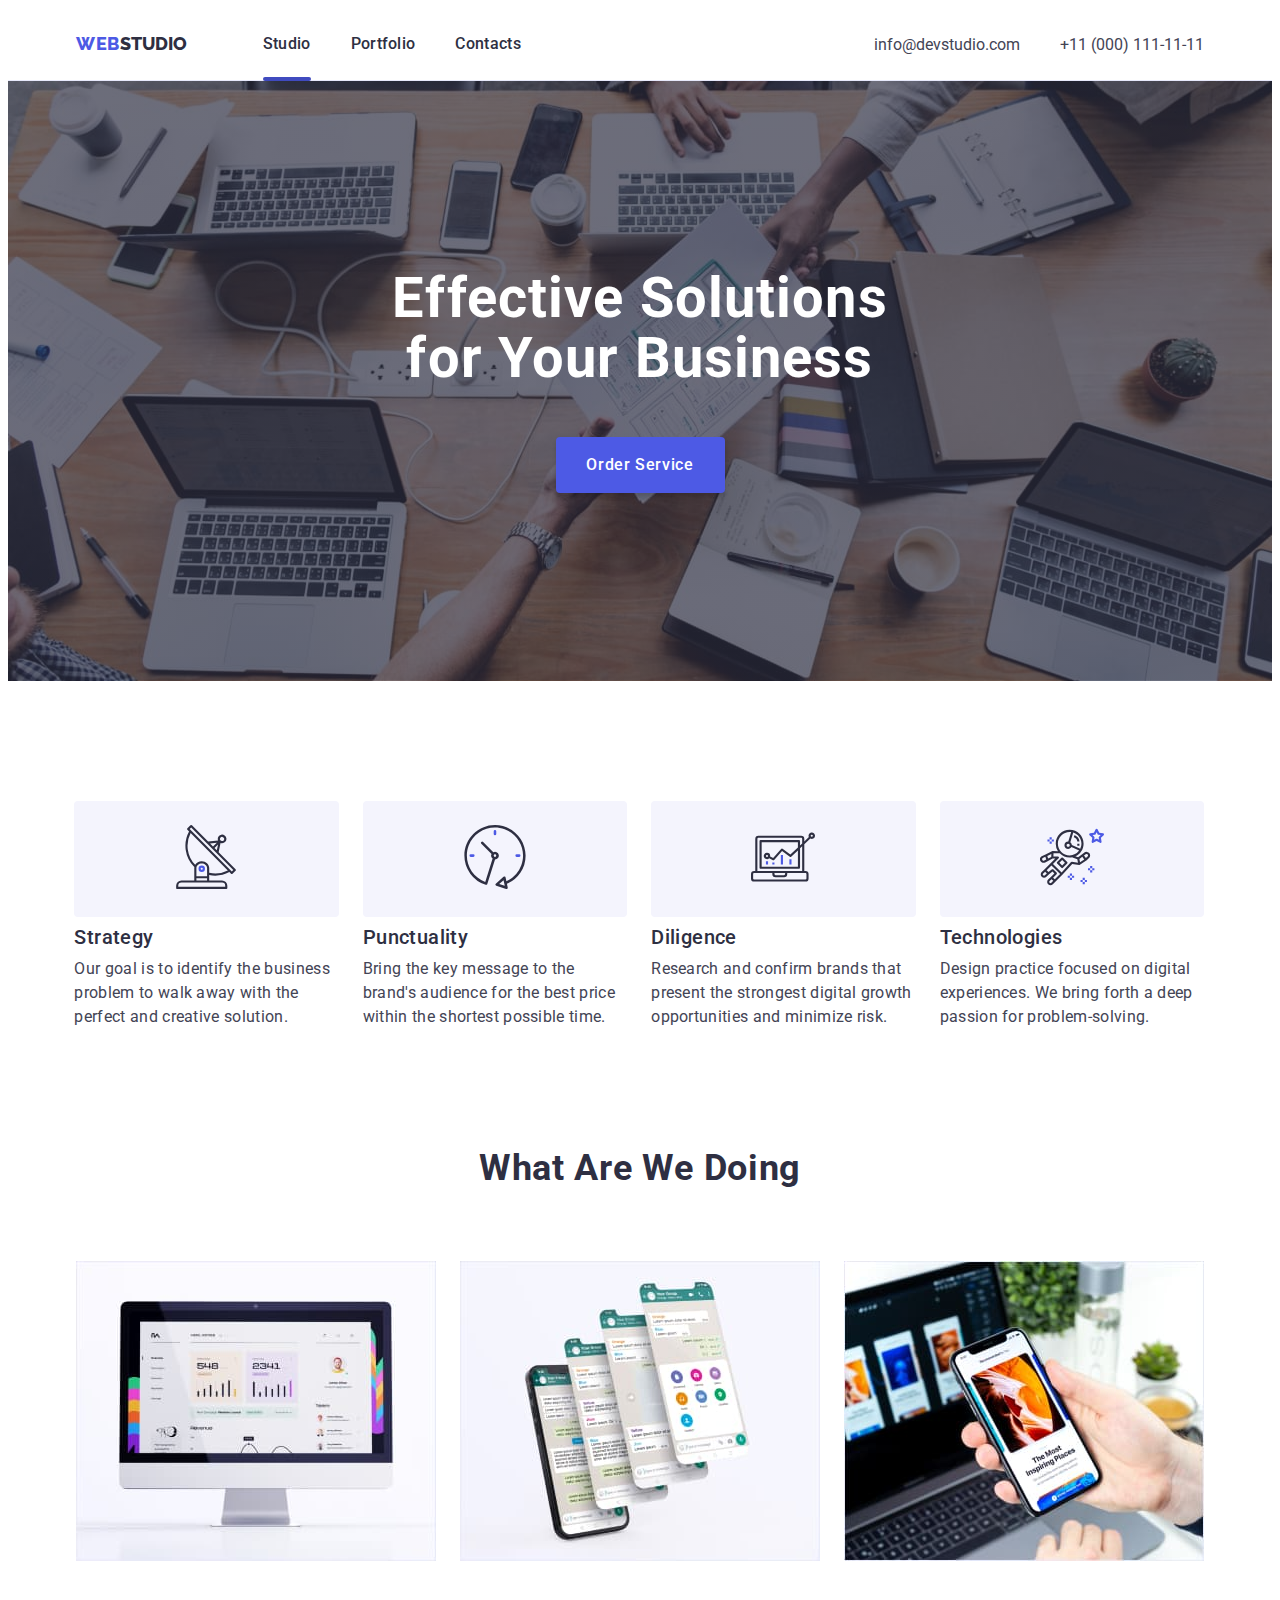
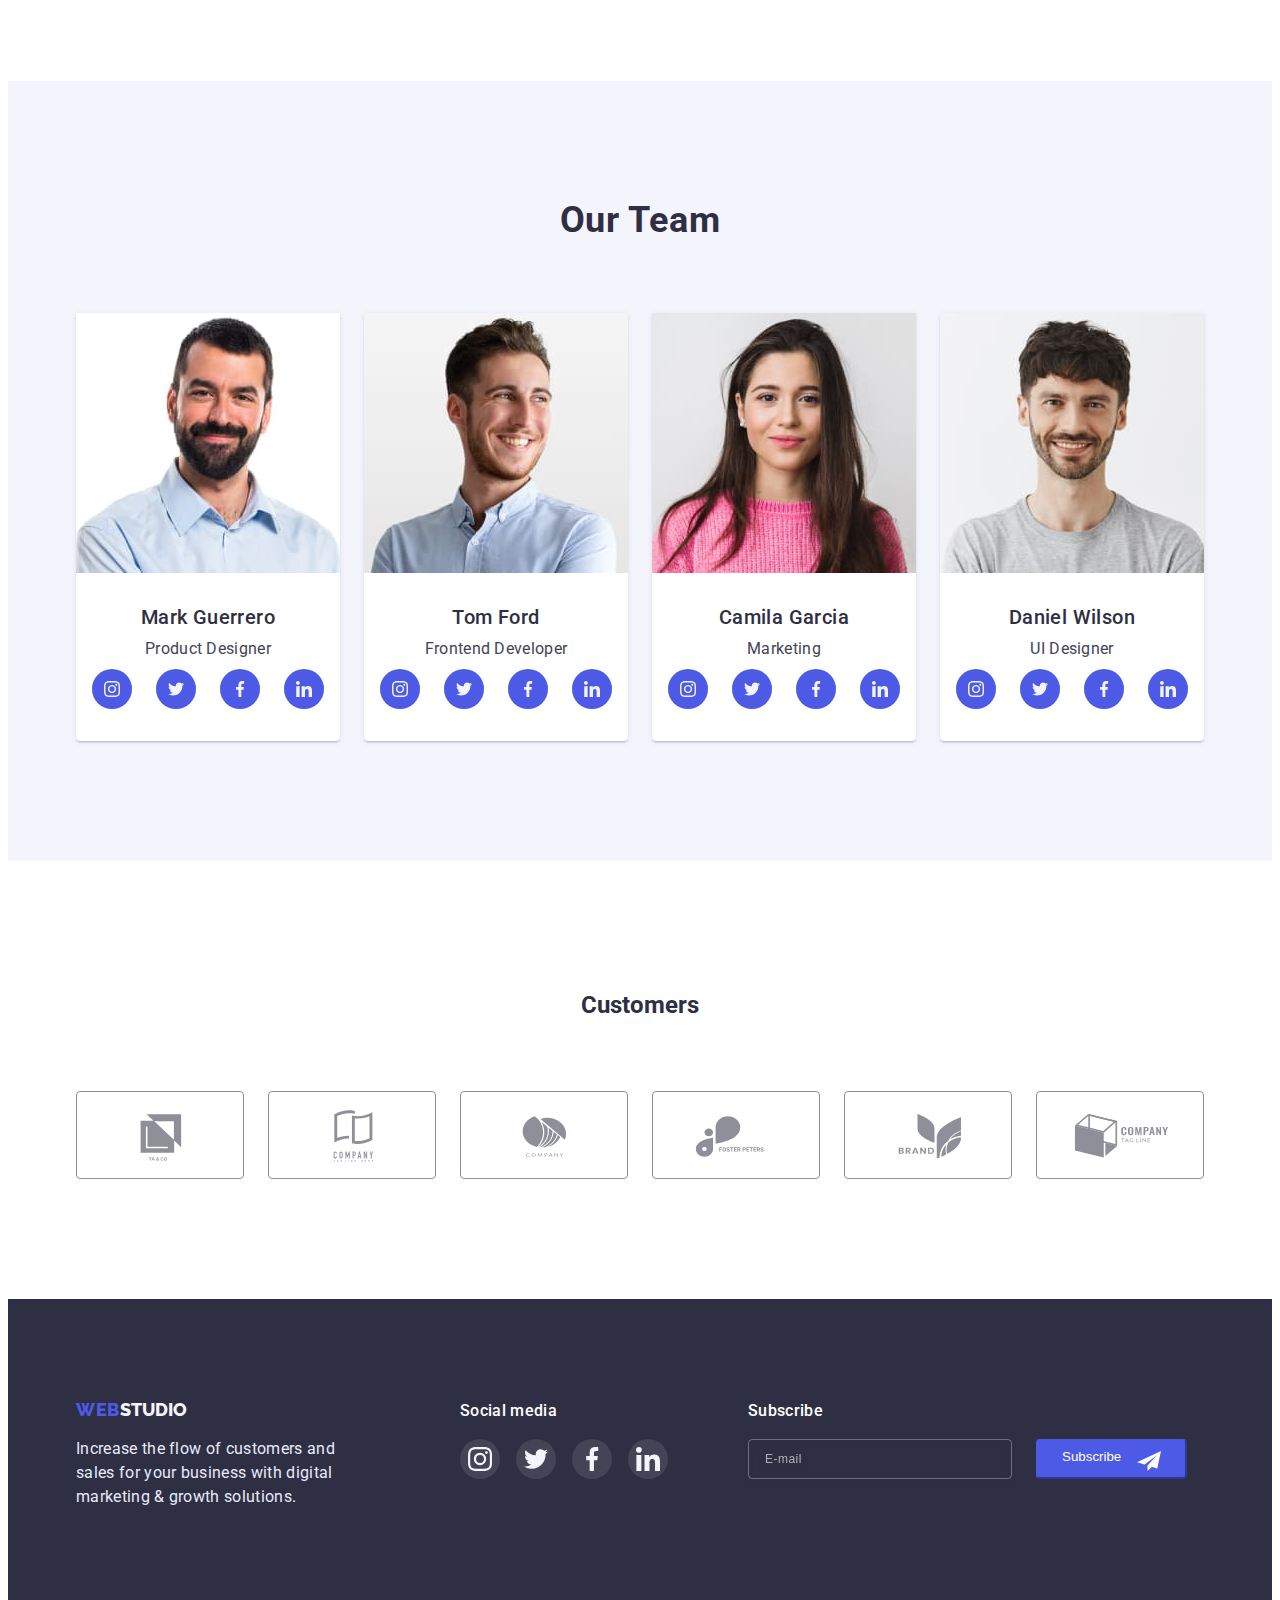
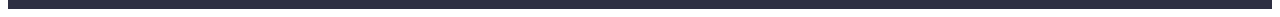
==== index.html @ c72a6dd5 "start" ====
<!DOCTYPE html>
<html lang="en">
	<head>
		<meta charset="UTF-8" />
		<meta http-equiv="X-UA-Compatible" content="IE=edge" />
		<meta name="viewport" content="width=h1, initial-scale=1.0" />
		<title>goit-markup-hw-06</title>
		<link rel="preconnect" href="https://fonts.googleapis.com" />
		<link rel="preconnect" href="https://fonts.gstatic.com" crossorigin />
		<link
			href="https://fonts.googleapis.com/css2?family=Raleway:wght@800&family=Roboto:wght@400;500;700&display=swap"
			rel="stylesheet" />
		<link
			rel="stylesheet"
			href="https://cdnjs.cloudflare.com/ajax/libs/modern-normalize/1.1.0/modern-normalize.min.css"
			integrity="sha512-wpPYUAdjBVSE4KJnH1VR1HeZfpl1ub8YT/NKx4PuQ5NmX2tKuGu6U/JRp5y+Y8XG2tV+wKQpNHVUX03MfMFn9Q=="
			crossorigin="anonymous"
			referrerpolicy="no-referrer" />
		<link rel="stylesheet" href="./css/styles.css" />
	</head>
	<body>
		<header class="header">
			<div class="container header-container">
				<nav class="header-navigation">
					<a href="./index.html" class="header-logo">
						<span class="header-logo-web">Web</span>Studio</a
					>
					<ul class="header-list list">
						<li class="header-item">
							<a href="./index.html" class="header-link current link">Studio</a>
						</li>
						<li class="header-item">
							<a href="./portfolio.html" class="header-link link">Portfolio</a>
						</li>
						<li class="header-item">
							<a href="" class="header-link link">Contacts </a>
						</li>
					</ul>
				</nav>
				<address class="address">
					<ul class="address-list list">
						<li class="address-item">
							<a href="mailto:info@devstudio.com" class="address-link link"
								>info@devstudio.com</a
							>
						</li>
						<li class="address-item">
							<a href="tel:+110001111111" class="address-link link"
								>+11 (000) 111-11-11</a
							>
						</li>
					</ul>
				</address>
			</div>
		</header>
		<main>
			<section class="hero">
				<div class="container">
					<h1 class="hero-title">Effective Solutions for Your Business</h1>
					<button class="hero-btn" type="button" data-modal-open>
						Order Service
					</button>
					<div class="backdrop is-hidden" data-modal>
						<div class="modal-window">
							<button class="btn-modal-close" type="button" data-modal-close>
								<svg class="modal-icon-close">
									<use href="./images/modal-close-btn.svg#icon-close"></use>
								</svg>
							</button>
							<form class="modal-form" name="modal-form">
								<p class="modal-title">
									Leave your contacts and we will call you back
								</p>
								<label class="modal-label"
									><span class="label-desc">Name</span>
									<span class="modal-input-wrapper">
										<input
											class="modal-input"
											type="text"
											name="user_name"
											required
											pattern="[a-zA-Zа-яА-Я]+" />

										<svg class="modal-input-svg">
											<use
												href="./images/modal-footer-icon.svg#icon-person"></use>
										</svg>
									</span>
								</label>
								<label class="modal-label"
									><span class="label-desc">Phone</span>

									<span class="modal-input-wrapper">
										<input
											class="modal-input"
											type="tel"
											name="user_number"
											required
											pattern="[0-9]{3}-[0-9]{3}-0-9]{2}-0-9]{2}"
											title="xxx-xxx-xx-xx" />

										<svg class="modal-input-svg">
											<use
												href="./images/modal-footer-icon.svg#icon-phone"></use>
										</svg>
									</span>
								</label>
								<label class="modal-label"
									><span class="label-desc">Email</span>
									<span class="modal-input-wrapper">
										<input
											class="modal-input"
											type="mail"
											name="user_mail"
											required />

										<svg class="modal-input-svg">
											<use
												href="./images/modal-footer-icon.svg#icon-email"></use>
										</svg>
									</span>
								</label>
								<label class="modal-label-comment"
									><span class="label-desc">Comment</span>
									<textarea
										class="user-message"
										name="user_message"
										placeholder="Text input"></textarea>
								</label>
								<input
									id="modal-check"
									class="modal-check visually-hidden"
									type="checkbox" />
								<label for="modal-check" class="label-check">
									I accept the terms and conditions of the&nbsp
									<a href="#">Privacy Policy</a>
								</label>

								<button class="modal-submit-btn" type="submit">Send</button>
							</form>
						</div>
					</div>
				</div>
			</section>
			<section class="features">
				<div class="container features-container">
					<h2 class="visually-hidden">Our Features</h2>
					<ul class="features-list list">
						<li class="features-item">
							<div class="features-icons">
								<a href="" class="svg-icon"></a>
								<svg width="64" height="64">
									<use href="./images/features-icons.svg#icon-antenna-1"></use>
								</svg>
							</div>
							<h3 class="features-suptitle">Strategy</h3>
							<p class="features-subtitle">
								Our goal is to identify the business problem to walk away with
								the perfect and creative solution.
							</p>
						</li>
						<li class="features-item">
							<div class="features-icons">
								<a href="" class="svg-icon"></a>
								<svg width="64" height="64">
									<use href="./images/features-icons.svg#icon-clock-1"></use>
								</svg>
							</div>
							<h3 class="features-suptitle">Punctuality</h3>
							<p class="features-subtitle">
								Bring the key message to the brand's audience for the best price
								within the shortest possible time.
							</p>
						</li>
						<li class="features-item">
							<div class="features-icons">
								<a href="" class="svg-icon"></a>
								<svg width="64" height="64">
									<use href="./images/features-icons.svg#icon-diagram-1"></use>
								</svg>
							</div>
							<h3 class="features-suptitle">Diligence</h3>
							<p class="features-subtitle">
								Research and confirm brands that present the strongest digital
								growth opportunities and minimize risk.
							</p>
						</li>
						<li class="features-item">
							<div class="features-icons">
								<a href="" class="svg-icon"></a>
								<svg width="64" height="64">
									<use
										href="./images/features-icons.svg#icon-astronaut-1"></use>
								</svg>
							</div>
							<h3 class="features-suptitle">Technologies</h3>
							<p class="features-subtitle">
								Design practice focused on digital experiences. We bring forth a
								deep passion for problem-solving.
							</p>
						</li>
					</ul>
				</div>
			</section>
			<section class="images">
				<div class="container">
					<h2 class="images-title">What are we doing</h2>
					<ul class="images-list list">
						<li class="images-item">
							<img
								src="./images/computer.jpg"
								alt="computer photo"
								width="360"
								height="300" />
						</li>
						<li class="images-item">
							<img
								src="./images/phone.jpg"
								alt="phone photo"
								width="360"
								height="300" />
						</li>
						<li class="images-item">
							<img
								src="./images/computerandphone.jpg"
								alt="phone in hand photo"
								width="360"
								height="300" />
						</li>
					</ul>
				</div>
			</section>
			<section class="team">
				<div class="container team-container">
					<h2 class="team-title">Our Team</h2>
					<ul class="team-list list">
						<li class="team-item">
							<img
								src="./images/productdesigner.jpg"
								alt="Product Designer photo"
								height="260"
								width="264" />
							<div class="team-information">
								<h3 class="team-suptitle">Mark Guerrero</h3>
								<p class="team-subtitle">Product Designer</p>
								<ul class="team-icon-list list">
									<li class="team-icon-item">
										<a href="" class="team-soc-link link">
											<svg class="caption-soc-icon" width="16" height="16">
												<use
													href="./images/team-icons.svg#icon-instagram-2"></use>
											</svg>
										</a>
									</li>
									<li class="team-icon-item">
										<a href="" class="team-soc-link link">
											<svg class="caption-soc-icon" width="16" height="16">
												<use
													href="./images/team-icons.svg#icon-twitter-1"></use>
											</svg>
										</a>
									</li>
									<li class="team-icon-item">
										<a href="" class="team-soc-link link">
											<svg class="caption-soc-icon" width="16" height="16">
												<use
													href="./images/team-icons.svg#icon-facebook-1"></use>
											</svg>
										</a>
									</li>
									<li class="team-icon-item">
										<a href="" class="team-soc-link link">
											<svg class="caption-soc-icon" width="16" height="16">
												<use
													href="./images/team-icons.svg#icon-linkedin-1"></use>
											</svg>
										</a>
									</li>
								</ul>
							</div>
						</li>
						<li class="team-item">
							<img
								src="./images/frontenddeveloper.jpg"
								alt="Frontend Developer photo"
								width="264"
								height="260" />
							<div class="team-information">
								<h3 class="team-suptitle">Tom Ford</h3>
								<p class="team-subtitle">Frontend Developer</p>
								<ul class="team-icon-list list">
									<li class="team-icon-item">
										<a href="" class="team-soc-link link">
											<svg class="caption-soc-icon" width="16" height="16">
												<use
													href="./images/team-icons.svg#icon-instagram-2"></use>
											</svg>
										</a>
									</li>
									<li class="team-icon-item">
										<a href="" class="team-soc-link link">
											<svg class="caption-soc-icon" width="16" height="16">
												<use
													href="./images/team-icons.svg#icon-twitter-1"></use>
											</svg>
										</a>
									</li>
									<li class="team-icon-item">
										<a href="" class="team-soc-link link">
											<svg class="caption-soc-icon" width="16" height="16">
												<use
													href="./images/team-icons.svg#icon-facebook-1"></use>
											</svg>
										</a>
									</li>
									<li class="team-icon-item">
										<a href="" class="team-soc-link link">
											<svg class="caption-soc-icon" width="16" height="16">
												<use
													href="./images/team-icons.svg#icon-linkedin-1"></use>
											</svg>
										</a>
									</li>
								</ul>
							</div>
						</li>
						<li class="team-item">
							<img
								src="./images/marketing.jpg"
								alt="Marketing photo"
								width="264"
								height="260" />
							<div class="team-information">
								<h3 class="team-suptitle">Camila Garcia</h3>
								<p class="team-subtitle">Marketing</p>
								<ul class="team-icon-list list">
									<li class="team-icon-item">
										<a href="" class="team-soc-link link">
											<svg class="caption-soc-icon" width="16" height="16">
												<use
													href="./images/team-icons.svg#icon-instagram-2"></use>
											</svg>
										</a>
									</li>
									<li class="team-icon-item">
										<a href="" class="team-soc-link link">
											<svg class="caption-soc-icon" width="16" height="16">
												<use
													href="./images/team-icons.svg#icon-twitter-1"></use>
											</svg>
										</a>
									</li>
									<li class="team-icon-item">
										<a href="" class="team-soc-link link">
											<svg class="caption-soc-icon" width="16" height="16">
												<use
													href="./images/team-icons.svg#icon-facebook-1"></use>
											</svg>
										</a>
									</li>
									<li class="team-icon-item">
										<a href="" class="team-soc-link link">
											<svg class="caption-soc-icon" width="16" height="16">
												<use
													href="./images/team-icons.svg#icon-linkedin-1"></use>
											</svg>
										</a>
									</li>
								</ul>
							</div>
						</li>
						<li class="team-item">
							<img
								src="./images/uidesigner.jpg"
								alt="UI Designer photo"
								width="264"
								height="260" />
							<div class="team-information">
								<h3 class="team-suptitle">Daniel Wilson</h3>
								<p class="team-subtitle">UI Designer</p>
								<ul class="team-icon-list list">
									<li class="team-icon-item">
										<a href="" class="team-soc-link link">
											<svg class="caption-soc-icon" width="16" height="16">
												<use
													href="./images/team-icons.svg#icon-instagram-2"></use>
											</svg>
										</a>
									</li>
									<li class="team-icon-item">
										<a href="" class="team-soc-link link">
											<svg class="caption-soc-icon" width="16" height="16">
												<use
													href="./images/team-icons.svg#icon-twitter-1"></use>
											</svg>
										</a>
									</li>
									<li class="team-icon-item">
										<a href="" class="team-soc-link link">
											<svg class="caption-soc-icon" width="16" height="16">
												<use
													href="./images/team-icons.svg#icon-facebook-1"></use>
											</svg>
										</a>
									</li>
									<li class="team-icon-item">
										<a href="" class="team-soc-link link">
											<svg class="caption-soc-icon" width="16" height="16">
												<use
													href="./images/team-icons.svg#icon-linkedin-1"></use>
											</svg>
										</a>
									</li>
								</ul>
							</div>
						</li>
					</ul>
				</div>
			</section>
			<section class="customers">
				<div class="container">
					<h2 class="customers-header">Customers</h2>
					<ul class="customers-icon-list list">
						<li class="customers-icon-item">
							<a href="" class="customers-icon-link link">
								<svg class="customers-icon" width="104" height="56">
									<use href="./images/customers-icons.svg#icon-Logo"></use>
								</svg>
							</a>
						</li>
						<li class="customers-icon-item">
							<a href="" class="customers-icon-link link">
								<svg class="customers-icon" width="104" height="56">
									<use href="./images/customers-icons.svg#icon-Logo-1"></use>
								</svg>
							</a>
						</li>
						<li class="customers-icon-item">
							<a href="" class="customers-icon-link link">
								<svg class="customers-icon" width="104" height="56">
									<use href="./images/customers-icons.svg#icon-Logo-2"></use>
								</svg>
							</a>
						</li>
						<li class="customers-icon-item">
							<a href="" class="customers-icon-link link">
								<svg class="customers-icon" width="104" height="56">
									<use href="./images/customers-icons.svg#icon-Logo-3"></use>
								</svg>
							</a>
						</li>
						<li class="customers-icon-item">
							<a href="" class="customers-icon-link link">
								<svg class="customers-icon" width="104" height="56">
									<use href="./images/customers-icons.svg#icon-Logo-4"></use>
								</svg>
							</a>
						</li>
						<li class="customers-icon-item">
							<a href="" class="customers-icon-link link">
								<svg class="customers-icon" width="104" height="56">
									<use href="./images/customers-icons.svg#icon-Logo-5"></use>
								</svg>
							</a>
						</li>
					</ul>
				</div>
			</section>
		</main>
		<footer class="footer">
			<div class="container footer-container">
				<div class="footer-block-one">
					<a href="./index.html" class="footer-logo">
						<span class="footer-logo-web">Web</span>Studio</a
					>
					<p class="footer-title">
						Increase the flow of customers and sales for your business with
						digital marketing & growth solutions.
					</p>
				</div>
				<div class="social-media">
					<h2 class="social-media-header">Social media</h2>
					<ul class="social-media-list list">
						<li class="social-media-item">
							<a href="" class="social-media-link link">
								<svg class="social-media-icon" width="24" height="24">
									<use href="./images/team-icons.svg#icon-instagram-2"></use>
								</svg>
							</a>
						</li>
						<li class="social-media-item">
							<a href="" class="social-media-link link">
								<svg class="social-media-icon" width="24" height="24">
									<use href="./images/team-icons.svg#icon-twitter-1"></use>
								</svg>
							</a>
						</li>
						<li class="social-media-item">
							<a href="" class="social-media-link link">
								<svg class="social-media-icon" width="24" height="24">
									<use href="./images/team-icons.svg#icon-facebook-1"></use>
								</svg>
							</a>
						</li>
						<li class="social-media-item">
							<a href="" class="social-media-link link">
								<svg class="social-media-icon" width="24" height="24">
									<use href="./images/team-icons.svg#icon-linkedin-1"></use>
								</svg>
							</a>
						</li>
					</ul>
				</div>
				<form class="footer-subscribe">
					<p class="footer-subscribe-label">Subscribe</p>
					<div class="footer-wraper">
						<input
							class="user-mail-subscribe"
							aria-label="email"
							type="mail"
							name="user-mail-subscribe"
							placeholder="E-mail" />
						<button class="subscribe-btn" type="submit">
							Subscribe
							<svg class="subscribe-svg">
								<use href="./images/modal-footer-icon.svg#icon-send"></use>
							</svg>
						</button>
					</div>
				</form>
			</div>
		</footer>
		<script src="./js/modal.js"></script>
	</body>
</html>
---- css/styles.css ----
body {
	font-family: "Roboto", sans-serif;
	color: var(--sup-dark-color);
}

*,
*::before,
*::after {
	box-sizing: border-box;
}

h1,
h2,
h3,
h4,
h5,
h6,
p {
	margin: 0;
}

ul {
	margin: 0;
	padding-left: 0;
}

img {
	display: block;
}

.list {
	list-style: none;
	display: flex;
}

.link {
	text-decoration: none;
}
button {
	cursor: pointer;
}

.container {
	max-width: 1158px;
	margin: 0 auto;
	padding: 0 15px;
}

:root {
	--sup-dark-color: #2e2f42;
	--sup-white-color: #ffffff;
	--subtle-text: #8e8f99;
	--hover-fokus-color: #404bbf;
	--logo-background-color: #4d5ae5;
	--sub-dark-color: #434455;
	--title-white-color: #f4f4fd;
	--transition-func: 250ms cubic-bezier(0.4, 0, 0.2, 1);
}

/* --------------------WebStudio main page -------------------------- */
/* --------------------Header-------------------------- */
.header {
	width: 100%;
	top: 0;
	background-color: var(--sup-white-color);
	padding-top: 24px;
	padding-bottom: 24px;
	box-sizing: border-box;
	background: var(--sup-white-color);
	border-bottom: 1px solid #e7e9fc;
}

.header-container {
	display: flex;
	align-items: center;
}

.header-container .header-navigation {
	display: flex;
	align-items: center;
}
.header-logo {
	font-family: "Raleway";
	color: var(--sup-dark-color);

	font-weight: 800;
	font-size: 18px;
	line-height: 1.33;
	text-decoration: none;
	text-transform: uppercase;
}
.header-logo-web {
	font-family: "Raleway";
	color: var(--logo-background-color);

	font-weight: 800;
	font-size: 18px;
	line-height: 1.33;
	text-transform: uppercase;
	letter-spacing: 0.03em;
}
.header-list {
	font-family: "Roboto";
	color: var(--sup-dark-color);
	font-weight: 500;
	font-size: 16px;
	line-height: 1.5;
	letter-spacing: 0.02em;

	display: flex;
	margin-left: 76px;
}

.header-item {
	margin-right: 40px;
}
.header-item:last-child {
	margin-right: 0;
}
.header-link {
	position: relative;
	color: var(--sup-dark-color);
	transition: var(--transition-func);
}
.header-link:hover,
.header-link:focus {
	color: var(--hover-fokus-color);
}

.current::after {
	content: "";
	position: absolute;
	display: block;
	top: 43px;
	width: 100%;
	height: 4px;
	border-radius: 2px;
	background: var(--hover-fokus-color);
}

.address {
	font-style: normal;
	margin-left: auto;
}

.address-list {
	display: flex;
}
.address-item {
	margin-right: 40px;
}
.address-item:last-child {
	margin-right: 0;
}

.address-link {
	color: var(--sub-dark-color);
	transition: var(--transition-func);
}
.address-link:hover,
.address-link:focus {
	color: var(--hover-fokus-color);
}

/* --------------------Main------------------------- */

.hero {
	position: relative;
	background-image: linear-gradient(
			rgba(46, 47, 66, 0.7),
			rgba(46, 47, 66, 0.7)
		),
		url(../images/herobackground.jpg);
	background-repeat: no-repeat;
	background-position: center center;
	background-size: 1440px, 1440px, cover;
	align-items: center;
	padding-top: 188px;
	padding-bottom: 188px;
}
.hero-title {
	font-size: 56px;
	line-height: 1.07;
	letter-spacing: 0.02em;
	max-width: 500px;
	color: var(--sup-white-color);

	margin-bottom: 48px;
	max-width: 500px;
	text-align: center;
	margin-left: auto;
	margin-right: auto;
}

.hero-btn {
	font-family: inherit;
	background-color: var(--logo-background-color);
	color: var(--sup-white-color);
	cursor: pointer;
	letter-spacing: 0.04em;
	font-weight: 500;
	font-size: 16px;
	line-height: 1, 5;
	border: 1px solid transparent;
	box-shadow: 0px 4px 4px rgba(0, 0, 0, 0.15);
	border-radius: 4px;

	border: none;
	display: block;
	flex-direction: row;
	align-items: flex-start;
	padding-top: 16px;
	padding-bottom: 16px;
	margin-left: auto;
	margin-right: auto;
	min-width: 169px;
	min-height: 56px;
	gap: 10px;
	transition: background-color var(--transition-func);
}
.hero-btn:focus,
.hero-btn:hover {
	background-color: var(--hover-fokus-color);
	border: 1px solid transparent;
}

.backdrop {
	position: fixed;
	top: 0;
	left: 0;
	z-index: 100;
	width: 100%;
	height: 100%;
	background-color: rgba(46, 47, 66, 0.4);
	transition: opacity var(--transition-func), visibility var(--transition-func);
}

.backdrop.is-hidden {
	visibility: hidden;
	opacity: 0;
	pointer-events: none;
}
.is-hidden.backdrop .modal-window {
	opacity: 0;
	transform: translate(-50%, -50%) scale(0);
}

.modal-window {
	width: 408px;
	background: #fcfcfc;
	box-shadow: 0px 1px 1px rgba(0, 0, 0, 0.14), 0px 1px 3px rgba(0, 0, 0, 0.12),
		0px 2px 1px rgba(0, 0, 0, 0.2);
	border-radius: 4px;
	position: absolute;
	padding: 72px 24px 24px 24px;
	top: 50%;
	left: 50%;
	transform: translate(-50%, -50%) scale(1);
	transition: transform var(--transition-func), opacity var(--transition-func);
}

.btn-modal-close {
	position: absolute;
	top: 24px;
	right: 24px;
	border-radius: 50%;
	height: 24px;
	width: 24px;
	border: 1px solid rgba(0, 0, 0, 0.1);
	background-color: #e7e9fc;
	display: flex;
	justify-content: center;
	align-items: center;
	transition: background-color var(--transition-func);
	cursor: pointer;
}
.btn-modal-close:hover,
.btn-modal-close:focus {
	background-color: #404bbf;
}
.btn-modal-close:hover .modal-icon-close,
.btn-modal-close:focus .modal-icon-close {
	fill: #fff;
}
.modal-icon-close {
	height: 8px;
	width: 8px;
	transition: fill var(--transition-func);
}

/* --------------------Modal form------------------------- */

.modal-form {
	display: flex;
	flex-direction: column;
}
.modal-title {
	font-family: "Roboto";
	font-style: normal;
	font-weight: 500;
	font-size: 16px;
	line-height: 24px;
	text-align: center;
	letter-spacing: 0.02em;
	color: var(--sup-dark-color);
	margin-bottom: 16px;
}
.modal-label {
	display: block;
	margin-bottom: 8px;
}
.modal-label-comment {
	display: block;
	margin-bottom: 16px;
}
.label-desc {
	display: block;
	font-size: 12px;
	line-height: calc(16 / 12);
	letter-spacing: 0.04em;
	color: var(--subtle-text);
	margin-bottom: 4px;
}
.modal-input-wrapper {
	position: relative;
}
.modal-input {
	width: 100%;
	padding-left: 38px;
	padding-top: 8px;
	padding-bottom: 8px;
	border: 1px solid rgba(33, 33, 33, 0.2);
	border-radius: 4px;
	outline: none;
	transition: border-color var(--transition-func);
}
.modal-input:focus {
	border-color: var(--logo-background-color);
}

.modal-input-svg {
	position: absolute;
	top: 50%;
	left: 16px;
	transform: translateY(-50%);
	width: 18px;
	height: 18px;
	fill: var(--sub-dark-color);
	transition: fill var(--transition-func);
}
.modal-input:focus + .modal-input-svg {
	fill: var(--logo-background-color);
}
.user-message {
	width: 360px;
	height: 120px;
	resize: none;
	border: 1px solid rgba(33, 33, 33, 0.2);
	border-radius: 4px;
	padding: 8px 16px;
	outline: none;
	transition: border-color var(--logo-background-color);
}
.user-message:focus {
	border-color: var(--logo-background-color);
}
.user-message::placeholder {
	font-size: 12px;
	line-height: calc(16 / 12);
	letter-spacing: 0.04em;
	color: rgba(117, 117, 117, 0.5);
}
.label-check {
	position: relative;
	display: flex;
	justify-content: center;
	margin-bottom: 24px;
	font-size: 12px;
	line-height: 16px;
	letter-spacing: 0.04em;
	color: #757575;
}

.label-check::before {
	content: "";
	position: absolute;
	left: 0;
	top: 0;
	background-image: url(../images/vector.svg);
	background-position: 50% 50%;
	background-repeat: no-repeat;
	background-size: 10px 8px;
	height: 16px;
	width: 16px;
	border: 1.25px solid var(--sup-dark-color);
	border-radius: 2px;
	transition: background-color var(--transition-func);
}
.modal-check:focus + .label-check::before {
	border: 1.25px solid var(--color-hover-effect);
}
.modal-check:checked + .label-check::before {
	border: 1.25px solid var(--hover-fokus-color);
	background-color: var(--hover-fokus-color);
}

.modal-submit-btn {
	padding: 16px 32px;
	background: var(--logo-background-color);
	border-color: var(--logo-background-color);
	border-radius: 4px;
	color: #ffffff;
	min-width: 169px;
	text-align: center;
	align-self: center;
	transition: background-color var(--transition-func),
		box-shadow var(--transition-func);
}
.modal-submit-btn:is(:hover, :focus) {
	background-color: var(--hover-fokus-color);
	box-shadow: 0px 4px 4px rgba(0, 0, 0, 0.15);
}

/* --------------------Our features------------------------- */

.features {
	align-items: center;
	padding-top: 120px;
	padding-bottom: 120px;
}

.features-container {
	display: flex;
}

.visually-hidden {
	width: 1px;
	height: 1px;
	margin: -1px;
	border: 0;
	padding: 0;
	white-space: nowrap;
	clip-path: inset(100%);
	clip: rect(0 0 0 0);
	overflow: hidden;
}
.features-list {
	display: flex;
	column-gap: 24px;
}

.features-item {
	width: calc((100% - 72px) / 4);
}
.features-suptitle {
	font-weight: 500;
	font-size: 20px;
	line-height: 1.2;
	letter-spacing: 0.02em;
	color: var(--sup-dark-color);

	margin-bottom: 8px;
}
.features-subtitle {
	font-size: 16px;
	line-height: 1.5;
	letter-spacing: 0.02em;
	color: var(--sub-dark-color);
	white-space: normal;
}

.features-icons {
	padding: 24px 100px;
	background-color: var(--title-white-color);
	border-radius: 4px;
	margin-bottom: 8px;
}

/* --------------------Our features------------------------- */

.images {
	min-width: 412px;
	padding-bottom: 120px;
}

.images-title {
	font-weight: 700;
	font-size: 36px;
	line-height: 1.11;
	letter-spacing: 0.02em;
	text-transform: capitalize;
	color: var(--sup-dark-color);

	text-align: center;
	margin-bottom: 72px;
}
.images-list {
	column-gap: 24px;
}
.images-item {
	flex-basis: calc((100% - 24px) / 2);
}

/* --------------------Our team------------------------- */
.team {
	background-color: var(--title-white-color);

	padding-top: 120px;
	padding-bottom: 120px;
}

.team-container {
	box-sizing: border-box;
}

.team-title {
	font-weight: 700;
	font-size: 36px;
	line-height: 1.11;
	letter-spacing: 0.02em;
	text-transform: capitalize;
	color: var(--sup-dark-color);

	text-align: center;
	margin-bottom: 72px;
}
.team-list {
	display: flex;
}
.team-item {
	background-color: var(--sup-white-color);
	margin-right: 24px;
	box-shadow: 0px 1px 6px rgba(46, 47, 66, 0.08),
		0px 1px 1px rgba(46, 47, 66, 0.16), 0px 2px 1px rgba(46, 47, 66, 0.08);
	border-radius: 0px 0px 4px 4px;
}

.team-item:last-child {
	margin-right: 0;
}

.team-suptitle {
	font-weight: 500;
	font-size: 20px;
	line-height: 1.2;
	letter-spacing: 0.02em;
	color: var(--sup-dark-color);
	margin-bottom: 8px;
}
.team-subtitle {
	font-size: 16px;
	line-height: 1.5;
	letter-spacing: 0.02em;
	color: var(--sub-dark-color);
}

.team-information {
	bottom: 0;
	padding: 32px 16px;
	text-align: center;
	transition: bottom 0.5s ease;
	align-items: center;
}

.team-icon-list {
	display: flex;
	margin-top: 8px;
}

.team-icon-item {
	margin-right: 24px;
	background-color: var(--logo-background-color);
	border-radius: 50px;
}

.team-icon-item:last-child {
	margin-right: 0;
}

.team-soc-link {
	display: flex;
	align-items: center;
	justify-content: center;
	width: 40px;
	height: 40px;
	border-radius: 50px;
	transition: background-color var(--transition-func);
}

.team-soc-link:focus,
.team-soc-link:hover {
	background: var(--hover-fokus-color);
}

.caption-soc-icon {
}

/* ----------------------- CUSTOMERS ------------------- */

.customers {
	padding: 130px 0 120px 0;
}

.customers-header {
	text-align: center;
	padding-bottom: 72px;
}

.customers-icon-list {
	display: flex;
	justify-content: center;
}

.customers-icon-item {
	box-sizing: border-box;

	margin-right: 24px;
}

.customers-icon-item:last-child {
	margin-right: 0;
}

.customers-icon-link {
	display: flex;
	align-items: center;
	justify-content: center;
	width: 168px;
	height: 88px;
	border: 1px solid #8e8f99;
	border-radius: 4px;
	padding: 16px 32px;
	transition: fill var(--transition-func);
}

.customers-icon-link:hover,
.customers-icon-link:focus {
	border-color: #404bbf;
}

.customers-icon-link:hover .customers-icon,
.customers-icon-link:focus .customers-icon {
	fill: #404bbf;
}

.customers-icon {
	fill: #8e8f99;
	transition: fill var(--transition-func);
}

/* --------------------Footer------------------------- */
.footer {
	background-color: var(--sup-dark-color);
	padding-top: 100px;
	padding-bottom: 100px;
}

.footer-logo {
	font-family: "Raleway";
	font-weight: 800;
	font-size: 18px;
	line-height: calc(21 / 18);
	text-transform: uppercase;
	text-decoration: none;
	color: var(--title-white-color);
}

.footer-logo-web {
	font-weight: 800;
	font-size: 18px;
	line-height: 1.16;
	letter-spacing: 0.03em;
	text-transform: uppercase;
	color: var(--logo-background-color);
}

.footer-title {
	font-size: 16px;
	line-height: 1.5;
	letter-spacing: 0.02em;
	color: #e7e9fc;
	width: 264px;
	height: 72px;
	left: 156px;
	top: 2418px;
	margin-top: 16px;
}

.footer-container {
	display: flex;
}

.social-media {
	margin-left: 120px;
}

.social-media-header {
	font-weight: 500;
	font-size: 16px;
	line-height: 1.5;
	letter-spacing: 0.02em;
	color: var(--sup-white-color);
	margin-bottom: 16px;
}

.social-media-list {
	display: flex;
}

.social-media-item {
	background-color: rgba(255, 255, 255, 0.1);
	border-radius: 50%;
	margin-right: 16px;
}

.social-media-item:last-child {
	margin-right: 0;
}

.social-media-link {
	height: 40px;
	width: 40px;
	display: flex;
	align-items: center;
	justify-content: center;
	border-radius: 50%;
	transition: background-color var(--transition-func);
}

.social-media-link:focus,
.social-media-link:hover {
	background: #31d0aa;
}

.footer-svg {
	height: 24px;
	width: 24px;
}

.footer-subscribe {
	margin-left: 80px;
}
.footer-wraper {
	display: flex;
	align-items: center;
	gap: 24px;
}
.user-mail-subscribe {
	border: 1px solid rgba(255, 255, 255, 0.3);
	filter: drop-shadow(0px 4px 4px rgba(0, 0, 0, 0.15));
	background-color: transparent;
	border-radius: 4px;
	padding: 8px 0 8px 16px;
	height: 40px;
	width: 264px;
	color: #ffffff;
}
.user-mail-subscribe::placeholder {
	font-size: 12px;
	line-height: 24px;
	letter-spacing: 0.04em;
	color: rgba(255, 255, 255, 0.6);
}

.footer-subscribe-label {
	display: block;
	font-weight: 500;
	font-size: 16px;
	line-height: 24px;
	letter-spacing: 0.02em;
	color: #ffffff;
	margin-bottom: 16px;
}
.subscribe-btn {
	display: flex;
	flex-direction: row;
	justify-content: center;
	align-self: end;
	max-height: 40px;
	gap: 16px;
	padding: 8px 24px;
	background: var(--logo-background-color);
	border-color: var(--logo-background-color);
	border-radius: 4px;
	color: #ffffff;
	transition: background-color var(--transition-func),
		box-shadow var(--transition-func), border-color var(--transition-func);
}
.subscribe-btn:is(:hover, :focus) {
	background-color: var(--hover-fokus-color);
	box-shadow: 0px 4px 4px rgba(0, 0, 0, 0.15);
	border-color: var(--hover-fokus-color);
}
.subscribe-svg {
	height: 24px;
	width: 24px;
	fill: #ffffff;
}

/* --------------------Portfolio page------------------------- */

.filter {
	padding-top: 96px;
	padding-bottom: 120px;
}

.filter-list {
	display: flex;
	column-gap: 24px;
	justify-content: center;
}

.filter-button {
	background-color: var(--title-white-color);
	border: 1px solid #e7e9fc;
	font-family: inherit;
	border-radius: 4px;
	color: var(--logo-background-color);
	font-weight: 500;
	font-size: 16px;
	line-height: 1.5;
	letter-spacing: 0.04em;
	cursor: pointer;

	display: flex;
	flex-direction: row;
	align-items: flex-start;
	padding: 12px 24px;

	transition: background-color var(--transition-func),
		color var(--transition-func), box-shadow var(--transition-func),
		border-color var(--transition-func);
}

.filter-button:hover,
.filter-button:focus {
	background-color: var(--hover-fokus-color);
	color: var(--sup-white-color);
	box-shadow: 0px 3px 1px rgba(0, 0, 0, 0.1), 0px 2px 1px rgba(0, 0, 0, 0.08),
		0px 2px 2px rgba(0, 0, 0, 0.12);
	border: 1px solid var(--hover-fokus-color);
}

.portfolio-list {
	display: flex;
	flex-wrap: wrap;
	margin-top: 72px;
	row-gap: 48px;
	column-gap: 24px;
}

.portfolio-item {
	background-color: var(--sup-white-color);
	box-sizing: border-box;
	width: calc((100% - 48px) / 3);
	transition: box-shadow var(--transition-func);
}

.portfolio-item:hover .product-top-text,
.portfolio-item:focus .product-top-text {
	transform: translateY(0);
}

.portfolio-item:hover,
.portfolio-item:focus {
	box-shadow: 0px 1px 6px rgba(46, 47, 66, 0.08),
		0px 1px 1px rgba(46, 47, 66, 0.16), 0px 2px 1px rgba(46, 47, 66, 0.08);
}
.product-item-border {
	padding: 32px 0 32px 16px;
	border: 1px solid #e7e9fc;
	border-top: none;
}

.product-top-wrap {
	position: relative;
	overflow: hidden;
}

.product-top-text {
	font-family: "Roboto";
	font-size: 16px;
	line-height: 1, 5;
	letter-spacing: 0.02em;
	color: #f4f4fd;
	background: #4d5ae5;
	position: absolute;
	top: 0;
	height: 100%;
	padding: 40px 32px 164px;
	transform: translateY(100%);
	transition: transform 250ms linear;
}

.portfolio-suptitle {
	font-weight: 500;
	font-size: 20px;
	line-height: 1.2;
	letter-spacing: 0.02em;
	color: var(--sup-dark-color);

	margin-bottom: 8px;
}

.portfolio-subtitle {
	font-size: 16px;
	line-height: 1.5;
	letter-spacing: 0.02em;
	color: var(--sub-dark-color);
}

.product-overlay {
	text-decoration: none;
}
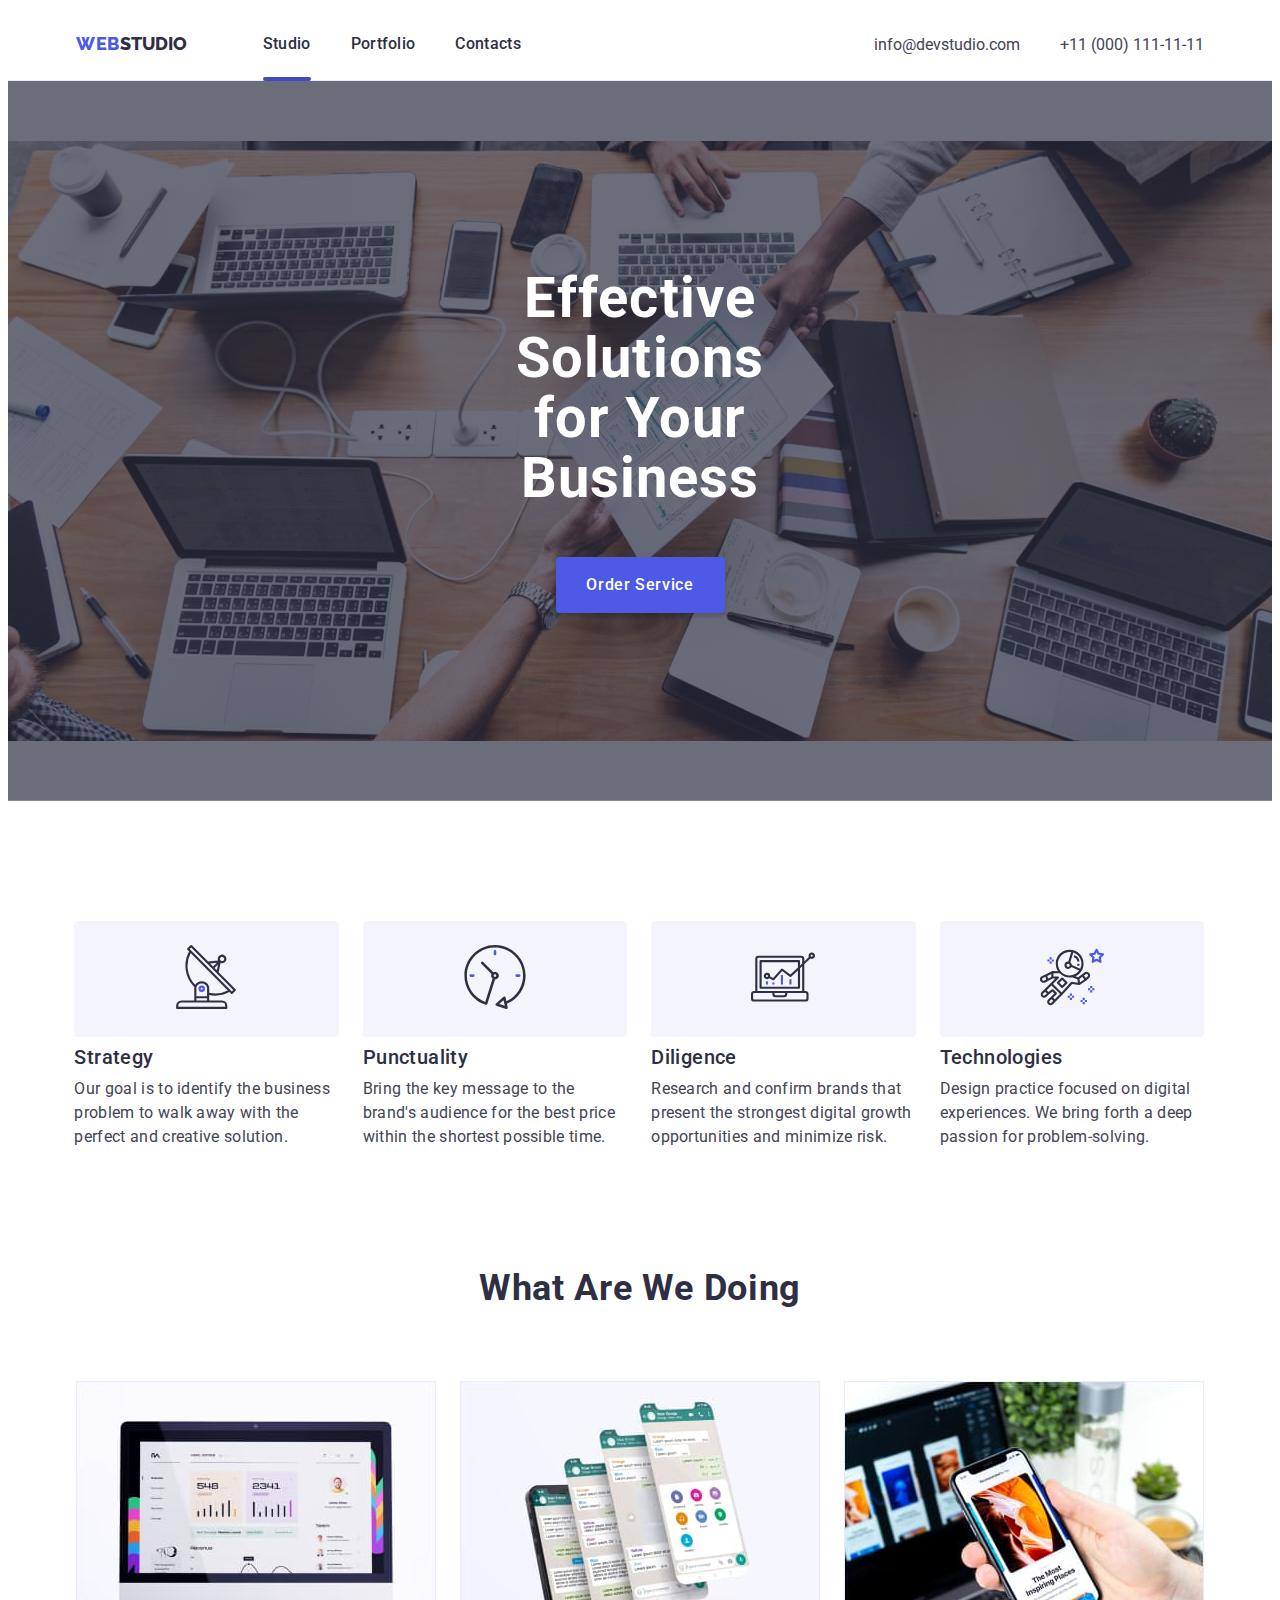
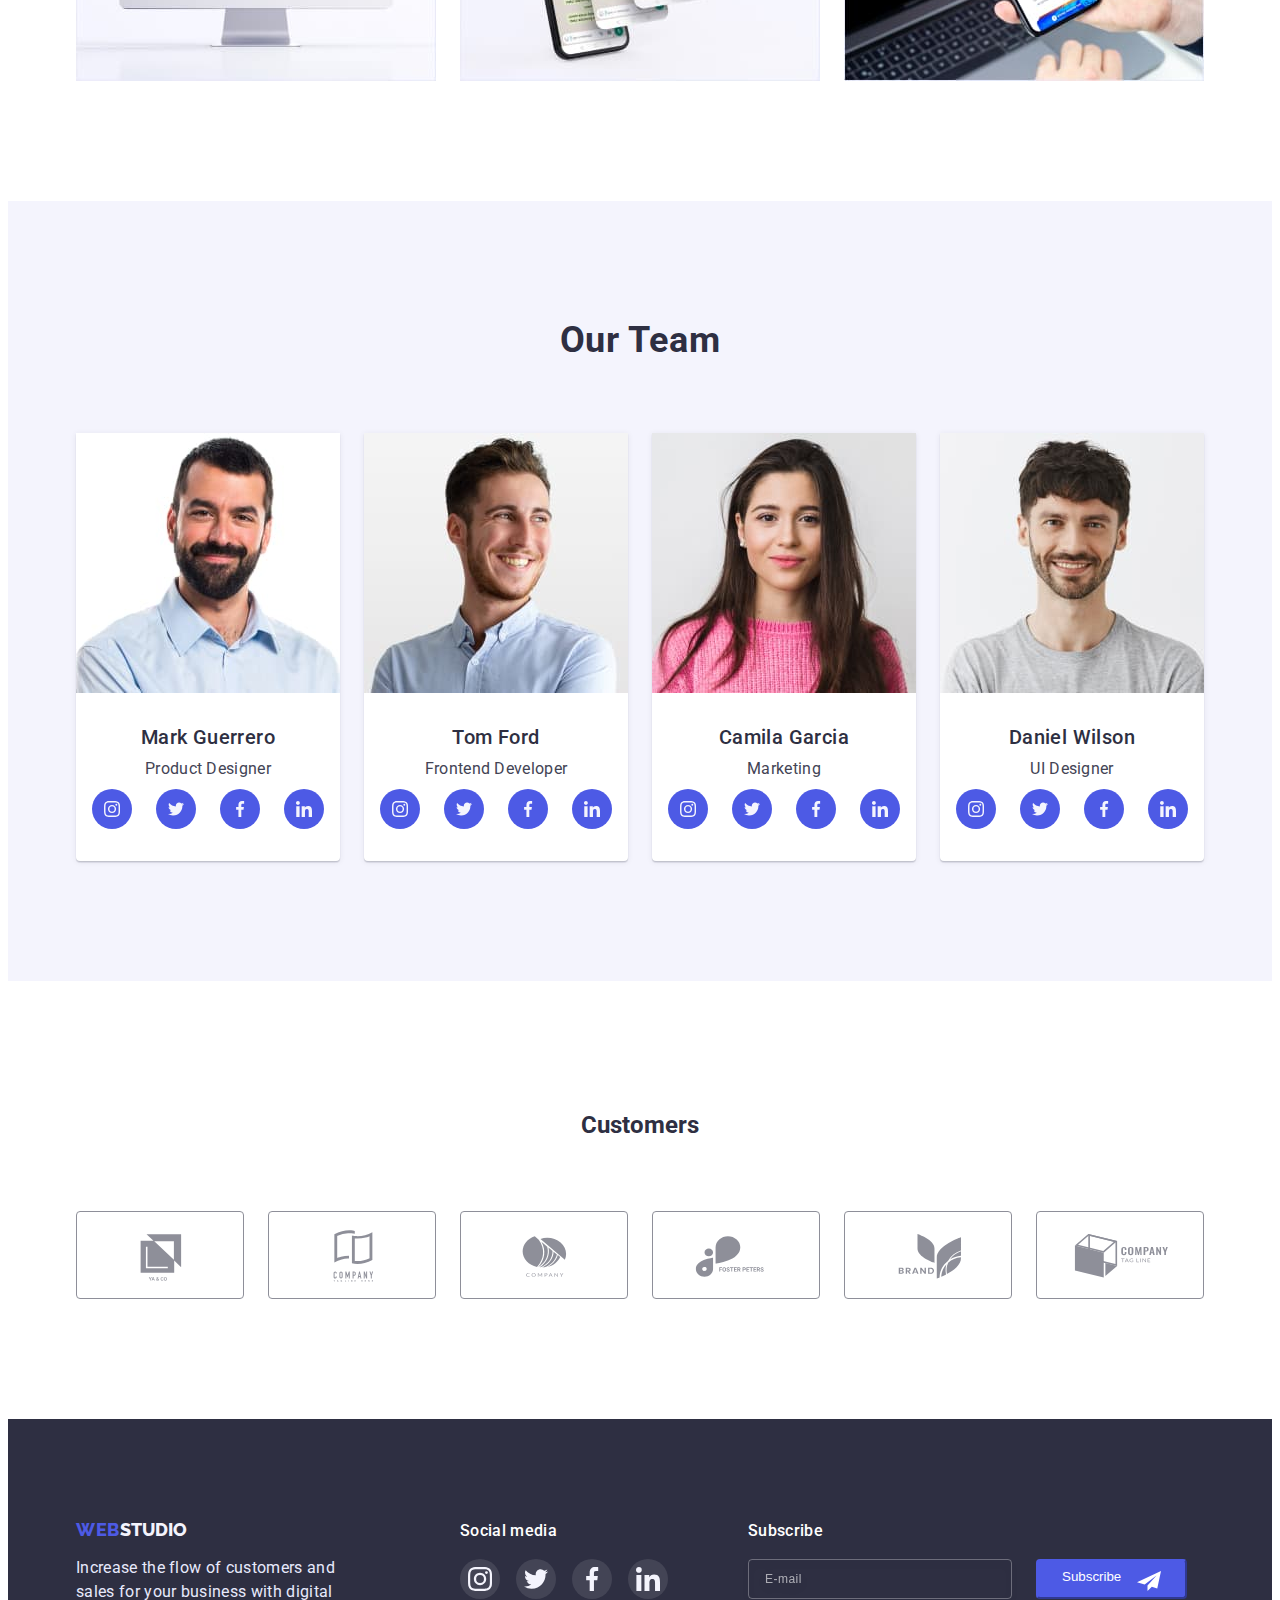
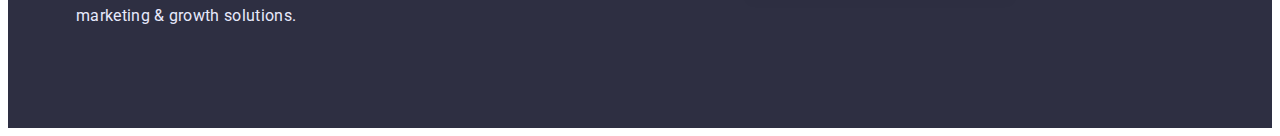
==== commit da02d31d: "updated" ====
--- a/index.html
+++ b/index.html
@@ -4,7 +4,7 @@
 		<meta charset="UTF-8" />
 		<meta http-equiv="X-UA-Compatible" content="IE=edge" />
 		<meta name="viewport" content="width=h1, initial-scale=1.0" />
-		<title>goit-markup-hw-06</title>
+		<title>goit-markup-hw-07</title>
 		<link rel="preconnect" href="https://fonts.googleapis.com" />
 		<link rel="preconnect" href="https://fonts.gstatic.com" crossorigin />
 		<link
@@ -17,6 +17,9 @@
 			crossorigin="anonymous"
 			referrerpolicy="no-referrer" />
 		<link rel="stylesheet" href="./css/styles.css" />
+		<link rel="stylesheet" href="./css/mobile.css" />
+		<link rel="stylesheet" href="./css/tablet.css" />
+		<link rel="stylesheet" href="./css/desktop.css" />
 	</head>
 	<body>
 		<header class="header">
@@ -235,183 +238,191 @@
 					<h2 class="team-title">Our Team</h2>
 					<ul class="team-list list">
 						<li class="team-item">
-							<img
-								src="./images/productdesigner.jpg"
-								alt="Product Designer photo"
-								height="260"
-								width="264" />
-							<div class="team-information">
-								<h3 class="team-suptitle">Mark Guerrero</h3>
-								<p class="team-subtitle">Product Designer</p>
-								<ul class="team-icon-list list">
-									<li class="team-icon-item">
-										<a href="" class="team-soc-link link">
-											<svg class="caption-soc-icon" width="16" height="16">
-												<use
-													href="./images/team-icons.svg#icon-instagram-2"></use>
-											</svg>
-										</a>
-									</li>
-									<li class="team-icon-item">
-										<a href="" class="team-soc-link link">
-											<svg class="caption-soc-icon" width="16" height="16">
-												<use
-													href="./images/team-icons.svg#icon-twitter-1"></use>
-											</svg>
-										</a>
-									</li>
-									<li class="team-icon-item">
-										<a href="" class="team-soc-link link">
-											<svg class="caption-soc-icon" width="16" height="16">
-												<use
-													href="./images/team-icons.svg#icon-facebook-1"></use>
-											</svg>
-										</a>
-									</li>
-									<li class="team-icon-item">
-										<a href="" class="team-soc-link link">
-											<svg class="caption-soc-icon" width="16" height="16">
-												<use
-													href="./images/team-icons.svg#icon-linkedin-1"></use>
-											</svg>
-										</a>
-									</li>
-								</ul>
+							<div class="team-caption">
+								<img
+									src="./images/productdesigner.jpg"
+									alt="Product Designer photo"
+									height="260"
+									width="264" />
+								<div class="team-information">
+									<h3 class="team-suptitle">Mark Guerrero</h3>
+									<p class="team-subtitle">Product Designer</p>
+									<ul class="team-icon-list list">
+										<li class="team-icon-item">
+											<a href="" class="team-soc-link link">
+												<svg class="caption-soc-icon" width="16" height="16">
+													<use
+														href="./images/team-icons.svg#icon-instagram-2"></use>
+												</svg>
+											</a>
+										</li>
+										<li class="team-icon-item">
+											<a href="" class="team-soc-link link">
+												<svg class="caption-soc-icon" width="16" height="16">
+													<use
+														href="./images/team-icons.svg#icon-twitter-1"></use>
+												</svg>
+											</a>
+										</li>
+										<li class="team-icon-item">
+											<a href="" class="team-soc-link link">
+												<svg class="caption-soc-icon" width="16" height="16">
+													<use
+														href="./images/team-icons.svg#icon-facebook-1"></use>
+												</svg>
+											</a>
+										</li>
+										<li class="team-icon-item">
+											<a href="" class="team-soc-link link">
+												<svg class="caption-soc-icon" width="16" height="16">
+													<use
+														href="./images/team-icons.svg#icon-linkedin-1"></use>
+												</svg>
+											</a>
+										</li>
+									</ul>
+								</div>
 							</div>
 						</li>
 						<li class="team-item">
-							<img
-								src="./images/frontenddeveloper.jpg"
-								alt="Frontend Developer photo"
-								width="264"
-								height="260" />
-							<div class="team-information">
-								<h3 class="team-suptitle">Tom Ford</h3>
-								<p class="team-subtitle">Frontend Developer</p>
-								<ul class="team-icon-list list">
-									<li class="team-icon-item">
-										<a href="" class="team-soc-link link">
-											<svg class="caption-soc-icon" width="16" height="16">
-												<use
-													href="./images/team-icons.svg#icon-instagram-2"></use>
-											</svg>
-										</a>
-									</li>
-									<li class="team-icon-item">
-										<a href="" class="team-soc-link link">
-											<svg class="caption-soc-icon" width="16" height="16">
-												<use
-													href="./images/team-icons.svg#icon-twitter-1"></use>
-											</svg>
-										</a>
-									</li>
-									<li class="team-icon-item">
-										<a href="" class="team-soc-link link">
-											<svg class="caption-soc-icon" width="16" height="16">
-												<use
-													href="./images/team-icons.svg#icon-facebook-1"></use>
-											</svg>
-										</a>
-									</li>
-									<li class="team-icon-item">
-										<a href="" class="team-soc-link link">
-											<svg class="caption-soc-icon" width="16" height="16">
-												<use
-													href="./images/team-icons.svg#icon-linkedin-1"></use>
-											</svg>
-										</a>
-									</li>
-								</ul>
+							<div class="team-caption">
+								<img
+									src="./images/frontenddeveloper.jpg"
+									alt="Frontend Developer photo"
+									width="264"
+									height="260" />
+								<div class="team-information">
+									<h3 class="team-suptitle">Tom Ford</h3>
+									<p class="team-subtitle">Frontend Developer</p>
+									<ul class="team-icon-list list">
+										<li class="team-icon-item">
+											<a href="" class="team-soc-link link">
+												<svg class="caption-soc-icon" width="16" height="16">
+													<use
+														href="./images/team-icons.svg#icon-instagram-2"></use>
+												</svg>
+											</a>
+										</li>
+										<li class="team-icon-item">
+											<a href="" class="team-soc-link link">
+												<svg class="caption-soc-icon" width="16" height="16">
+													<use
+														href="./images/team-icons.svg#icon-twitter-1"></use>
+												</svg>
+											</a>
+										</li>
+										<li class="team-icon-item">
+											<a href="" class="team-soc-link link">
+												<svg class="caption-soc-icon" width="16" height="16">
+													<use
+														href="./images/team-icons.svg#icon-facebook-1"></use>
+												</svg>
+											</a>
+										</li>
+										<li class="team-icon-item">
+											<a href="" class="team-soc-link link">
+												<svg class="caption-soc-icon" width="16" height="16">
+													<use
+														href="./images/team-icons.svg#icon-linkedin-1"></use>
+												</svg>
+											</a>
+										</li>
+									</ul>
+							</div>
 							</div>
 						</li>
 						<li class="team-item">
-							<img
-								src="./images/marketing.jpg"
-								alt="Marketing photo"
-								width="264"
-								height="260" />
-							<div class="team-information">
-								<h3 class="team-suptitle">Camila Garcia</h3>
-								<p class="team-subtitle">Marketing</p>
-								<ul class="team-icon-list list">
-									<li class="team-icon-item">
-										<a href="" class="team-soc-link link">
-											<svg class="caption-soc-icon" width="16" height="16">
-												<use
-													href="./images/team-icons.svg#icon-instagram-2"></use>
-											</svg>
-										</a>
-									</li>
-									<li class="team-icon-item">
-										<a href="" class="team-soc-link link">
-											<svg class="caption-soc-icon" width="16" height="16">
-												<use
-													href="./images/team-icons.svg#icon-twitter-1"></use>
-											</svg>
-										</a>
-									</li>
-									<li class="team-icon-item">
-										<a href="" class="team-soc-link link">
-											<svg class="caption-soc-icon" width="16" height="16">
-												<use
-													href="./images/team-icons.svg#icon-facebook-1"></use>
-											</svg>
-										</a>
-									</li>
-									<li class="team-icon-item">
-										<a href="" class="team-soc-link link">
-											<svg class="caption-soc-icon" width="16" height="16">
-												<use
-													href="./images/team-icons.svg#icon-linkedin-1"></use>
-											</svg>
-										</a>
-									</li>
-								</ul>
+							<div class="team-caption">
+								<img
+									src="./images/marketing.jpg"
+									alt="Marketing photo"
+									width="264"
+									height="260" />
+								<div class="team-information">
+									<h3 class="team-suptitle">Camila Garcia</h3>
+									<p class="team-subtitle">Marketing</p>
+									<ul class="team-icon-list list">
+										<li class="team-icon-item">
+											<a href="" class="team-soc-link link">
+												<svg class="caption-soc-icon" width="16" height="16">
+													<use
+														href="./images/team-icons.svg#icon-instagram-2"></use>
+												</svg>
+											</a>
+										</li>
+										<li class="team-icon-item">
+											<a href="" class="team-soc-link link">
+												<svg class="caption-soc-icon" width="16" height="16">
+													<use
+														href="./images/team-icons.svg#icon-twitter-1"></use>
+												</svg>
+											</a>
+										</li>
+										<li class="team-icon-item">
+											<a href="" class="team-soc-link link">
+												<svg class="caption-soc-icon" width="16" height="16">
+													<use
+														href="./images/team-icons.svg#icon-facebook-1"></use>
+												</svg>
+											</a>
+										</li>
+										<li class="team-icon-item">
+											<a href="" class="team-soc-link link">
+												<svg class="caption-soc-icon" width="16" height="16">
+													<use
+														href="./images/team-icons.svg#icon-linkedin-1"></use>
+												</svg>
+											</a>
+										</li>
+									</ul>
+								</div>
 							</div>
 						</li>
 						<li class="team-item">
-							<img
-								src="./images/uidesigner.jpg"
-								alt="UI Designer photo"
-								width="264"
-								height="260" />
-							<div class="team-information">
-								<h3 class="team-suptitle">Daniel Wilson</h3>
-								<p class="team-subtitle">UI Designer</p>
-								<ul class="team-icon-list list">
-									<li class="team-icon-item">
-										<a href="" class="team-soc-link link">
-											<svg class="caption-soc-icon" width="16" height="16">
-												<use
-													href="./images/team-icons.svg#icon-instagram-2"></use>
-											</svg>
-										</a>
-									</li>
-									<li class="team-icon-item">
-										<a href="" class="team-soc-link link">
-											<svg class="caption-soc-icon" width="16" height="16">
-												<use
-													href="./images/team-icons.svg#icon-twitter-1"></use>
-											</svg>
-										</a>
-									</li>
-									<li class="team-icon-item">
-										<a href="" class="team-soc-link link">
-											<svg class="caption-soc-icon" width="16" height="16">
-												<use
-													href="./images/team-icons.svg#icon-facebook-1"></use>
-											</svg>
-										</a>
-									</li>
-									<li class="team-icon-item">
-										<a href="" class="team-soc-link link">
-											<svg class="caption-soc-icon" width="16" height="16">
-												<use
-													href="./images/team-icons.svg#icon-linkedin-1"></use>
-											</svg>
-										</a>
-									</li>
-								</ul>
+							<div class="team-caption">
+								<img
+									src="./images/uidesigner.jpg"
+									alt="UI Designer photo"
+									width="264"
+									height="260" />
+								<div class="team-information">
+									<h3 class="team-suptitle">Daniel Wilson</h3>
+									<p class="team-subtitle">UI Designer</p>
+									<ul class="team-icon-list list">
+										<li class="team-icon-item">
+											<a href="" class="team-soc-link link">
+												<svg class="caption-soc-icon" width="16" height="16">
+													<use
+														href="./images/team-icons.svg#icon-instagram-2"></use>
+												</svg>
+											</a>
+										</li>
+										<li class="team-icon-item">
+											<a href="" class="team-soc-link link">
+												<svg class="caption-soc-icon" width="16" height="16">
+													<use
+														href="./images/team-icons.svg#icon-twitter-1"></use>
+												</svg>
+											</a>
+										</li>
+										<li class="team-icon-item">
+											<a href="" class="team-soc-link link">
+												<svg class="caption-soc-icon" width="16" height="16">
+													<use
+														href="./images/team-icons.svg#icon-facebook-1"></use>
+												</svg>
+											</a>
+										</li>
+										<li class="team-icon-item">
+											<a href="" class="team-soc-link link">
+												<svg class="caption-soc-icon" width="16" height="16">
+													<use
+														href="./images/team-icons.svg#icon-linkedin-1"></use>
+												</svg>
+											</a>
+										</li>
+									</ul>
+								</div>
 							</div>
 						</li>
 					</ul>
--- a/css/mobile.css
+++ b/css/mobile.css
@@ -0,0 +1,43 @@
+@media screen and (min-width: 480px) {
+	.container{
+    max-width: 428px;
+	}
+
+    
+    }
+
+
+@media screen and (max-width: 480px) {
+
+    .hero {
+
+
+    }
+    .features-icons {
+        display: none;
+}
+
+
+.header-list {
+
+    display: none;
+}
+
+.address-list {
+
+    display: none;
+}
+
+.hero-title {
+    max-width: 318px;
+
+}
+
+
+}
+
+@media screen and (min-width: 320px) {
+	.hero-title{
+    max-width: 318px;
+	}
+    }--- a/css/tablet.css
+++ b/css/tablet.css
@@ -0,0 +1,4 @@
+@media screen and (min-width: 768px) {
+    
+    
+}--- a/css/desktop.css
+++ b/css/desktop.css
@@ -0,0 +1,868 @@
+
+@media screen and (min-width: 1158px) {
+    .container {
+	max-width: 1158px;
+	margin: 0 auto;
+	padding: 0 15px;
+}
+}
+
+
+
+
+/* --------------------WebStudio main page -------------------------- */
+/* --------------------Header-------------------------- */
+/* .header {
+	width: 100%;
+	top: 0;
+	background-color: var(--sup-white-color);
+	padding-top: 24px;
+	padding-bottom: 24px;
+	box-sizing: border-box;
+	background: var(--sup-white-color);
+	border-bottom: 1px solid #e7e9fc;
+}
+
+.header-container {
+	display: flex;
+	align-items: center;
+}
+
+.header-container .header-navigation {
+	display: flex;
+	align-items: center;
+}
+.header-logo {
+	font-family: "Raleway";
+	color: var(--sup-dark-color);
+
+	font-weight: 800;
+	font-size: 18px;
+	line-height: 1.33;
+	text-decoration: none;
+	text-transform: uppercase;
+}
+.header-logo-web {
+	font-family: "Raleway";
+	color: var(--logo-background-color);
+
+	font-weight: 800;
+	font-size: 18px;
+	line-height: 1.33;
+	text-transform: uppercase;
+	letter-spacing: 0.03em;
+}
+.header-list {
+	font-family: "Roboto";
+	color: var(--sup-dark-color);
+	font-weight: 500;
+	font-size: 16px;
+	line-height: 1.5;
+	letter-spacing: 0.02em;
+
+	display: flex;
+	margin-left: 76px;
+}
+
+.header-item {
+	margin-right: 40px;
+}
+.header-item:last-child {
+	margin-right: 0;
+}
+.header-link {
+	position: relative;
+	color: var(--sup-dark-color);
+	transition: var(--transition-func);
+}
+.header-link:hover,
+.header-link:focus {
+	color: var(--hover-fokus-color);
+}
+
+.current::after {
+	content: "";
+	position: absolute;
+	display: block;
+	top: 43px;
+	width: 100%;
+	height: 4px;
+	border-radius: 2px;
+	background: var(--hover-fokus-color);
+}
+
+.address {
+	font-style: normal;
+	margin-left: auto;
+}
+
+.address-list {
+	display: flex;
+}
+.address-item {
+	margin-right: 40px;
+}
+.address-item:last-child {
+	margin-right: 0;
+}
+
+.address-link {
+	color: var(--sub-dark-color);
+	transition: var(--transition-func);
+}
+.address-link:hover,
+.address-link:focus {
+	color: var(--hover-fokus-color);
+} */
+
+/* --------------------Main------------------------- */
+
+/* .hero {
+	position: relative;
+	background-image: linear-gradient(
+			rgba(46, 47, 66, 0.7),
+			rgba(46, 47, 66, 0.7)
+		),
+		url(../images/herobackground.jpg);
+	background-repeat: no-repeat;
+	background-position: center center;
+	background-size: 1440px, 1440px, cover;
+	align-items: center;
+	padding-top: 188px;
+	padding-bottom: 188px;
+}
+.hero-title {
+	font-size: 56px;
+	line-height: 1.07;
+	letter-spacing: 0.02em;
+	max-width: 500px;
+	color: var(--sup-white-color);
+
+	margin-bottom: 48px;
+	max-width: 500px;
+	text-align: center;
+	margin-left: auto;
+	margin-right: auto;
+}
+
+.hero-btn {
+	font-family: inherit;
+	background-color: var(--logo-background-color);
+	color: var(--sup-white-color);
+	cursor: pointer;
+	letter-spacing: 0.04em;
+	font-weight: 500;
+	font-size: 16px;
+	line-height: 1, 5;
+	border: 1px solid transparent;
+	box-shadow: 0px 4px 4px rgba(0, 0, 0, 0.15);
+	border-radius: 4px;
+
+	border: none;
+	display: block;
+	flex-direction: row;
+	align-items: flex-start;
+	padding-top: 16px;
+	padding-bottom: 16px;
+	margin-left: auto;
+	margin-right: auto;
+	min-width: 169px;
+	min-height: 56px;
+	gap: 10px;
+	transition: background-color var(--transition-func);
+}
+.hero-btn:focus,
+.hero-btn:hover {
+	background-color: var(--hover-fokus-color);
+	border: 1px solid transparent;
+}
+
+.backdrop {
+	position: fixed;
+	top: 0;
+	left: 0;
+	z-index: 100;
+	width: 100%;
+	height: 100%;
+	background-color: rgba(46, 47, 66, 0.4);
+	transition: opacity var(--transition-func), visibility var(--transition-func);
+}
+
+.backdrop.is-hidden {
+	visibility: hidden;
+	opacity: 0;
+	pointer-events: none;
+}
+.is-hidden.backdrop .modal-window {
+	opacity: 0;
+	transform: translate(-50%, -50%) scale(0);
+}
+
+.modal-window {
+	width: 408px;
+	background: #fcfcfc;
+	box-shadow: 0px 1px 1px rgba(0, 0, 0, 0.14), 0px 1px 3px rgba(0, 0, 0, 0.12),
+		0px 2px 1px rgba(0, 0, 0, 0.2);
+	border-radius: 4px;
+	position: absolute;
+	padding: 72px 24px 24px 24px;
+	top: 50%;
+	left: 50%;
+	transform: translate(-50%, -50%) scale(1);
+	transition: transform var(--transition-func), opacity var(--transition-func);
+}
+
+.btn-modal-close {
+	position: absolute;
+	top: 24px;
+	right: 24px;
+	border-radius: 50%;
+	height: 24px;
+	width: 24px;
+	border: 1px solid rgba(0, 0, 0, 0.1);
+	background-color: #e7e9fc;
+	display: flex;
+	justify-content: center;
+	align-items: center;
+	transition: background-color var(--transition-func);
+	cursor: pointer;
+}
+.btn-modal-close:hover,
+.btn-modal-close:focus {
+	background-color: #404bbf;
+}
+.btn-modal-close:hover .modal-icon-close,
+.btn-modal-close:focus .modal-icon-close {
+	fill: #fff;
+}
+.modal-icon-close {
+	height: 8px;
+	width: 8px;
+	transition: fill var(--transition-func);
+} */
+
+/* --------------------Modal form------------------------- */
+
+/* .modal-form {
+	display: flex;
+	flex-direction: column;
+}
+.modal-title {
+	font-family: "Roboto";
+	font-style: normal;
+	font-weight: 500;
+	font-size: 16px;
+	line-height: 24px;
+	text-align: center;
+	letter-spacing: 0.02em;
+	color: var(--sup-dark-color);
+	margin-bottom: 16px;
+}
+.modal-label {
+	display: block;
+	margin-bottom: 8px;
+}
+.modal-label-comment {
+	display: block;
+	margin-bottom: 16px;
+}
+.label-desc {
+	display: block;
+	font-size: 12px;
+	line-height: calc(16 / 12);
+	letter-spacing: 0.04em;
+	color: var(--subtle-text);
+	margin-bottom: 4px;
+}
+.modal-input-wrapper {
+	position: relative;
+}
+.modal-input {
+	width: 100%;
+	padding-left: 38px;
+	padding-top: 8px;
+	padding-bottom: 8px;
+	border: 1px solid rgba(33, 33, 33, 0.2);
+	border-radius: 4px;
+	outline: none;
+	transition: border-color var(--transition-func);
+}
+.modal-input:focus {
+	border-color: var(--logo-background-color);
+}
+
+.modal-input-svg {
+	position: absolute;
+	top: 50%;
+	left: 16px;
+	transform: translateY(-50%);
+	width: 18px;
+	height: 18px;
+	fill: var(--sub-dark-color);
+	transition: fill var(--transition-func);
+}
+.modal-input:focus + .modal-input-svg {
+	fill: var(--logo-background-color);
+}
+.user-message {
+	width: 360px;
+	height: 120px;
+	resize: none;
+	border: 1px solid rgba(33, 33, 33, 0.2);
+	border-radius: 4px;
+	padding: 8px 16px;
+	outline: none;
+	transition: border-color var(--logo-background-color);
+}
+.user-message:focus {
+	border-color: var(--logo-background-color);
+}
+.user-message::placeholder {
+	font-size: 12px;
+	line-height: calc(16 / 12);
+	letter-spacing: 0.04em;
+	color: rgba(117, 117, 117, 0.5);
+}
+.label-check {
+	position: relative;
+	display: flex;
+	justify-content: center;
+	margin-bottom: 24px;
+	font-size: 12px;
+	line-height: 16px;
+	letter-spacing: 0.04em;
+	color: #757575;
+}
+
+.label-check::before {
+	content: "";
+	position: absolute;
+	left: 0;
+	top: 0;
+	background-image: url(../images/vector.svg);
+	background-position: 50% 50%;
+	background-repeat: no-repeat;
+	background-size: 10px 8px;
+	height: 16px;
+	width: 16px;
+	border: 1.25px solid var(--sup-dark-color);
+	border-radius: 2px;
+	transition: background-color var(--transition-func);
+}
+.modal-check:focus + .label-check::before {
+	border: 1.25px solid var(--color-hover-effect);
+}
+.modal-check:checked + .label-check::before {
+	border: 1.25px solid var(--hover-fokus-color);
+	background-color: var(--hover-fokus-color);
+}
+
+.modal-submit-btn {
+	padding: 16px 32px;
+	background: var(--logo-background-color);
+	border-color: var(--logo-background-color);
+	border-radius: 4px;
+	color: #ffffff;
+	min-width: 169px;
+	text-align: center;
+	align-self: center;
+	transition: background-color var(--transition-func),
+		box-shadow var(--transition-func);
+}
+.modal-submit-btn:is(:hover, :focus) {
+	background-color: var(--hover-fokus-color);
+	box-shadow: 0px 4px 4px rgba(0, 0, 0, 0.15);
+} */
+
+/* --------------------Our features------------------------- */
+
+/* .features {
+	align-items: center;
+	padding-top: 120px;
+	padding-bottom: 120px;
+}
+
+.features-container {
+	display: flex;
+}
+
+.visually-hidden {
+	width: 1px;
+	height: 1px;
+	margin: -1px;
+	border: 0;
+	padding: 0;
+	white-space: nowrap;
+	clip-path: inset(100%);
+	clip: rect(0 0 0 0);
+	overflow: hidden;
+}
+.features-list {
+	display: flex;
+	column-gap: 24px;
+}
+
+.features-item {
+	width: calc((100% - 72px) / 4);
+}
+.features-suptitle {
+	font-weight: 500;
+	font-size: 20px;
+	line-height: 1.2;
+	letter-spacing: 0.02em;
+	color: var(--sup-dark-color);
+
+	margin-bottom: 8px;
+}
+.features-subtitle {
+	font-size: 16px;
+	line-height: 1.5;
+	letter-spacing: 0.02em;
+	color: var(--sub-dark-color);
+	white-space: normal;
+}
+
+.features-icons {
+	padding: 24px 100px;
+	background-color: var(--title-white-color);
+	border-radius: 4px;
+	margin-bottom: 8px;
+} */
+
+/* --------------------Our features------------------------- */
+
+/* .images {
+	min-width: 412px;
+	padding-bottom: 120px;
+}
+
+.images-title {
+	font-weight: 700;
+	font-size: 36px;
+	line-height: 1.11;
+	letter-spacing: 0.02em;
+	text-transform: capitalize;
+	color: var(--sup-dark-color);
+
+	text-align: center;
+	margin-bottom: 72px;
+}
+.images-list {
+	column-gap: 24px;
+}
+.images-item {
+	flex-basis: calc((100% - 24px) / 2);
+} */
+
+/* --------------------Our team------------------------- */
+/* .team {
+	background-color: var(--title-white-color);
+
+	padding-top: 120px;
+	padding-bottom: 120px;
+}
+
+.team-container {
+	box-sizing: border-box;
+}
+
+.team-title {
+	font-weight: 700;
+	font-size: 36px;
+	line-height: 1.11;
+	letter-spacing: 0.02em;
+	text-transform: capitalize;
+	color: var(--sup-dark-color);
+
+	text-align: center;
+	margin-bottom: 72px;
+}
+.team-list {
+	display: flex;
+}
+.team-item {
+	background-color: var(--sup-white-color);
+	margin-right: 24px;
+	box-shadow: 0px 1px 6px rgba(46, 47, 66, 0.08),
+		0px 1px 1px rgba(46, 47, 66, 0.16), 0px 2px 1px rgba(46, 47, 66, 0.08);
+	border-radius: 0px 0px 4px 4px;
+}
+
+.team-item:last-child {
+	margin-right: 0;
+}
+
+.team-suptitle {
+	font-weight: 500;
+	font-size: 20px;
+	line-height: 1.2;
+	letter-spacing: 0.02em;
+	color: var(--sup-dark-color);
+	margin-bottom: 8px;
+}
+.team-subtitle {
+	font-size: 16px;
+	line-height: 1.5;
+	letter-spacing: 0.02em;
+	color: var(--sub-dark-color);
+}
+
+.team-information {
+	bottom: 0;
+	padding: 32px 16px;
+	text-align: center;
+	transition: bottom 0.5s ease;
+	align-items: center;
+}
+
+.team-icon-list {
+	display: flex;
+	margin-top: 8px;
+}
+
+.team-icon-item {
+	margin-right: 24px;
+	background-color: var(--logo-background-color);
+	border-radius: 50px;
+}
+
+.team-icon-item:last-child {
+	margin-right: 0;
+}
+
+.team-soc-link {
+	display: flex;
+	align-items: center;
+	justify-content: center;
+	width: 40px;
+	height: 40px;
+	border-radius: 50px;
+	transition: background-color var(--transition-func);
+}
+
+.team-soc-link:focus,
+.team-soc-link:hover {
+	background: var(--hover-fokus-color);
+}
+
+.caption-soc-icon {
+} */
+
+/* ----------------------- CUSTOMERS ------------------- */
+/* 
+.customers {
+	padding: 130px 0 120px 0;
+}
+
+.customers-header {
+	text-align: center;
+	padding-bottom: 72px;
+}
+
+.customers-icon-list {
+	display: flex;
+	justify-content: center;
+}
+
+.customers-icon-item {
+	box-sizing: border-box;
+
+	margin-right: 24px;
+}
+
+.customers-icon-item:last-child {
+	margin-right: 0;
+}
+
+.customers-icon-link {
+	display: flex;
+	align-items: center;
+	justify-content: center;
+	width: 168px;
+	height: 88px;
+	border: 1px solid #8e8f99;
+	border-radius: 4px;
+	padding: 16px 32px;
+	transition: fill var(--transition-func);
+}
+
+.customers-icon-link:hover,
+.customers-icon-link:focus {
+	border-color: #404bbf;
+}
+
+.customers-icon-link:hover .customers-icon,
+.customers-icon-link:focus .customers-icon {
+	fill: #404bbf;
+}
+
+.customers-icon {
+	fill: #8e8f99;
+	transition: fill var(--transition-func);
+} */
+
+/* --------------------Footer------------------------- */
+/* .footer {
+	background-color: var(--sup-dark-color);
+	padding-top: 100px;
+	padding-bottom: 100px;
+}
+
+.footer-logo {
+	font-family: "Raleway";
+	font-weight: 800;
+	font-size: 18px;
+	line-height: calc(21 / 18);
+	text-transform: uppercase;
+	text-decoration: none;
+	color: var(--title-white-color);
+}
+
+.footer-logo-web {
+	font-weight: 800;
+	font-size: 18px;
+	line-height: 1.16;
+	letter-spacing: 0.03em;
+	text-transform: uppercase;
+	color: var(--logo-background-color);
+}
+
+.footer-title {
+	font-size: 16px;
+	line-height: 1.5;
+	letter-spacing: 0.02em;
+	color: #e7e9fc;
+	width: 264px;
+	height: 72px;
+	left: 156px;
+	top: 2418px;
+	margin-top: 16px;
+}
+
+.footer-container {
+	display: flex;
+}
+
+.social-media {
+	margin-left: 120px;
+}
+
+.social-media-header {
+	font-weight: 500;
+	font-size: 16px;
+	line-height: 1.5;
+	letter-spacing: 0.02em;
+	color: var(--sup-white-color);
+	margin-bottom: 16px;
+}
+
+.social-media-list {
+	display: flex;
+}
+
+.social-media-item {
+	background-color: rgba(255, 255, 255, 0.1);
+	border-radius: 50%;
+	margin-right: 16px;
+}
+
+.social-media-item:last-child {
+	margin-right: 0;
+}
+
+.social-media-link {
+	height: 40px;
+	width: 40px;
+	display: flex;
+	align-items: center;
+	justify-content: center;
+	border-radius: 50%;
+	transition: background-color var(--transition-func);
+}
+
+.social-media-link:focus,
+.social-media-link:hover {
+	background: #31d0aa;
+}
+
+.footer-svg {
+	height: 24px;
+	width: 24px;
+}
+
+.footer-subscribe {
+	margin-left: 80px;
+}
+.footer-wraper {
+	display: flex;
+	align-items: center;
+	gap: 24px;
+}
+.user-mail-subscribe {
+	border: 1px solid rgba(255, 255, 255, 0.3);
+	filter: drop-shadow(0px 4px 4px rgba(0, 0, 0, 0.15));
+	background-color: transparent;
+	border-radius: 4px;
+	padding: 8px 0 8px 16px;
+	height: 40px;
+	width: 264px;
+	color: #ffffff;
+}
+.user-mail-subscribe::placeholder {
+	font-size: 12px;
+	line-height: 24px;
+	letter-spacing: 0.04em;
+	color: rgba(255, 255, 255, 0.6);
+}
+
+.footer-subscribe-label {
+	display: block;
+	font-weight: 500;
+	font-size: 16px;
+	line-height: 24px;
+	letter-spacing: 0.02em;
+	color: #ffffff;
+	margin-bottom: 16px;
+}
+.subscribe-btn {
+	display: flex;
+	flex-direction: row;
+	justify-content: center;
+	align-self: end;
+	max-height: 40px;
+	gap: 16px;
+	padding: 8px 24px;
+	background: var(--logo-background-color);
+	border-color: var(--logo-background-color);
+	border-radius: 4px;
+	color: #ffffff;
+	transition: background-color var(--transition-func),
+		box-shadow var(--transition-func), border-color var(--transition-func);
+}
+.subscribe-btn:is(:hover, :focus) {
+	background-color: var(--hover-fokus-color);
+	box-shadow: 0px 4px 4px rgba(0, 0, 0, 0.15);
+	border-color: var(--hover-fokus-color);
+}
+.subscribe-svg {
+	height: 24px;
+	width: 24px;
+	fill: #ffffff;
+} */
+
+/* --------------------Portfolio page------------------------- */
+
+/* .filter {
+	padding-top: 96px;
+	padding-bottom: 120px;
+}
+
+.filter-list {
+	display: flex;
+	column-gap: 24px;
+	justify-content: center;
+}
+
+.filter-button {
+	background-color: var(--title-white-color);
+	border: 1px solid #e7e9fc;
+	font-family: inherit;
+	border-radius: 4px;
+	color: var(--logo-background-color);
+	font-weight: 500;
+	font-size: 16px;
+	line-height: 1.5;
+	letter-spacing: 0.04em;
+	cursor: pointer;
+
+	display: flex;
+	flex-direction: row;
+	align-items: flex-start;
+	padding: 12px 24px;
+
+	transition: background-color var(--transition-func),
+		color var(--transition-func), box-shadow var(--transition-func),
+		border-color var(--transition-func);
+}
+
+.filter-button:hover,
+.filter-button:focus {
+	background-color: var(--hover-fokus-color);
+	color: var(--sup-white-color);
+	box-shadow: 0px 3px 1px rgba(0, 0, 0, 0.1), 0px 2px 1px rgba(0, 0, 0, 0.08),
+		0px 2px 2px rgba(0, 0, 0, 0.12);
+	border: 1px solid var(--hover-fokus-color);
+}
+
+.portfolio-list {
+	display: flex;
+	flex-wrap: wrap;
+	margin-top: 72px;
+	row-gap: 48px;
+	column-gap: 24px;
+}
+
+.portfolio-item {
+	background-color: var(--sup-white-color);
+	box-sizing: border-box;
+	width: calc((100% - 48px) / 3);
+	transition: box-shadow var(--transition-func);
+}
+
+.portfolio-item:hover .product-top-text,
+.portfolio-item:focus .product-top-text {
+	transform: translateY(0);
+}
+
+.portfolio-item:hover,
+.portfolio-item:focus {
+	box-shadow: 0px 1px 6px rgba(46, 47, 66, 0.08),
+		0px 1px 1px rgba(46, 47, 66, 0.16), 0px 2px 1px rgba(46, 47, 66, 0.08);
+}
+.product-item-border {
+	padding: 32px 0 32px 16px;
+	border: 1px solid #e7e9fc;
+	border-top: none;
+}
+
+.product-top-wrap {
+	position: relative;
+	overflow: hidden;
+}
+
+.product-top-text {
+	font-family: "Roboto";
+	font-size: 16px;
+	line-height: 1, 5;
+	letter-spacing: 0.02em;
+	color: #f4f4fd;
+	background: #4d5ae5;
+	position: absolute;
+	top: 0;
+	height: 100%;
+	padding: 40px 32px 164px;
+	transform: translateY(100%);
+	transition: transform 250ms linear;
+}
+
+.portfolio-suptitle {
+	font-weight: 500;
+	font-size: 20px;
+	line-height: 1.2;
+	letter-spacing: 0.02em;
+	color: var(--sup-dark-color);
+
+	margin-bottom: 8px;
+}
+
+.portfolio-subtitle {
+	font-size: 16px;
+	line-height: 1.5;
+	letter-spacing: 0.02em;
+	color: var(--sub-dark-color);
+}
+
+.product-overlay {
+	text-decoration: none;
+} */
+
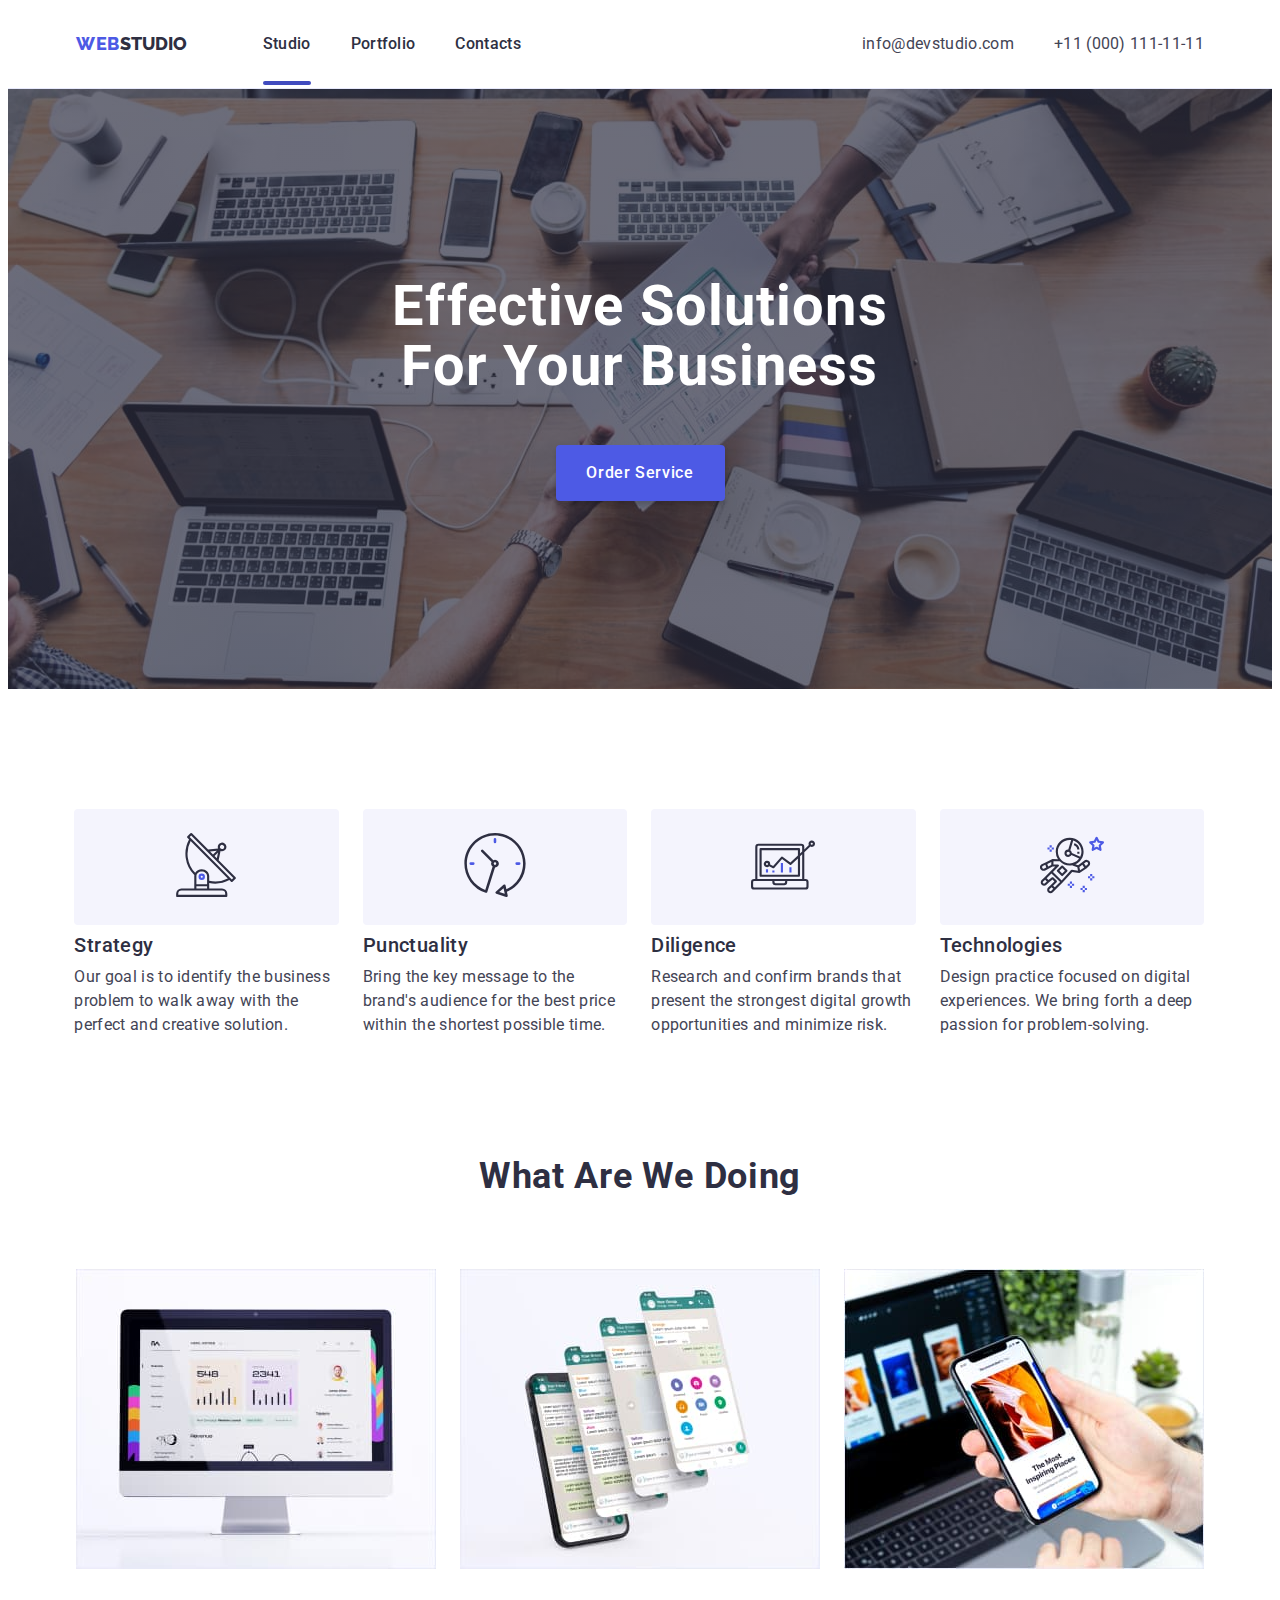
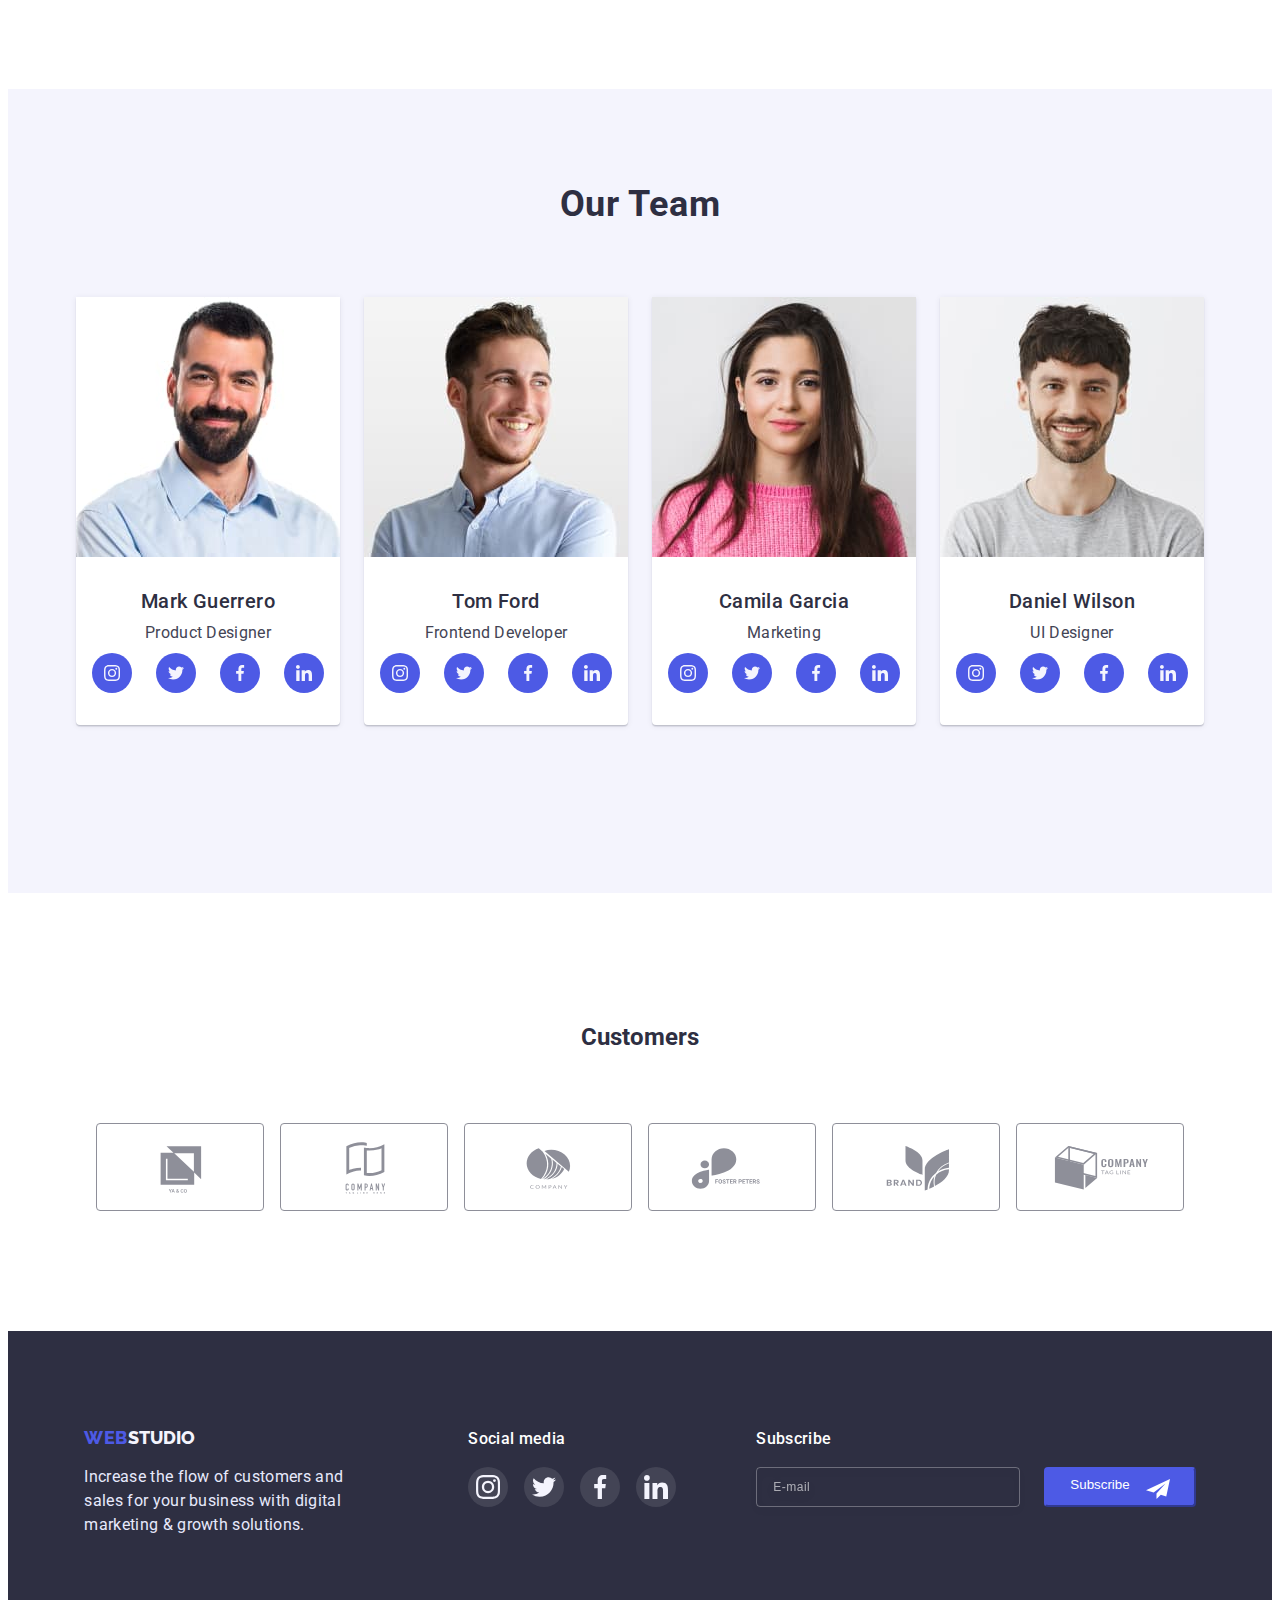
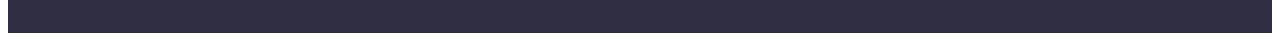
==== commit 7957bd0e: "updated" ====
--- a/index.html
+++ b/index.html
@@ -40,6 +40,88 @@
 						</li>
 					</ul>
 				</nav>
+				<div class="menu-container js-menu-container" id="mobile-menu">
+					<button
+						class="mobile-btn-modal-close js-close-menu"
+						aria-expanded="false"
+						aria-controls="mobile-menu"
+						type="button">
+						<svg class="svg-close">
+							<use href="./images/modal-close-btn.svg#icon-close"></use>
+						</svg>
+					</button>
+					<div class="mobile-menu-window">
+						<ul class="mobile-menu-list list">
+							<li class="menu-item">
+								<a
+									href="./index.html"
+									class="mobile-menu-item-link mobile-active-pages link"
+									>Studio</a
+								>
+							</li>
+							<li class="menu-item">
+								<a href="./portfolio.html" class="mobile-menu-item-link link"
+									>Portfolio</a
+								>
+							</li>
+							<li class="menu-item">
+								<a href="#" class="mobile-menu-item-link link">Contacts</a>
+							</li>
+						</ul>
+						<address class="mobile-address">
+							<ul class="contact list">
+								<li class="contact-item">
+									<a href="tel:+110001111111" class="contact-item-number link"
+										>+11 (000) 111-11-11</a
+									>
+								</li>
+								<li class="contact-item">
+									<a
+										href="mailto:info@devstudio.com"
+										class="contact-item-mail link"
+										>info@devstudio.com</a
+									>
+								</li>
+							</ul>
+							<ul class="list mobile-list-icon">
+								<li>
+									<a href="#" class="icon-container">
+										<svg width="24" height="24">
+											<use
+												href="./images/team-icons.svg#icon-instagram-2"></use>
+										</svg>
+									</a>
+								</li>
+								<li>
+									<a href="#" class="icon-container">
+										<svg width="24" height="24">
+											<use href="./images/team-icons.svg#icon-twitter-1"></use>
+										</svg>
+									</a>
+								</li>
+								<li>
+									<a href="#" class="icon-container">
+										<svg width="24" height="24">
+											<use href="./images/team-icons.svg#icon-facebook-1"></use>
+										</svg>
+									</a>
+								</li>
+								<li>
+									<a href="#" class="icon-container">
+										<svg width="24" height="24">
+											<use href="./images/team-icons.svg#icon-linkedin-1"></use>
+										</svg>
+									</a>
+								</li>
+							</ul>
+						</address>
+					</div>
+				</div>
+				<button type="button" class="header-burger-btn js-open-menu">
+					<svg class="header-burger-btn-svg" height="32" width="32">
+						<use href="./images/icon-menu.svg#icon-icon-menu"></use>
+					</svg>
+				</button>
 				<address class="address">
 					<ul class="address-list list">
 						<li class="address-item">
@@ -328,7 +410,7 @@
 											</a>
 										</li>
 									</ul>
-							</div>
+								</div>
 							</div>
 						</li>
 						<li class="team-item">
@@ -542,5 +624,6 @@
 			</div>
 		</footer>
 		<script src="./js/modal.js"></script>
+		<script src="./js/mobile.js"></script>
 	</body>
 </html>
--- a/css/styles.css
+++ b/css/styles.css
@@ -26,11 +26,14 @@
 
 img {
 	display: block;
+	max-width: 100%;
+	height: auto;
+	/* width: 100%; */
 }
 
 .list {
 	list-style: none;
-	display: flex;
+	/* display: flex; */
 }
 
 .link {
@@ -40,8 +43,21 @@
 	cursor: pointer;
 }
 
+.visually-hidden {
+	width: 1px;
+	height: 1px;
+	margin: -1px;
+	border: 0;
+	padding: 0;
+	white-space: nowrap;
+	clip-path: inset(100%);
+	clip: rect(0 0 0 0);
+	overflow: hidden;
+}
+
 .container {
-	max-width: 1158px;
+	/* max-width: 1158px; */
+	width: 100%;
 	margin: 0 auto;
 	padding: 0 15px;
 }
@@ -73,6 +89,7 @@
 .header-container {
 	display: flex;
 	align-items: center;
+	justify-content: space-between;
 }
 
 .header-container .header-navigation {
@@ -131,7 +148,7 @@
 	content: "";
 	position: absolute;
 	display: block;
-	top: 43px;
+	top: 47px;
 	width: 100%;
 	height: 4px;
 	border-radius: 2px;
@@ -144,11 +161,10 @@
 }
 
 .address-list {
-	display: flex;
-}
-.address-item {
-	margin-right: 40px;
-}
+	flex-wrap: wrap;
+	display: flex;
+}
+
 .address-item:last-child {
 	margin-right: 0;
 }
@@ -162,34 +178,19 @@
 	color: var(--hover-fokus-color);
 }
 
-/* --------------------Main------------------------- */
+/* --------------------Main-Hero------------------------- */
 
 .hero {
-	position: relative;
-	background-image: linear-gradient(
-			rgba(46, 47, 66, 0.7),
-			rgba(46, 47, 66, 0.7)
-		),
-		url(../images/herobackground.jpg);
 	background-repeat: no-repeat;
 	background-position: center center;
-	background-size: 1440px, 1440px, cover;
-	align-items: center;
-	padding-top: 188px;
-	padding-bottom: 188px;
+	background-size: cover;
+	padding-top: 112px;
+	padding-bottom: 112px;
 }
 .hero-title {
-	font-size: 56px;
-	line-height: 1.07;
-	letter-spacing: 0.02em;
-	max-width: 500px;
+	font-family: "Roboto", sans-serif;
+	letter-spacing: 0.02em;
 	color: var(--sup-white-color);
-
-	margin-bottom: 48px;
-	max-width: 500px;
-	text-align: center;
-	margin-left: auto;
-	margin-right: auto;
 }
 
 .hero-btn {
@@ -421,43 +422,143 @@
 	box-shadow: 0px 4px 4px rgba(0, 0, 0, 0.15);
 }
 
+/* --------------------Mobile form ---------------- */
+.header-burger-btn {
+	border: none;
+	background-color: transparent;
+	height: 32px;
+	padding: 0;
+}
+
+.menu-container {
+	position: fixed;
+	height: 100%;
+	width: 100%;
+	top: 0;
+	left: 0;
+	overflow: scroll;
+	background-color: #ffffff;
+	padding: 40px;
+	padding-top: 80px;
+	z-index: 999;
+	transform: translateX(100%);
+	transition: transform 250ms ease-in-out;
+}
+
+.menu-container.is-open {
+	transform: translateX(0);
+}
+
+.mobile-menu-window {
+	height: 100%;
+	display: flex;
+	flex-direction: column;
+	justify-content: space-between;
+	transform: translate(0);
+}
+
+.mobile-btn-modal-close {
+	position: absolute;
+	top: 40px;
+	right: 40px;
+	border-radius: 50%;
+	height: 24px;
+	width: 24px;
+	border: 1px solid rgba(0, 0, 0, 0.1);
+	background-color: #e7e9fc;
+	display: flex;
+	justify-content: center;
+	align-items: center;
+	transition: background-color var(--transition-func);
+}
+
+.mobile-menu-list {
+	display: flex;
+	flex-direction: column;
+	row-gap: 40px;
+}
+.mobile-menu-item-link {
+	font-weight: 700;
+	font-size: 36px;
+	line-height: calc(40 / 36);
+	color: var(--sup-dark-color);
+	position: relative;
+}
+.contact-item:first-child {
+	margin-bottom: 40px;
+}
+.contact-item-number {
+	font-weight: 600;
+	font-size: 36px;
+	line-height: 40px;
+	font-style: normal;
+	text-transform: capitalize;
+	color: var(--logo-background-color);
+}
+.contact-item-mail {
+	font-weight: 500;
+	font-size: 20px;
+	line-height: 24px;
+	font-style: normal;
+	color: var(--sub-dark-color);
+}
+.mobile-list-icon {
+	display: flex;
+	column-gap: 56px;
+	margin-top: 48px;
+}
+
+.mobile-active-pages {
+	color: var(--color-hover-effect);
+}
+
+.icon-container {
+    display: flex;
+    justify-content: center;
+    align-items: center;
+    fill: var(--main-light-color);
+    background-color: var(--logo-background-color);
+    border-radius: 50%;
+    height: 40px;
+    width: 40px;
+    transition: background-color var(--transition-func);
+
+}
+
+@media screen and (max-width: 376px) {
+	.mobile-list-icon {
+		column-gap: 15%;
+	}
+}
 /* --------------------Our features------------------------- */
 
 .features {
 	align-items: center;
-	padding-top: 120px;
-	padding-bottom: 120px;
-}
-
-.features-container {
-	display: flex;
-}
-
-.visually-hidden {
-	width: 1px;
-	height: 1px;
-	margin: -1px;
-	border: 0;
-	padding: 0;
-	white-space: nowrap;
-	clip-path: inset(100%);
-	clip: rect(0 0 0 0);
-	overflow: hidden;
-}
+	padding-top: 96px;
+	padding-bottom: 96px;
+}
+
 .features-list {
-	display: flex;
 	column-gap: 24px;
+	row-gap: 72px;
 }
 
 .features-item {
-	width: calc((100% - 72px) / 4);
-}
+	/* width: 396px; */
+	/* width: calc((100% - 72px) / 4); */
+}
+
+.features-item:last-child {
+	margin-bottom: 0;
+}
+
 .features-suptitle {
-	font-weight: 500;
-	font-size: 20px;
-	line-height: 1.2;
+	font-weight: 700;
+	font-size: 36px;
+	line-height: 1.11;
 	letter-spacing: 0.02em;
 	color: var(--sup-dark-color);
+	/* text-align: center; */
 
 	margin-bottom: 8px;
 }
@@ -466,7 +567,7 @@
 	line-height: 1.5;
 	letter-spacing: 0.02em;
 	color: var(--sub-dark-color);
-	white-space: normal;
+	/* white-space: normal; */
 }
 
 .features-icons {
@@ -495,6 +596,7 @@
 	margin-bottom: 72px;
 }
 .images-list {
+	display: flex;
 	column-gap: 24px;
 }
 .images-item {
@@ -505,12 +607,16 @@
 .team {
 	background-color: var(--title-white-color);
 
-	padding-top: 120px;
-	padding-bottom: 120px;
+	padding-top: 96px;
+	padding-bottom: 96px;
 }
 
 .team-container {
 	box-sizing: border-box;
+	align-items: center;
+	justify-content: center;
+	display: flex;
+	flex-wrap: wrap;
 }
 
 .team-title {
@@ -524,20 +630,30 @@
 	text-align: center;
 	margin-bottom: 72px;
 }
-.team-list {
-	display: flex;
-}
+
 .team-item {
 	background-color: var(--sup-white-color);
-	margin-right: 24px;
+	/* margin-right: 24px; */
 	box-shadow: 0px 1px 6px rgba(46, 47, 66, 0.08),
 		0px 1px 1px rgba(46, 47, 66, 0.16), 0px 2px 1px rgba(46, 47, 66, 0.08);
 	border-radius: 0px 0px 4px 4px;
-}
-
+	margin-bottom: 72px;
+	/* margin-bottom: 0; */
+}
+
+.team-caption {
+	/* bottom: 0;
+	padding: 32px 16px;
+	text-align: center;
+	transition: bottom 0.5s ease;
+	align-items: center; */
+	width: 264px;
+	align-items: center;
+}
+/* 
 .team-item:last-child {
-	margin-right: 0;
-}
+	margin-bottom: 0;
+} */
 
 .team-suptitle {
 	font-weight: 500;
@@ -563,8 +679,11 @@
 }
 
 .team-icon-list {
-	display: flex;
 	margin-top: 8px;
+	display: flex;
+	flex-wrap: wrap;
+	/* row-gap: 72px; */
+	justify-content: center;
 }
 
 .team-icon-item {
@@ -598,7 +717,8 @@
 /* ----------------------- CUSTOMERS ------------------- */
 
 .customers {
-	padding: 130px 0 120px 0;
+	padding-top: 96px;
+	padding-bottom: 96px;
 }
 
 .customers-header {
@@ -609,12 +729,13 @@
 .customers-icon-list {
 	display: flex;
 	justify-content: center;
+	flex-wrap: wrap;
+	column-gap: 16px;
+	row-gap: 72px;
 }
 
 .customers-icon-item {
 	box-sizing: border-box;
-
-	margin-right: 24px;
 }
 
 .customers-icon-item:last-child {
@@ -625,7 +746,7 @@
 	display: flex;
 	align-items: center;
 	justify-content: center;
-	width: 168px;
+	width: 190px;
 	height: 88px;
 	border: 1px solid #8e8f99;
 	border-radius: 4px;
@@ -651,8 +772,11 @@
 /* --------------------Footer------------------------- */
 .footer {
 	background-color: var(--sup-dark-color);
-	padding-top: 100px;
-	padding-bottom: 100px;
+	padding-top: 96px;
+	padding-bottom: 96px;
+	/* align-items: center; */
+	/* justify-content: center; */
+	/* text-align: center; */
 }
 
 .footer-logo {
@@ -687,11 +811,11 @@
 }
 
 .footer-container {
-	display: flex;
+	/* display: flex; */
 }
 
 .social-media {
-	margin-left: 120px;
+	/* margin-left: 120px; */
 }
 
 .social-media-header {
@@ -738,12 +862,14 @@
 }
 
 .footer-subscribe {
-	margin-left: 80px;
+	/* margin-left: 80px; */
+	/* justify-content: center; */
 }
 .footer-wraper {
 	display: flex;
-	align-items: center;
-	gap: 24px;
+	/* align-items: center;
+	flex-direction: column; */
+	/* gap: 24px; */
 }
 .user-mail-subscribe {
 	border: 1px solid rgba(255, 255, 255, 0.3);
@@ -752,8 +878,9 @@
 	border-radius: 4px;
 	padding: 8px 0 8px 16px;
 	height: 40px;
-	width: 264px;
+	width: 300px;
 	color: #ffffff;
+	margin-bottom: 16px;
 }
 .user-mail-subscribe::placeholder {
 	font-size: 12px;
@@ -775,7 +902,7 @@
 	display: flex;
 	flex-direction: row;
 	justify-content: center;
-	align-self: end;
+	/* align-self: end; */
 	max-height: 40px;
 	gap: 16px;
 	padding: 8px 24px;
@@ -800,14 +927,16 @@
 /* --------------------Portfolio page------------------------- */
 
 .filter {
-	padding-top: 96px;
-	padding-bottom: 120px;
+	padding-top: 48px;
+	padding-bottom: 48px;
 }
 
 .filter-list {
 	display: flex;
+	row-gap: 16px;
 	column-gap: 24px;
 	justify-content: center;
+	flex-wrap: wrap;
 }
 
 .filter-button {
@@ -844,15 +973,17 @@
 .portfolio-list {
 	display: flex;
 	flex-wrap: wrap;
+	justify-content: center;
+	column-gap: 24px;
+	row-gap: 48px;
 	margin-top: 72px;
-	row-gap: 48px;
-	column-gap: 24px;
 }
 
 .portfolio-item {
 	background-color: var(--sup-white-color);
 	box-sizing: border-box;
-	width: calc((100% - 48px) / 3);
+	/* width: 100%; */
+	/* width: calc((100% - 48px) / 3); */
 	transition: box-shadow var(--transition-func);
 }
 
@@ -875,6 +1006,7 @@
 .product-top-wrap {
 	position: relative;
 	overflow: hidden;
+	justify-content: center;
 }
 
 .product-top-text {
--- a/css/mobile.css
+++ b/css/mobile.css
@@ -1,43 +1,115 @@
 @media screen and (min-width: 480px) {
-	.container{
-    max-width: 428px;
+	.container {
+		max-width: 428px;
 	}
 
-    
-    }
+	.features-item {
+		/* margin-bottom: 72px; */
+	}
+
+	.features-list {
+	}
 
 
-@media screen and (max-width: 480px) {
 
-    .hero {
+	.footer {
+		display: flex;
+		align-items: center;
+	}
+	.user-mail-subscribe {
+		width: 396px;
+	}
 
-
-    }
-    .features-icons {
-        display: none;
 }
 
+@media screen and (min-width: 320px) {
 
-.header-list {
+	.features-suptitle {
+		text-align: center;
+	}
 
-    display: none;
-}
+	.hero {
 
-.address-list {
+		background-image: linear-gradient( rgba(46, 47, 66, 0.7), rgba(46, 47, 66, 0.7) ), url(../images/herobackground-mob.jpg);
+		background-size: 428px, 428px;
+	}
+	.hero-title {
 
-    display: none;
-}
+		max-width: 318px;
+		font-weight: 700;
+		font-size: 36px;
+		line-height: calc(40 / 36);
+		text-transform: capitalize;
+		align-items: center;
+		color: var(--sup-white-color);
+		margin: 0 auto 72px auto;
+		text-align: center;
+		margin-left: auto;
+		margin-right: auto;
+	}
 
-.hero-title {
-    max-width: 318px;
-
-}
+	
+	.team-list {
+		display: flex;
+		flex-wrap: wrap;
+		justify-content: center;
+	}
 
 
 }
 
-@media screen and (min-width: 320px) {
-	.hero-title{
-    max-width: 318px;
+@media screen and (min-width: 429px) {
+.hero {
+    background-image: linear-gradient( rgba(46, 47, 66, 0.7), rgba(46, 47, 66, 0.7) ), url(../images/herobackground-tab.jpg);
+    background-size: 768px, 768px;
+}
+
+}
+
+@media screen and (max-width: 767px) {
+	.header-list {
+		display: none;
 	}
-    }+	.address {
+		display: none;
+	}
+	.features-item {
+		margin-bottom: 72px;
+	}
+
+	.filter-list {
+		justify-content: start;
+	}
+
+	.footer-container {
+		display: flex;
+		flex-direction: column;
+		justify-content: center;
+		align-items: center;
+		row-gap: 72px;
+	}
+	.footer-logo {
+		display: flex;
+		justify-content: center;
+	}
+
+	.social-media-header {
+		display: flex;
+		justify-content: center;
+	}
+
+	.footer-subscribe-label {
+		display: flex;
+		justify-content: center;
+	}
+
+	.footer-wraper {
+		display: flex;
+		flex-wrap: wrap;
+		justify-content: center;
+	}
+.header-burger-btn-svg {
+    fill: var(--sup-dark-color);
+}
+}
+
--- a/css/tablet.css
+++ b/css/tablet.css
@@ -1,4 +1,132 @@
 @media screen and (min-width: 768px) {
-    
-    
-}+	.container {
+		max-width: 767px;
+	}
+	.hero {
+		background-image: linear-gradient(
+				rgba(46, 47, 66, 0.7),
+				rgba(46, 47, 66, 0.7)
+			),
+			url(../images/herobackground.jpg);
+		background-size: 1440px, 1440px, cover;
+        padding-bottom: 108px;
+	}
+
+	.header {
+		padding-bottom: 10px;
+	}
+	.header-container {
+		align-items: start;
+	}
+	.header-list {
+		margin-left: 120px;
+	}
+
+	.container {
+		max-width: 768px;
+	}
+
+	.header-list {
+		margin-right: 0;
+	}
+	.address {
+		font-weight: 400;
+		font-size: 12px;
+		line-height: 1.33;
+		letter-spacing: 0.04em;
+	}
+
+	.address-list {
+		display: flex;
+		justify-content: flex-end;
+		padding-left: 118px;
+	}
+
+	.address-item {
+		margin-right: 0;
+		margin-bottom: 4px;
+	}
+
+	.current::after {
+		content: "";
+		top: 45px;
+	}
+
+	.hero-title {
+		font-size: 56px;
+		max-width: 494px;
+		line-height: calc(60 / 56);
+		margin-bottom: 40px;
+		max-width: 500px;
+		text-align: center;
+		margin-left: auto;
+		margin-right: auto;
+	}
+
+	.team {
+		padding-top: 96px;
+		padding-bottom: 104px;
+	}
+	.team-list {
+		/* max-width: 552px; */
+		row-gap: 64px;
+		column-gap: 24px;
+		/* margin: 0 auto; */
+	}
+	.team-item {
+		margin-bottom: 64px;
+	}
+
+	.features-list {
+		display: flex;
+		flex-wrap: wrap;
+	}
+
+	.features-item {
+		width: 356px;
+	}
+
+	.features-suptitle {
+	}
+
+	.footer-container {
+		display: flex;
+		flex-wrap: wrap;
+		flex-direction: row;
+		justify-content: start;
+		align-items: start;
+		row-gap: 72px;
+		column-gap: 24px;
+		width: 552px;
+	}
+	.footer-logo {
+		justify-content: start;
+	}
+
+	.footer-subscribe-label {
+		justify-content: start;
+	}
+
+	.user-mail-subscribe {
+		width: 264px;
+		margin-right: 24px;
+	}
+
+	.portfolio-list {
+		justify-content: start;
+	}
+
+	.filter {
+		padding-top: 64px;
+		padding-bottom: 96px;
+	}
+}
+
+@media screen and (max-width: 1199px) {
+	.features-icons {
+		display: none;
+	}
+	.images {
+		display: none;
+	}
+}
--- a/css/desktop.css
+++ b/css/desktop.css
@@ -1,868 +1,192 @@
+@media screen and (min-width: 1158px) {
+	.container {
+		max-width: 1158px;
+		margin: 0 auto;
+		padding: 0 15px;
+	}
+	.header {
+		width: 100%;
+		padding-top: 24px;
+		padding-bottom: 24px;
+		box-sizing: border-box;
+	}
 
-@media screen and (min-width: 1158px) {
-    .container {
-	max-width: 1158px;
-	margin: 0 auto;
-	padding: 0 15px;
-}
+	.header-list {
+		margin-left: 76px;
+	}
+
+	.header-item {
+		margin-right: 40px;
+	}
+	.header-item:last-child {
+		margin-right: 0;
+	}
+
+	.current::after {
+		top: 47px;
+	}
+
+	.hero {
+		padding-top: 188px;
+		padding-bottom: 188px;
+	}
+
+	.hero-title {
+		font-size: 56px;
+		line-height: 1.07;
+		letter-spacing: 0.02em;
+		max-width: 500px;
+		color: var(--sup-white-color);
+
+		margin-bottom: 48px;
+		max-width: 500px;
+		text-align: center;
+		margin-left: auto;
+		margin-right: auto;
+	}
+
+	.address-item {
+		margin-right: 40px;
+	}
+
+	.address {
+		font-style: normal;
+		margin-left: auto;
+	}
+
+	.address-list {
+		display: flex;
+	}
+	.address-item {
+		margin-right: 40px;
+	}
+	.address-item:last-child {
+		margin-right: 0;
+	}
+
+	.address-link {
+		color: var(--sub-dark-color);
+		transition: var(--transition-func);
+		font-family: "Roboto";
+		font-style: normal;
+		font-weight: 400;
+		font-size: 16px;
+		line-height: calc(24 / 16);
+		letter-spacing: 0.02em;
+	}
+	.address-link:hover,
+	.address-link:focus {
+		color: var(--hover-fokus-color);
+	}
+
+	.features {
+		padding-top: 120px;
+		padding-bottom: 120px;
+	}
+
+	.features-container {
+		display: flex;
+	}
+
+	.features-list {
+		display: flex;
+		column-gap: 24px;
+	}
+
+	.features-item {
+		width: calc((100% - 72px) / 4);
+	}
+	.features-suptitle {
+		font-weight: 500;
+		font-size: 20px;
+		line-height: 1.2;
+		text-align: start;
+	}
+	.features-subtitle {
+		white-space: normal;
+	}
+
+	.customers {
+		padding: 130px 0 120px 0;
+	}
+
+	.customers-icon-item {
+		box-sizing: border-box;
+	}
+
+	.customers-icon-link {
+		width: 168px;
+	}
+
+	.footer {
+
+		align-items: center;
+		text-align: start;
+		
+	}
+
+	.footer-container {
+		display: flex;
+		flex-wrap: nowrap;
+		width: 100%;
+	}
+	
+	.social-media {
+		margin-left: 120px;
+	}
+
+	.footer-subscribe {
+		margin-left: 80px;
+		justify-content: center;
+	}
+
+	.footer-wraper {
+	
+		flex-wrap: nowrap;
+
+		align-items: center;
+		flex-direction: row;
+		/* gap: 24px; */
+	}
+
+	.user-mail-subscribe {
+		margin-bottom: 0; 
 }
 
+.footer {
 
-
-
-/* --------------------WebStudio main page -------------------------- */
-/* --------------------Header-------------------------- */
-/* .header {
-	width: 100%;
-	top: 0;
-	background-color: var(--sup-white-color);
-	padding-top: 24px;
-	padding-bottom: 24px;
-	box-sizing: border-box;
-	background: var(--sup-white-color);
-	border-bottom: 1px solid #e7e9fc;
-}
-
-.header-container {
-	display: flex;
 	align-items: center;
-}
-
-.header-container .header-navigation {
-	display: flex;
-	align-items: center;
-}
-.header-logo {
-	font-family: "Raleway";
-	color: var(--sup-dark-color);
-
-	font-weight: 800;
-	font-size: 18px;
-	line-height: 1.33;
-	text-decoration: none;
-	text-transform: uppercase;
-}
-.header-logo-web {
-	font-family: "Raleway";
-	color: var(--logo-background-color);
-
-	font-weight: 800;
-	font-size: 18px;
-	line-height: 1.33;
-	text-transform: uppercase;
-	letter-spacing: 0.03em;
-}
-.header-list {
-	font-family: "Roboto";
-	color: var(--sup-dark-color);
-	font-weight: 500;
-	font-size: 16px;
-	line-height: 1.5;
-	letter-spacing: 0.02em;
-
-	display: flex;
-	margin-left: 76px;
-}
-
-.header-item {
-	margin-right: 40px;
-}
-.header-item:last-child {
-	margin-right: 0;
-}
-.header-link {
-	position: relative;
-	color: var(--sup-dark-color);
-	transition: var(--transition-func);
-}
-.header-link:hover,
-.header-link:focus {
-	color: var(--hover-fokus-color);
-}
-
-.current::after {
-	content: "";
-	position: absolute;
-	display: block;
-	top: 43px;
-	width: 100%;
-	height: 4px;
-	border-radius: 2px;
-	background: var(--hover-fokus-color);
-}
-
-.address {
-	font-style: normal;
-	margin-left: auto;
-}
-
-.address-list {
-	display: flex;
-}
-.address-item {
-	margin-right: 40px;
-}
-.address-item:last-child {
-	margin-right: 0;
-}
-
-.address-link {
-	color: var(--sub-dark-color);
-	transition: var(--transition-func);
-}
-.address-link:hover,
-.address-link:focus {
-	color: var(--hover-fokus-color);
-} */
-
-/* --------------------Main------------------------- */
-
-/* .hero {
-	position: relative;
-	background-image: linear-gradient(
-			rgba(46, 47, 66, 0.7),
-			rgba(46, 47, 66, 0.7)
-		),
-		url(../images/herobackground.jpg);
-	background-repeat: no-repeat;
-	background-position: center center;
-	background-size: 1440px, 1440px, cover;
-	align-items: center;
-	padding-top: 188px;
-	padding-bottom: 188px;
-}
-.hero-title {
-	font-size: 56px;
-	line-height: 1.07;
-	letter-spacing: 0.02em;
-	max-width: 500px;
-	color: var(--sup-white-color);
-
-	margin-bottom: 48px;
-	max-width: 500px;
-	text-align: center;
-	margin-left: auto;
-	margin-right: auto;
-}
-
-.hero-btn {
-	font-family: inherit;
-	background-color: var(--logo-background-color);
-	color: var(--sup-white-color);
-	cursor: pointer;
-	letter-spacing: 0.04em;
-	font-weight: 500;
-	font-size: 16px;
-	line-height: 1, 5;
-	border: 1px solid transparent;
-	box-shadow: 0px 4px 4px rgba(0, 0, 0, 0.15);
-	border-radius: 4px;
-
-	border: none;
-	display: block;
-	flex-direction: row;
-	align-items: flex-start;
-	padding-top: 16px;
-	padding-bottom: 16px;
-	margin-left: auto;
-	margin-right: auto;
-	min-width: 169px;
-	min-height: 56px;
-	gap: 10px;
-	transition: background-color var(--transition-func);
-}
-.hero-btn:focus,
-.hero-btn:hover {
-	background-color: var(--hover-fokus-color);
-	border: 1px solid transparent;
-}
-
-.backdrop {
-	position: fixed;
-	top: 0;
-	left: 0;
-	z-index: 100;
-	width: 100%;
-	height: 100%;
-	background-color: rgba(46, 47, 66, 0.4);
-	transition: opacity var(--transition-func), visibility var(--transition-func);
-}
-
-.backdrop.is-hidden {
-	visibility: hidden;
-	opacity: 0;
-	pointer-events: none;
-}
-.is-hidden.backdrop .modal-window {
-	opacity: 0;
-	transform: translate(-50%, -50%) scale(0);
-}
-
-.modal-window {
-	width: 408px;
-	background: #fcfcfc;
-	box-shadow: 0px 1px 1px rgba(0, 0, 0, 0.14), 0px 1px 3px rgba(0, 0, 0, 0.12),
-		0px 2px 1px rgba(0, 0, 0, 0.2);
-	border-radius: 4px;
-	position: absolute;
-	padding: 72px 24px 24px 24px;
-	top: 50%;
-	left: 50%;
-	transform: translate(-50%, -50%) scale(1);
-	transition: transform var(--transition-func), opacity var(--transition-func);
-}
-
-.btn-modal-close {
-	position: absolute;
-	top: 24px;
-	right: 24px;
-	border-radius: 50%;
-	height: 24px;
-	width: 24px;
-	border: 1px solid rgba(0, 0, 0, 0.1);
-	background-color: #e7e9fc;
-	display: flex;
-	justify-content: center;
-	align-items: center;
-	transition: background-color var(--transition-func);
-	cursor: pointer;
-}
-.btn-modal-close:hover,
-.btn-modal-close:focus {
-	background-color: #404bbf;
-}
-.btn-modal-close:hover .modal-icon-close,
-.btn-modal-close:focus .modal-icon-close {
-	fill: #fff;
-}
-.modal-icon-close {
-	height: 8px;
-	width: 8px;
-	transition: fill var(--transition-func);
-} */
-
-/* --------------------Modal form------------------------- */
-
-/* .modal-form {
-	display: flex;
-	flex-direction: column;
-}
-.modal-title {
-	font-family: "Roboto";
-	font-style: normal;
-	font-weight: 500;
-	font-size: 16px;
-	line-height: 24px;
-	text-align: center;
-	letter-spacing: 0.02em;
-	color: var(--sup-dark-color);
-	margin-bottom: 16px;
-}
-.modal-label {
-	display: block;
-	margin-bottom: 8px;
-}
-.modal-label-comment {
-	display: block;
-	margin-bottom: 16px;
-}
-.label-desc {
-	display: block;
-	font-size: 12px;
-	line-height: calc(16 / 12);
-	letter-spacing: 0.04em;
-	color: var(--subtle-text);
-	margin-bottom: 4px;
-}
-.modal-input-wrapper {
-	position: relative;
-}
-.modal-input {
-	width: 100%;
-	padding-left: 38px;
-	padding-top: 8px;
-	padding-bottom: 8px;
-	border: 1px solid rgba(33, 33, 33, 0.2);
-	border-radius: 4px;
-	outline: none;
-	transition: border-color var(--transition-func);
-}
-.modal-input:focus {
-	border-color: var(--logo-background-color);
-}
-
-.modal-input-svg {
-	position: absolute;
-	top: 50%;
-	left: 16px;
-	transform: translateY(-50%);
-	width: 18px;
-	height: 18px;
-	fill: var(--sub-dark-color);
-	transition: fill var(--transition-func);
-}
-.modal-input:focus + .modal-input-svg {
-	fill: var(--logo-background-color);
-}
-.user-message {
-	width: 360px;
-	height: 120px;
-	resize: none;
-	border: 1px solid rgba(33, 33, 33, 0.2);
-	border-radius: 4px;
-	padding: 8px 16px;
-	outline: none;
-	transition: border-color var(--logo-background-color);
-}
-.user-message:focus {
-	border-color: var(--logo-background-color);
-}
-.user-message::placeholder {
-	font-size: 12px;
-	line-height: calc(16 / 12);
-	letter-spacing: 0.04em;
-	color: rgba(117, 117, 117, 0.5);
-}
-.label-check {
-	position: relative;
-	display: flex;
-	justify-content: center;
-	margin-bottom: 24px;
-	font-size: 12px;
-	line-height: 16px;
-	letter-spacing: 0.04em;
-	color: #757575;
-}
-
-.label-check::before {
-	content: "";
-	position: absolute;
-	left: 0;
-	top: 0;
-	background-image: url(../images/vector.svg);
-	background-position: 50% 50%;
-	background-repeat: no-repeat;
-	background-size: 10px 8px;
-	height: 16px;
-	width: 16px;
-	border: 1.25px solid var(--sup-dark-color);
-	border-radius: 2px;
-	transition: background-color var(--transition-func);
-}
-.modal-check:focus + .label-check::before {
-	border: 1.25px solid var(--color-hover-effect);
-}
-.modal-check:checked + .label-check::before {
-	border: 1.25px solid var(--hover-fokus-color);
-	background-color: var(--hover-fokus-color);
-}
-
-.modal-submit-btn {
-	padding: 16px 32px;
-	background: var(--logo-background-color);
-	border-color: var(--logo-background-color);
-	border-radius: 4px;
-	color: #ffffff;
-	min-width: 169px;
-	text-align: center;
-	align-self: center;
-	transition: background-color var(--transition-func),
-		box-shadow var(--transition-func);
-}
-.modal-submit-btn:is(:hover, :focus) {
-	background-color: var(--hover-fokus-color);
-	box-shadow: 0px 4px 4px rgba(0, 0, 0, 0.15);
-} */
-
-/* --------------------Our features------------------------- */
-
-/* .features {
-	align-items: center;
-	padding-top: 120px;
-	padding-bottom: 120px;
-}
-
-.features-container {
-	display: flex;
-}
-
-.visually-hidden {
-	width: 1px;
-	height: 1px;
-	margin: -1px;
-	border: 0;
-	padding: 0;
-	white-space: nowrap;
-	clip-path: inset(100%);
-	clip: rect(0 0 0 0);
-	overflow: hidden;
-}
-.features-list {
-	display: flex;
-	column-gap: 24px;
-}
-
-.features-item {
-	width: calc((100% - 72px) / 4);
-}
-.features-suptitle {
-	font-weight: 500;
-	font-size: 20px;
-	line-height: 1.2;
-	letter-spacing: 0.02em;
-	color: var(--sup-dark-color);
-
-	margin-bottom: 8px;
-}
-.features-subtitle {
-	font-size: 16px;
-	line-height: 1.5;
-	letter-spacing: 0.02em;
-	color: var(--sub-dark-color);
-	white-space: normal;
-}
-
-.features-icons {
-	padding: 24px 100px;
-	background-color: var(--title-white-color);
-	border-radius: 4px;
-	margin-bottom: 8px;
-} */
-
-/* --------------------Our features------------------------- */
-
-/* .images {
-	min-width: 412px;
-	padding-bottom: 120px;
-}
-
-.images-title {
-	font-weight: 700;
-	font-size: 36px;
-	line-height: 1.11;
-	letter-spacing: 0.02em;
-	text-transform: capitalize;
-	color: var(--sup-dark-color);
-
-	text-align: center;
-	margin-bottom: 72px;
-}
-.images-list {
-	column-gap: 24px;
-}
-.images-item {
-	flex-basis: calc((100% - 24px) / 2);
-} */
-
-/* --------------------Our team------------------------- */
-/* .team {
-	background-color: var(--title-white-color);
-
-	padding-top: 120px;
-	padding-bottom: 120px;
-}
-
-.team-container {
-	box-sizing: border-box;
-}
-
-.team-title {
-	font-weight: 700;
-	font-size: 36px;
-	line-height: 1.11;
-	letter-spacing: 0.02em;
-	text-transform: capitalize;
-	color: var(--sup-dark-color);
-
-	text-align: center;
-	margin-bottom: 72px;
-}
-.team-list {
-	display: flex;
-}
-.team-item {
-	background-color: var(--sup-white-color);
-	margin-right: 24px;
-	box-shadow: 0px 1px 6px rgba(46, 47, 66, 0.08),
-		0px 1px 1px rgba(46, 47, 66, 0.16), 0px 2px 1px rgba(46, 47, 66, 0.08);
-	border-radius: 0px 0px 4px 4px;
-}
-
-.team-item:last-child {
-	margin-right: 0;
-}
-
-.team-suptitle {
-	font-weight: 500;
-	font-size: 20px;
-	line-height: 1.2;
-	letter-spacing: 0.02em;
-	color: var(--sup-dark-color);
-	margin-bottom: 8px;
-}
-.team-subtitle {
-	font-size: 16px;
-	line-height: 1.5;
-	letter-spacing: 0.02em;
-	color: var(--sub-dark-color);
-}
-
-.team-information {
-	bottom: 0;
-	padding: 32px 16px;
-	text-align: center;
-	transition: bottom 0.5s ease;
-	align-items: center;
-}
-
-.team-icon-list {
-	display: flex;
-	margin-top: 8px;
-}
-
-.team-icon-item {
-	margin-right: 24px;
-	background-color: var(--logo-background-color);
-	border-radius: 50px;
-}
-
-.team-icon-item:last-child {
-	margin-right: 0;
-}
-
-.team-soc-link {
-	display: flex;
-	align-items: center;
-	justify-content: center;
-	width: 40px;
-	height: 40px;
-	border-radius: 50px;
-	transition: background-color var(--transition-func);
-}
-
-.team-soc-link:focus,
-.team-soc-link:hover {
-	background: var(--hover-fokus-color);
-}
-
-.caption-soc-icon {
-} */
-
-/* ----------------------- CUSTOMERS ------------------- */
-/* 
-.customers {
-	padding: 130px 0 120px 0;
-}
-
-.customers-header {
-	text-align: center;
-	padding-bottom: 72px;
-}
-
-.customers-icon-list {
-	display: flex;
-	justify-content: center;
-}
-
-.customers-icon-item {
-	box-sizing: border-box;
-
-	margin-right: 24px;
-}
-
-.customers-icon-item:last-child {
-	margin-right: 0;
-}
-
-.customers-icon-link {
-	display: flex;
-	align-items: center;
-	justify-content: center;
-	width: 168px;
-	height: 88px;
-	border: 1px solid #8e8f99;
-	border-radius: 4px;
-	padding: 16px 32px;
-	transition: fill var(--transition-func);
-}
-
-.customers-icon-link:hover,
-.customers-icon-link:focus {
-	border-color: #404bbf;
-}
-
-.customers-icon-link:hover .customers-icon,
-.customers-icon-link:focus .customers-icon {
-	fill: #404bbf;
-}
-
-.customers-icon {
-	fill: #8e8f99;
-	transition: fill var(--transition-func);
-} */
-
-/* --------------------Footer------------------------- */
-/* .footer {
-	background-color: var(--sup-dark-color);
-	padding-top: 100px;
-	padding-bottom: 100px;
-}
-
-.footer-logo {
-	font-family: "Raleway";
-	font-weight: 800;
-	font-size: 18px;
-	line-height: calc(21 / 18);
-	text-transform: uppercase;
-	text-decoration: none;
-	color: var(--title-white-color);
-}
-
-.footer-logo-web {
-	font-weight: 800;
-	font-size: 18px;
-	line-height: 1.16;
-	letter-spacing: 0.03em;
-	text-transform: uppercase;
-	color: var(--logo-background-color);
-}
-
-.footer-title {
-	font-size: 16px;
-	line-height: 1.5;
-	letter-spacing: 0.02em;
-	color: #e7e9fc;
-	width: 264px;
-	height: 72px;
-	left: 156px;
-	top: 2418px;
-	margin-top: 16px;
+	text-align: start;
+	
 }
 
 .footer-container {
 	display: flex;
+	flex-wrap: nowrap;
+	width: auto;
+	column-gap: 0;
 }
 
 .social-media {
 	margin-left: 120px;
 }
 
-.social-media-header {
-	font-weight: 500;
-	font-size: 16px;
-	line-height: 1.5;
-	letter-spacing: 0.02em;
-	color: var(--sup-white-color);
-	margin-bottom: 16px;
-}
-
-.social-media-list {
-	display: flex;
-}
-
-.social-media-item {
-	background-color: rgba(255, 255, 255, 0.1);
-	border-radius: 50%;
-	margin-right: 16px;
-}
-
-.social-media-item:last-child {
-	margin-right: 0;
-}
-
-.social-media-link {
-	height: 40px;
-	width: 40px;
-	display: flex;
-	align-items: center;
-	justify-content: center;
-	border-radius: 50%;
-	transition: background-color var(--transition-func);
-}
-
-.social-media-link:focus,
-.social-media-link:hover {
-	background: #31d0aa;
-}
-
-.footer-svg {
-	height: 24px;
-	width: 24px;
-}
-
 .footer-subscribe {
 	margin-left: 80px;
-}
-.footer-wraper {
-	display: flex;
-	align-items: center;
-	gap: 24px;
-}
-.user-mail-subscribe {
-	border: 1px solid rgba(255, 255, 255, 0.3);
-	filter: drop-shadow(0px 4px 4px rgba(0, 0, 0, 0.15));
-	background-color: transparent;
-	border-radius: 4px;
-	padding: 8px 0 8px 16px;
-	height: 40px;
-	width: 264px;
-	color: #ffffff;
-}
-.user-mail-subscribe::placeholder {
-	font-size: 12px;
-	line-height: 24px;
-	letter-spacing: 0.04em;
-	color: rgba(255, 255, 255, 0.6);
-}
-
-.footer-subscribe-label {
-	display: block;
-	font-weight: 500;
-	font-size: 16px;
-	line-height: 24px;
-	letter-spacing: 0.02em;
-	color: #ffffff;
-	margin-bottom: 16px;
-}
-.subscribe-btn {
-	display: flex;
-	flex-direction: row;
-	justify-content: center;
-	align-self: end;
-	max-height: 40px;
-	gap: 16px;
-	padding: 8px 24px;
-	background: var(--logo-background-color);
-	border-color: var(--logo-background-color);
-	border-radius: 4px;
-	color: #ffffff;
-	transition: background-color var(--transition-func),
-		box-shadow var(--transition-func), border-color var(--transition-func);
-}
-.subscribe-btn:is(:hover, :focus) {
-	background-color: var(--hover-fokus-color);
-	box-shadow: 0px 4px 4px rgba(0, 0, 0, 0.15);
-	border-color: var(--hover-fokus-color);
-}
-.subscribe-svg {
-	height: 24px;
-	width: 24px;
-	fill: #ffffff;
-} */
-
-/* --------------------Portfolio page------------------------- */
-
-/* .filter {
-	padding-top: 96px;
-	padding-bottom: 120px;
-}
-
-.filter-list {
-	display: flex;
-	column-gap: 24px;
 	justify-content: center;
 }
 
-.filter-button {
-	background-color: var(--title-white-color);
-	border: 1px solid #e7e9fc;
-	font-family: inherit;
-	border-radius: 4px;
-	color: var(--logo-background-color);
-	font-weight: 500;
-	font-size: 16px;
-	line-height: 1.5;
-	letter-spacing: 0.04em;
-	cursor: pointer;
+.footer-wraper {
 
-	display: flex;
+	flex-wrap: nowrap;
+
+	align-items: center;
 	flex-direction: row;
-	align-items: flex-start;
-	padding: 12px 24px;
-
-	transition: background-color var(--transition-func),
-		color var(--transition-func), box-shadow var(--transition-func),
-		border-color var(--transition-func);
+	/* gap: 24px; */
 }
 
-.filter-button:hover,
-.filter-button:focus {
-	background-color: var(--hover-fokus-color);
-	color: var(--sup-white-color);
-	box-shadow: 0px 3px 1px rgba(0, 0, 0, 0.1), 0px 2px 1px rgba(0, 0, 0, 0.08),
-		0px 2px 2px rgba(0, 0, 0, 0.12);
-	border: 1px solid var(--hover-fokus-color);
+.user-mail-subscribe {
+	margin-bottom: 0; 
+}
 }
 
-.portfolio-list {
-	display: flex;
-	flex-wrap: wrap;
-	margin-top: 72px;
-	row-gap: 48px;
-	column-gap: 24px;
-}
-
-.portfolio-item {
-	background-color: var(--sup-white-color);
-	box-sizing: border-box;
-	width: calc((100% - 48px) / 3);
-	transition: box-shadow var(--transition-func);
-}
-
-.portfolio-item:hover .product-top-text,
-.portfolio-item:focus .product-top-text {
-	transform: translateY(0);
-}
-
-.portfolio-item:hover,
-.portfolio-item:focus {
-	box-shadow: 0px 1px 6px rgba(46, 47, 66, 0.08),
-		0px 1px 1px rgba(46, 47, 66, 0.16), 0px 2px 1px rgba(46, 47, 66, 0.08);
-}
-.product-item-border {
-	padding: 32px 0 32px 16px;
-	border: 1px solid #e7e9fc;
-	border-top: none;
-}
-
-.product-top-wrap {
-	position: relative;
-	overflow: hidden;
-}
-
-.product-top-text {
-	font-family: "Roboto";
-	font-size: 16px;
-	line-height: 1, 5;
-	letter-spacing: 0.02em;
-	color: #f4f4fd;
-	background: #4d5ae5;
-	position: absolute;
-	top: 0;
-	height: 100%;
-	padding: 40px 32px 164px;
-	transform: translateY(100%);
-	transition: transform 250ms linear;
-}
-
-.portfolio-suptitle {
-	font-weight: 500;
-	font-size: 20px;
-	line-height: 1.2;
-	letter-spacing: 0.02em;
-	color: var(--sup-dark-color);
-
-	margin-bottom: 8px;
-}
-
-.portfolio-subtitle {
-	font-size: 16px;
-	line-height: 1.5;
-	letter-spacing: 0.02em;
-	color: var(--sub-dark-color);
-}
-
-.product-overlay {
-	text-decoration: none;
-} */
-
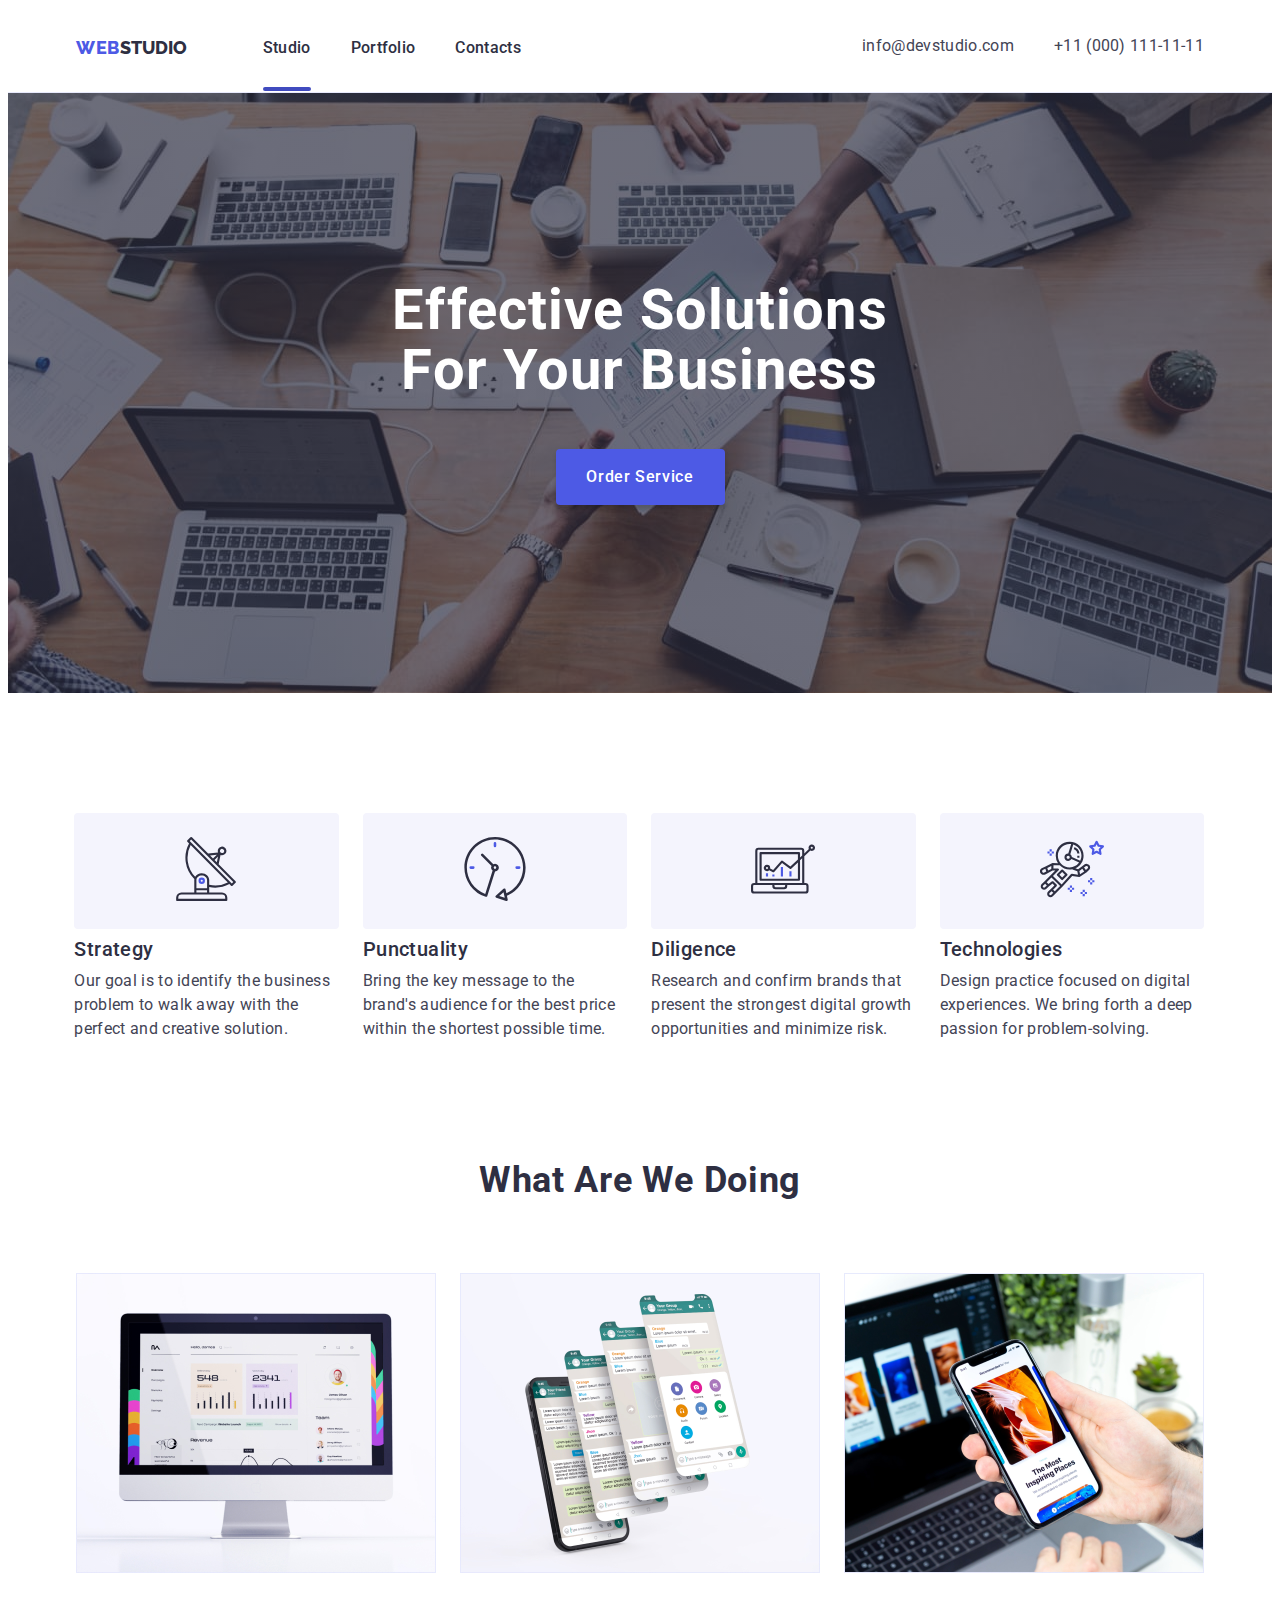
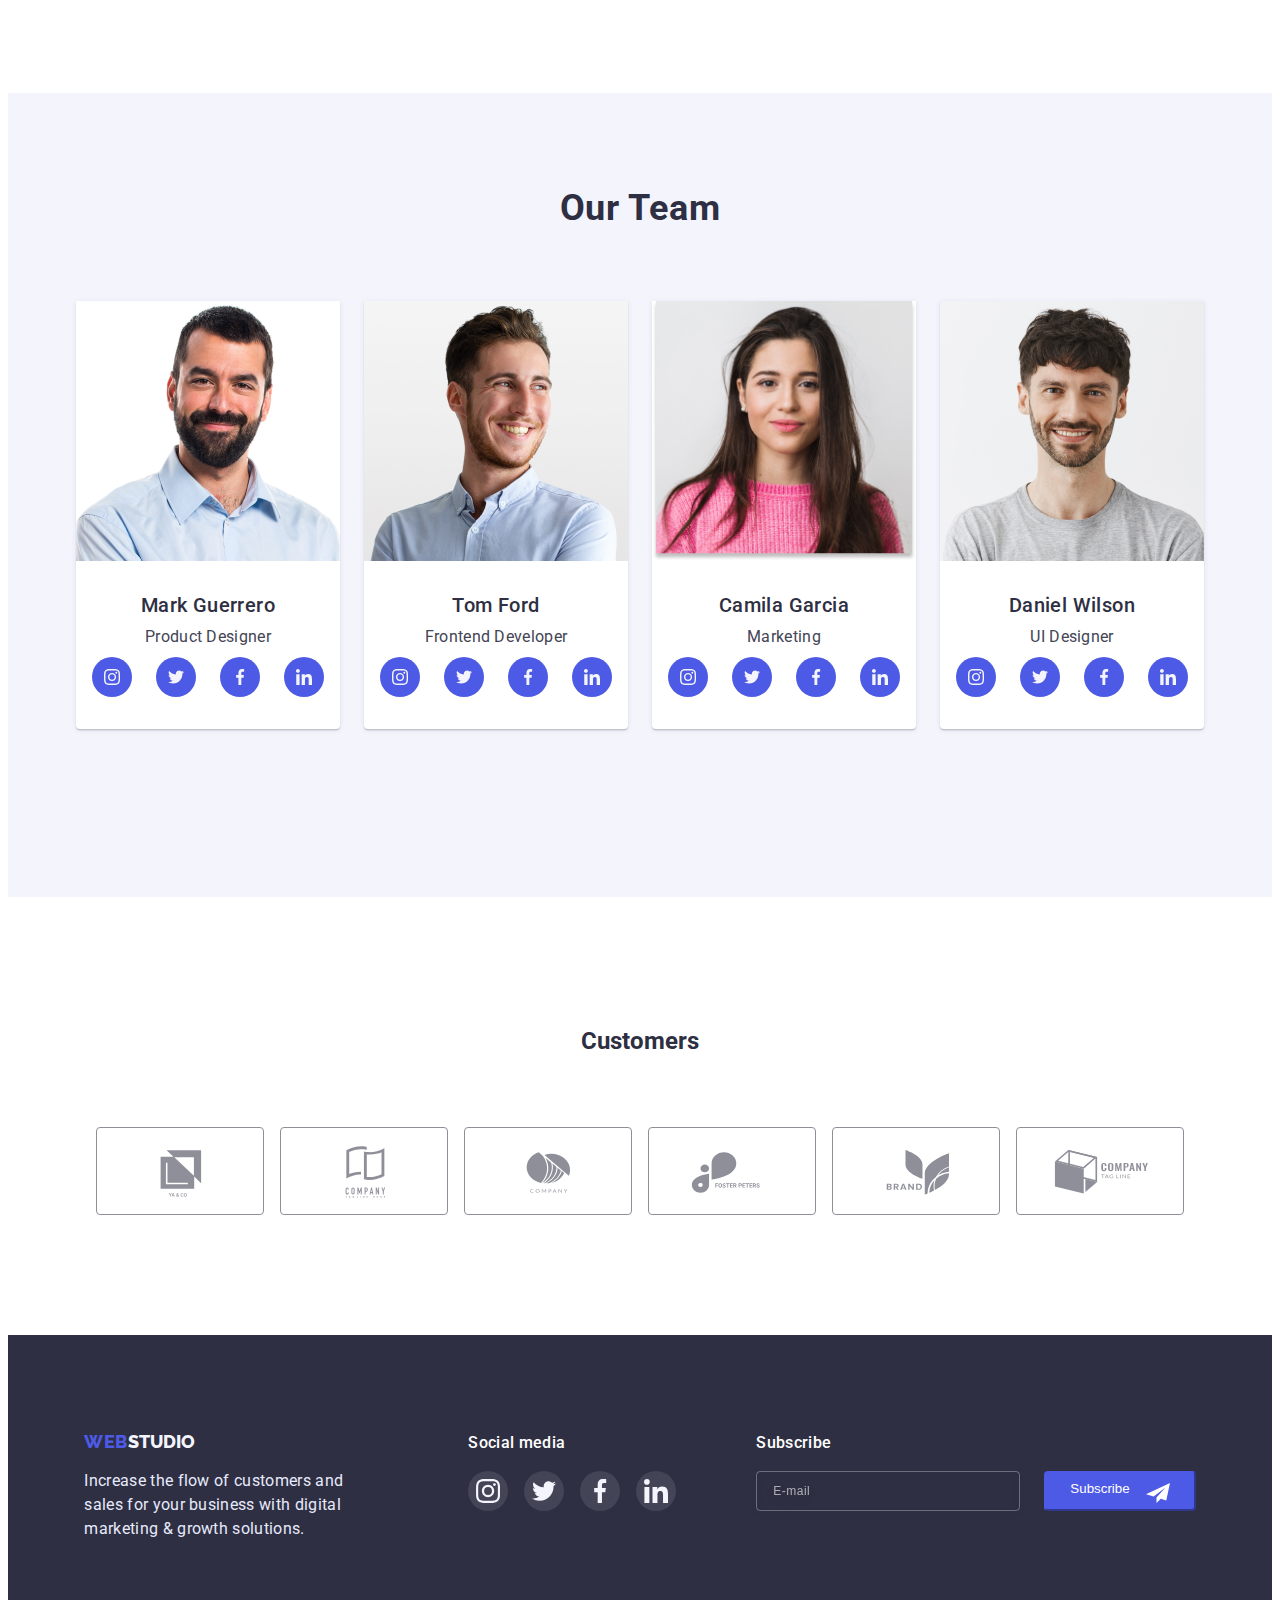
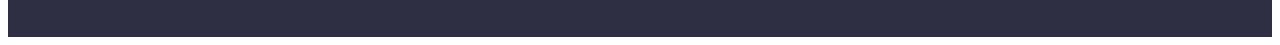
==== commit 6bfd5c6e: "images 2x update" ====
--- a/index.html
+++ b/index.html
@@ -294,6 +294,7 @@
 						<li class="images-item">
 							<img
 								src="./images/computer.jpg"
+								srcset="./images/computer-2x.jpg"
 								alt="computer photo"
 								width="360"
 								height="300" />
@@ -301,6 +302,7 @@
 						<li class="images-item">
 							<img
 								src="./images/phone.jpg"
+								srcset="/images/phone-2x.jpg"
 								alt="phone photo"
 								width="360"
 								height="300" />
@@ -308,6 +310,7 @@
 						<li class="images-item">
 							<img
 								src="./images/computerandphone.jpg"
+								srcset="./images/computerandphone-2x.jpg"
 								alt="phone in hand photo"
 								width="360"
 								height="300" />
@@ -323,6 +326,7 @@
 							<div class="team-caption">
 								<img
 									src="./images/productdesigner.jpg"
+									srcset="./images/productdesigner-2x.jpg"
 									alt="Product Designer photo"
 									height="260"
 									width="264" />
@@ -370,6 +374,7 @@
 							<div class="team-caption">
 								<img
 									src="./images/frontenddeveloper.jpg"
+									srcset="./images/frontenddeveloper-2x.jpg"
 									alt="Frontend Developer photo"
 									width="264"
 									height="260" />
@@ -417,6 +422,7 @@
 							<div class="team-caption">
 								<img
 									src="./images/marketing.jpg"
+									srcset="./images/marketing-2x.jpg"
 									alt="Marketing photo"
 									width="264"
 									height="260" />
@@ -464,6 +470,7 @@
 							<div class="team-caption">
 								<img
 									src="./images/uidesigner.jpg"
+									srcset="./images/uidesigner-2x.jpg"
 									alt="UI Designer photo"
 									width="264"
 									height="260" />
--- a/css/mobile.css
+++ b/css/mobile.css
@@ -10,8 +10,6 @@
 	.features-list {
 	}
 
-
-
 	.footer {
 		display: flex;
 		align-items: center;
@@ -19,52 +17,76 @@
 	.user-mail-subscribe {
 		width: 396px;
 	}
-
 }
 
 @media screen and (min-width: 320px) {
-
 	.features-suptitle {
 		text-align: center;
 	}
 
 	.hero {
-
-		background-image: linear-gradient( rgba(46, 47, 66, 0.7), rgba(46, 47, 66, 0.7) ), url(../images/herobackground-mob.jpg);
+		background-image: linear-gradient(
+				rgba(46, 47, 66, 0.7),
+				rgba(46, 47, 66, 0.7)
+			),
+			url(../images/herobackground-mob.jpg);
 		background-size: 428px, 428px;
 	}
+
 	.hero-title {
-
 		max-width: 318px;
 		font-weight: 700;
 		font-size: 36px;
 		line-height: calc(40 / 36);
+		text-align: center;
 		text-transform: capitalize;
-		align-items: center;
-		color: var(--sup-white-color);
+		color: #ffffff;
 		margin: 0 auto 72px auto;
-		text-align: center;
-		margin-left: auto;
-		margin-right: auto;
+		letter-spacing: normal;
 	}
 
-	
 	.team-list {
 		display: flex;
 		flex-wrap: wrap;
 		justify-content: center;
 	}
+}
 
-
+@media (min-device-pixel-ratio: 2) and (min-width: 320px),
+	(min-resolution: 192dpi) and (min-width: 320px),
+	(min-resolution: 2dppx) and (min-width: 320px) {
+	.hero {
+		background-image: linear-gradient(
+				rgba(46, 47, 66, 0.7),
+				rgba(46, 47, 66, 0.7)
+			),
+			url(../images/herobackground-mob-2x.jpg);
+	}
 }
 
 @media screen and (min-width: 429px) {
-.hero {
-    background-image: linear-gradient( rgba(46, 47, 66, 0.7), rgba(46, 47, 66, 0.7) ), url(../images/herobackground-tab.jpg);
-    background-size: 768px, 768px;
+	.hero {
+		background-image: linear-gradient(
+				rgba(46, 47, 66, 0.7),
+				rgba(46, 47, 66, 0.7)
+			),
+			url(../images/herobackground-tab.jpg);
+		background-size: 768px, 768px;
+	}
 }
 
+@media (min-device-pixel-ratio: 2) and (min-width: 429px),
+	(min-resolution: 192dpi) and (min-width: 429px),
+	(min-resolution: 2dppx) and (min-width: 429px) {
+	.hero {
+		background-image: linear-gradient(
+				rgba(46, 47, 66, 0.7),
+				rgba(46, 47, 66, 0.7)
+			),
+			url(../images/herobackground-tab-2x.jpg);
+	}
 }
+
 
 @media screen and (max-width: 767px) {
 	.header-list {
@@ -108,8 +130,7 @@
 		flex-wrap: wrap;
 		justify-content: center;
 	}
-.header-burger-btn-svg {
-    fill: var(--sup-dark-color);
+	.header-burger-btn-svg {
+		stroke: var(--sup-dark-color);
+	}
 }
-}
-
--- a/css/tablet.css
+++ b/css/tablet.css
@@ -15,9 +15,7 @@
 	.header {
 		padding-bottom: 10px;
 	}
-	.header-container {
-		align-items: start;
-	}
+
 	.header-list {
 		margin-left: 120px;
 	}
@@ -49,7 +47,7 @@
 
 	.current::after {
 		content: "";
-		top: 45px;
+		top: 37px;
 	}
 
 	.hero-title {
--- a/css/desktop.css
+++ b/css/desktop.css
@@ -7,7 +7,7 @@
 	.header {
 		width: 100%;
 		padding-top: 24px;
-		padding-bottom: 24px;
+		padding-bottom: 28px;
 		box-sizing: border-box;
 	}
 
@@ -23,9 +23,8 @@
 	}
 
 	.current::after {
-		top: 47px;
+		top: 49px;
 	}
-
 	.hero {
 		padding-top: 188px;
 		padding-bottom: 188px;
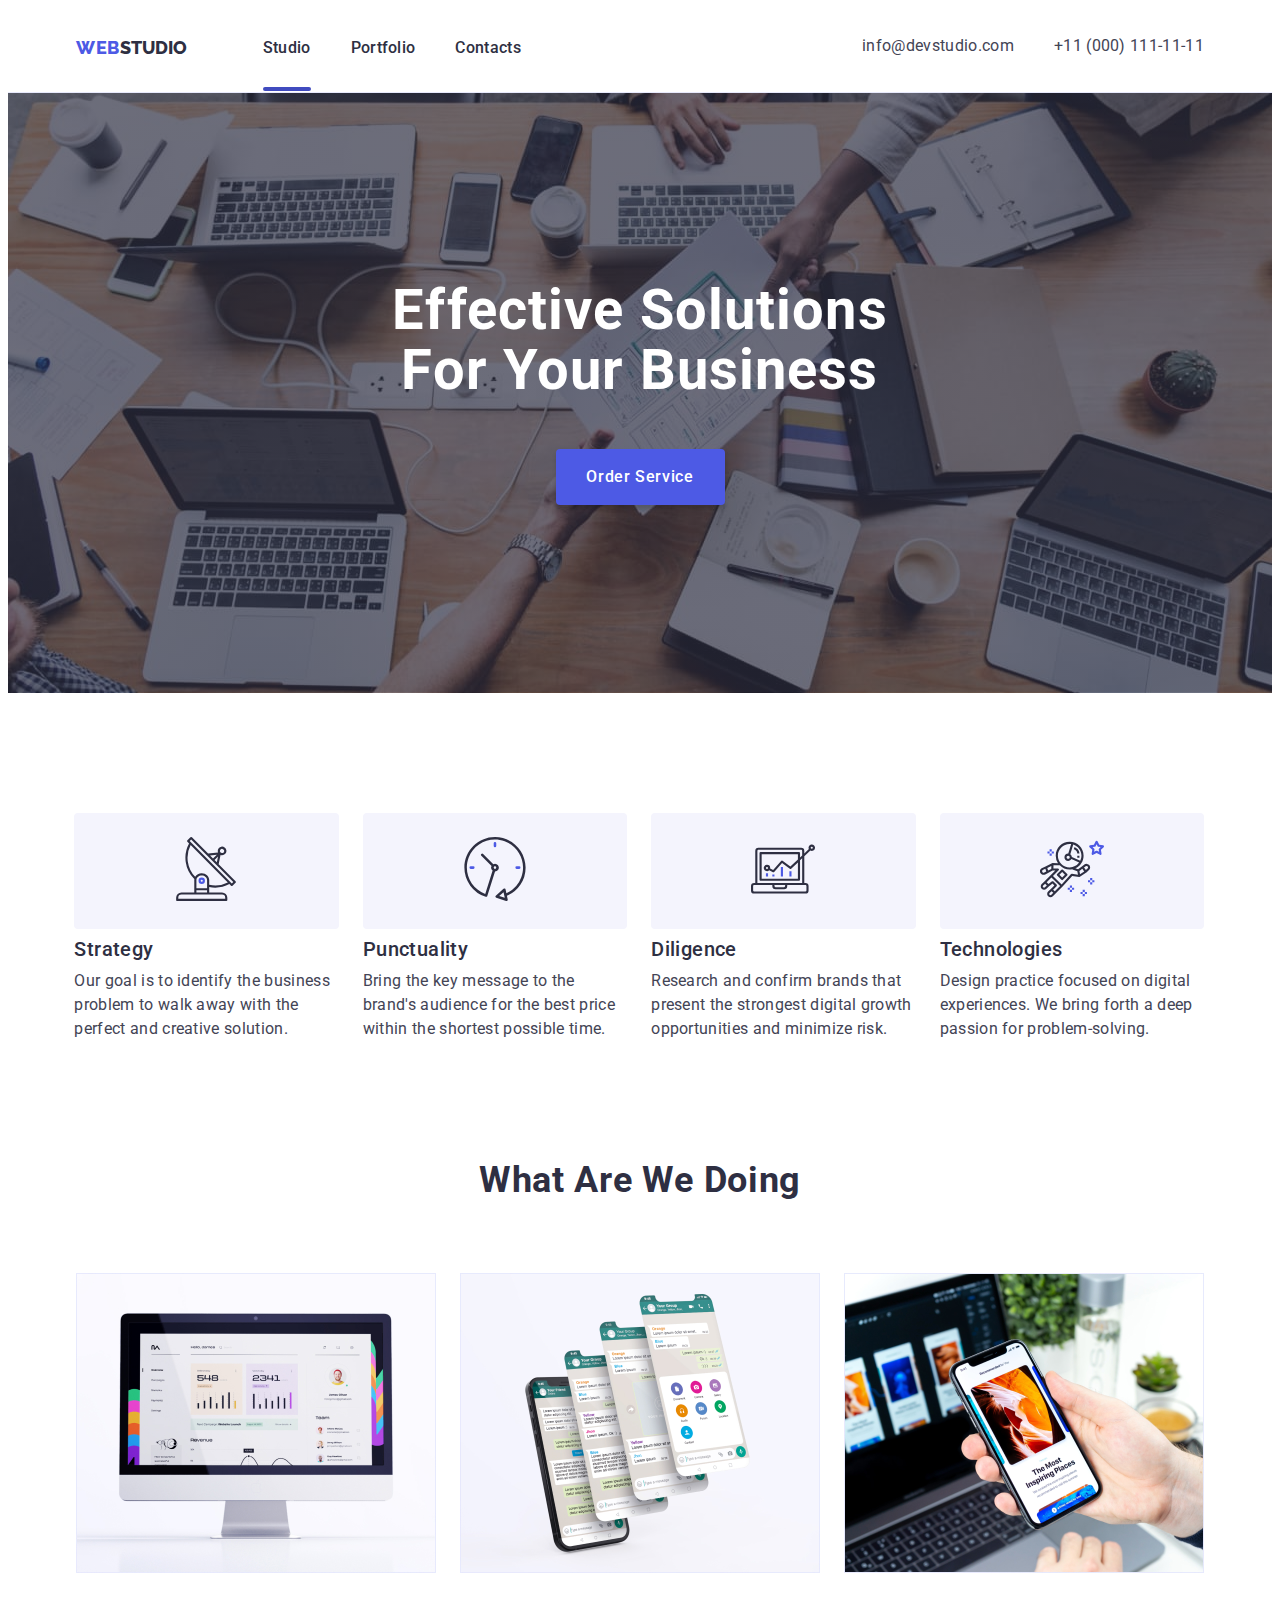
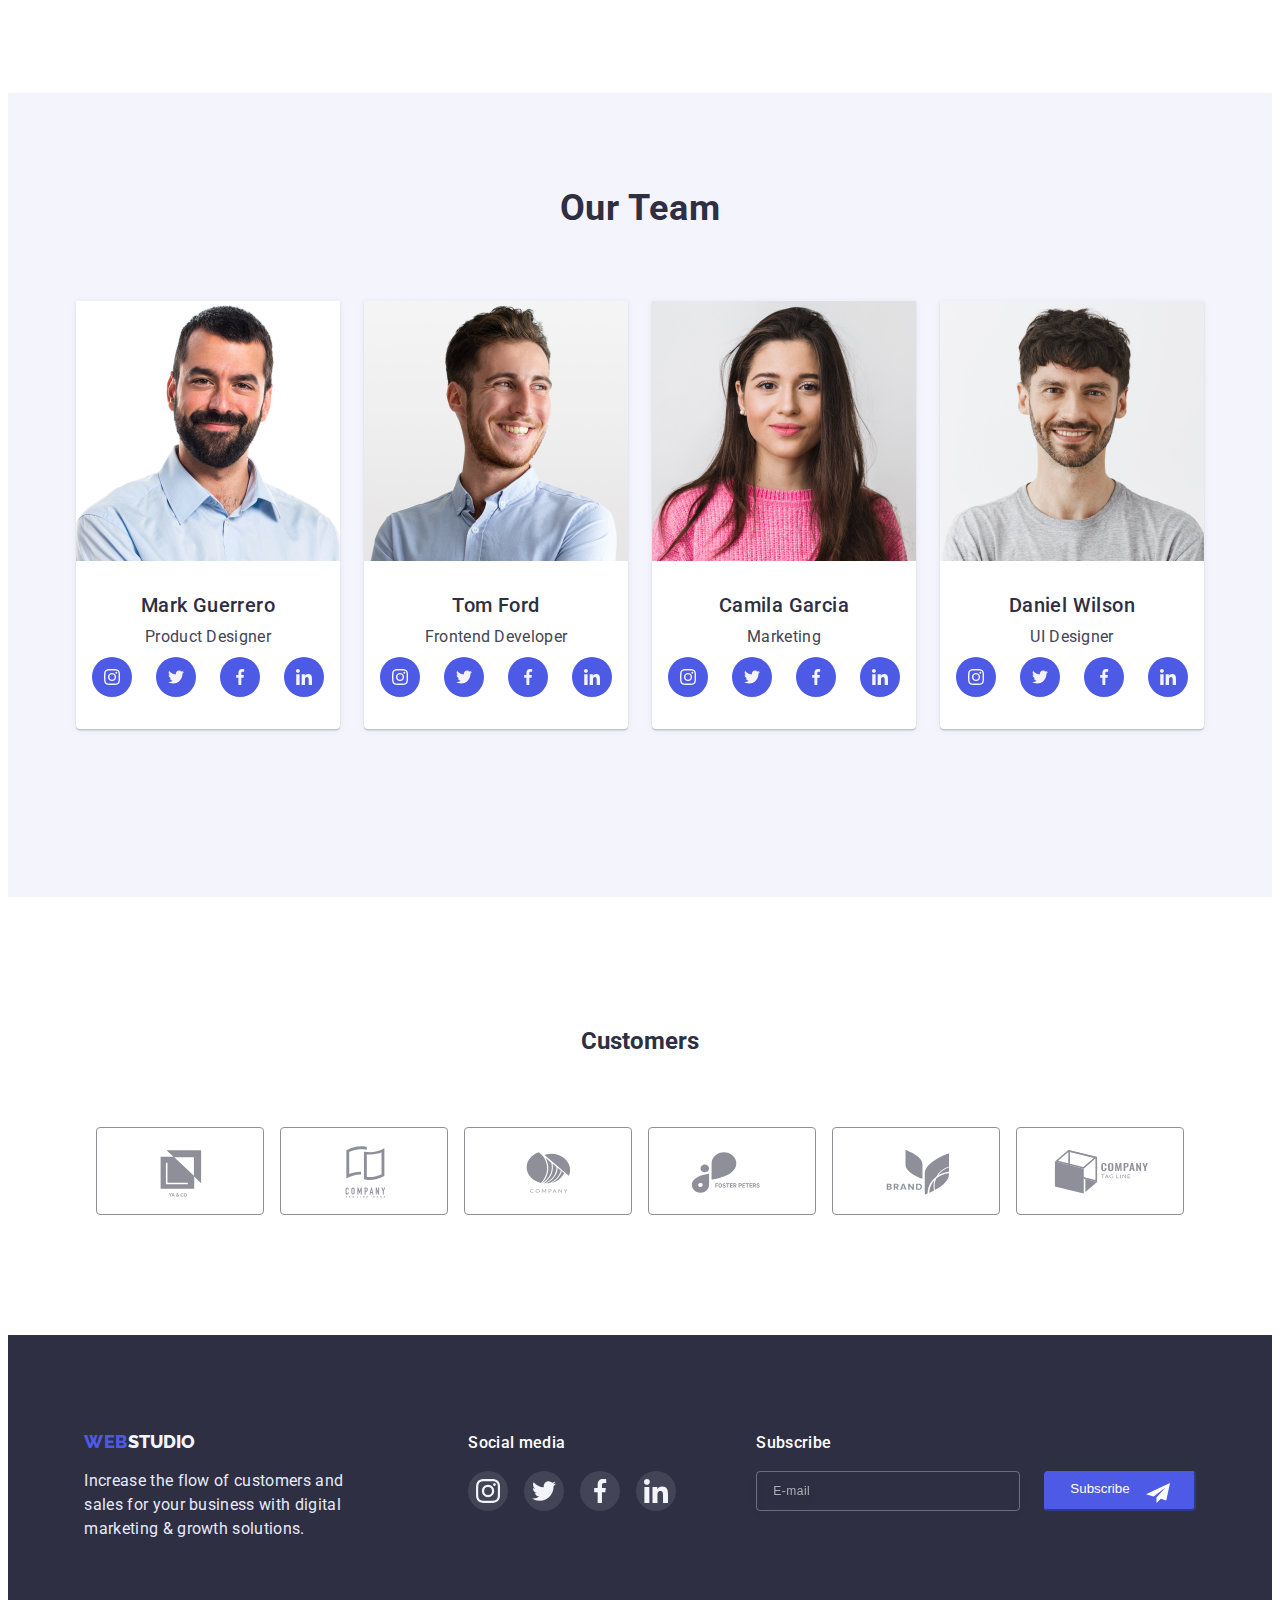
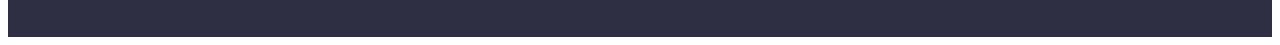
==== commit 38ac6c43: "last changes" ====
--- a/index.html
+++ b/index.html
@@ -302,7 +302,7 @@
 						<li class="images-item">
 							<img
 								src="./images/phone.jpg"
-								srcset="/images/phone-2x.jpg"
+								srcset="./images/phone-2x.jpg"
 								alt="phone photo"
 								width="360"
 								height="300" />
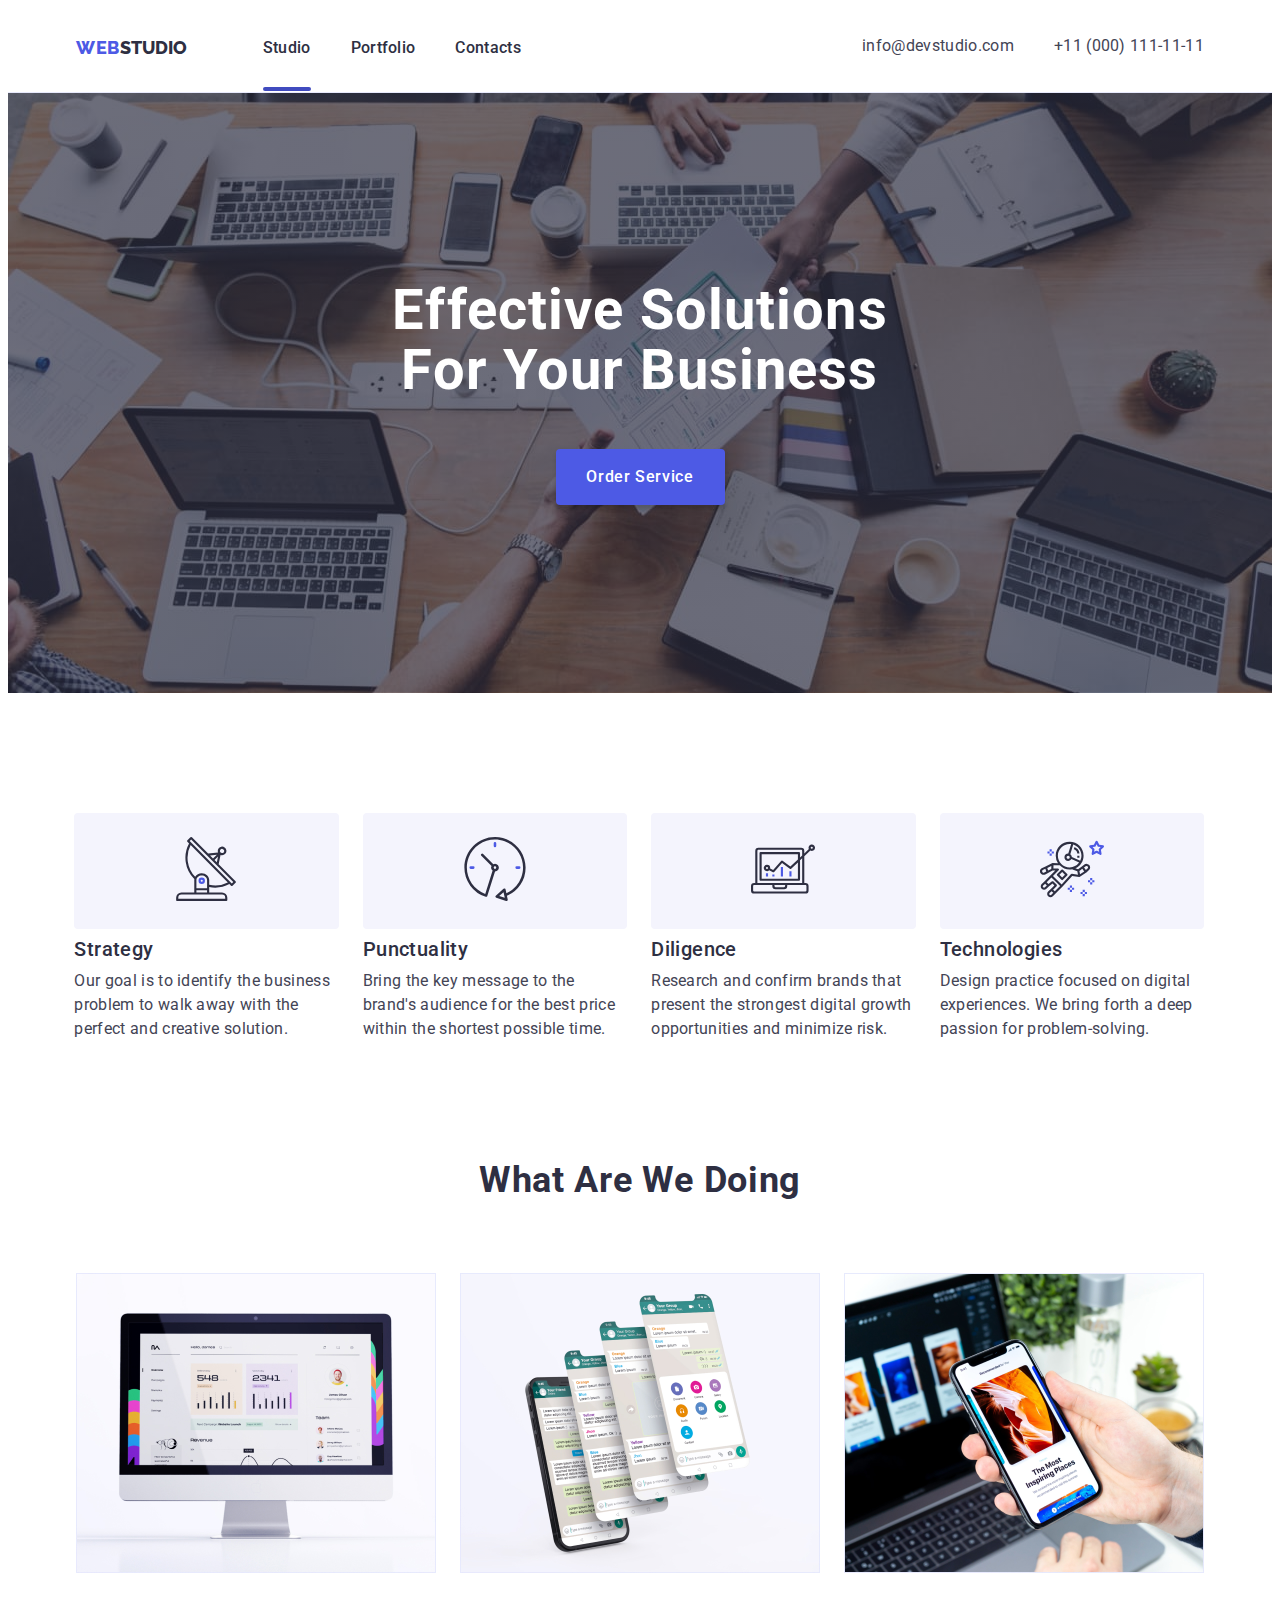
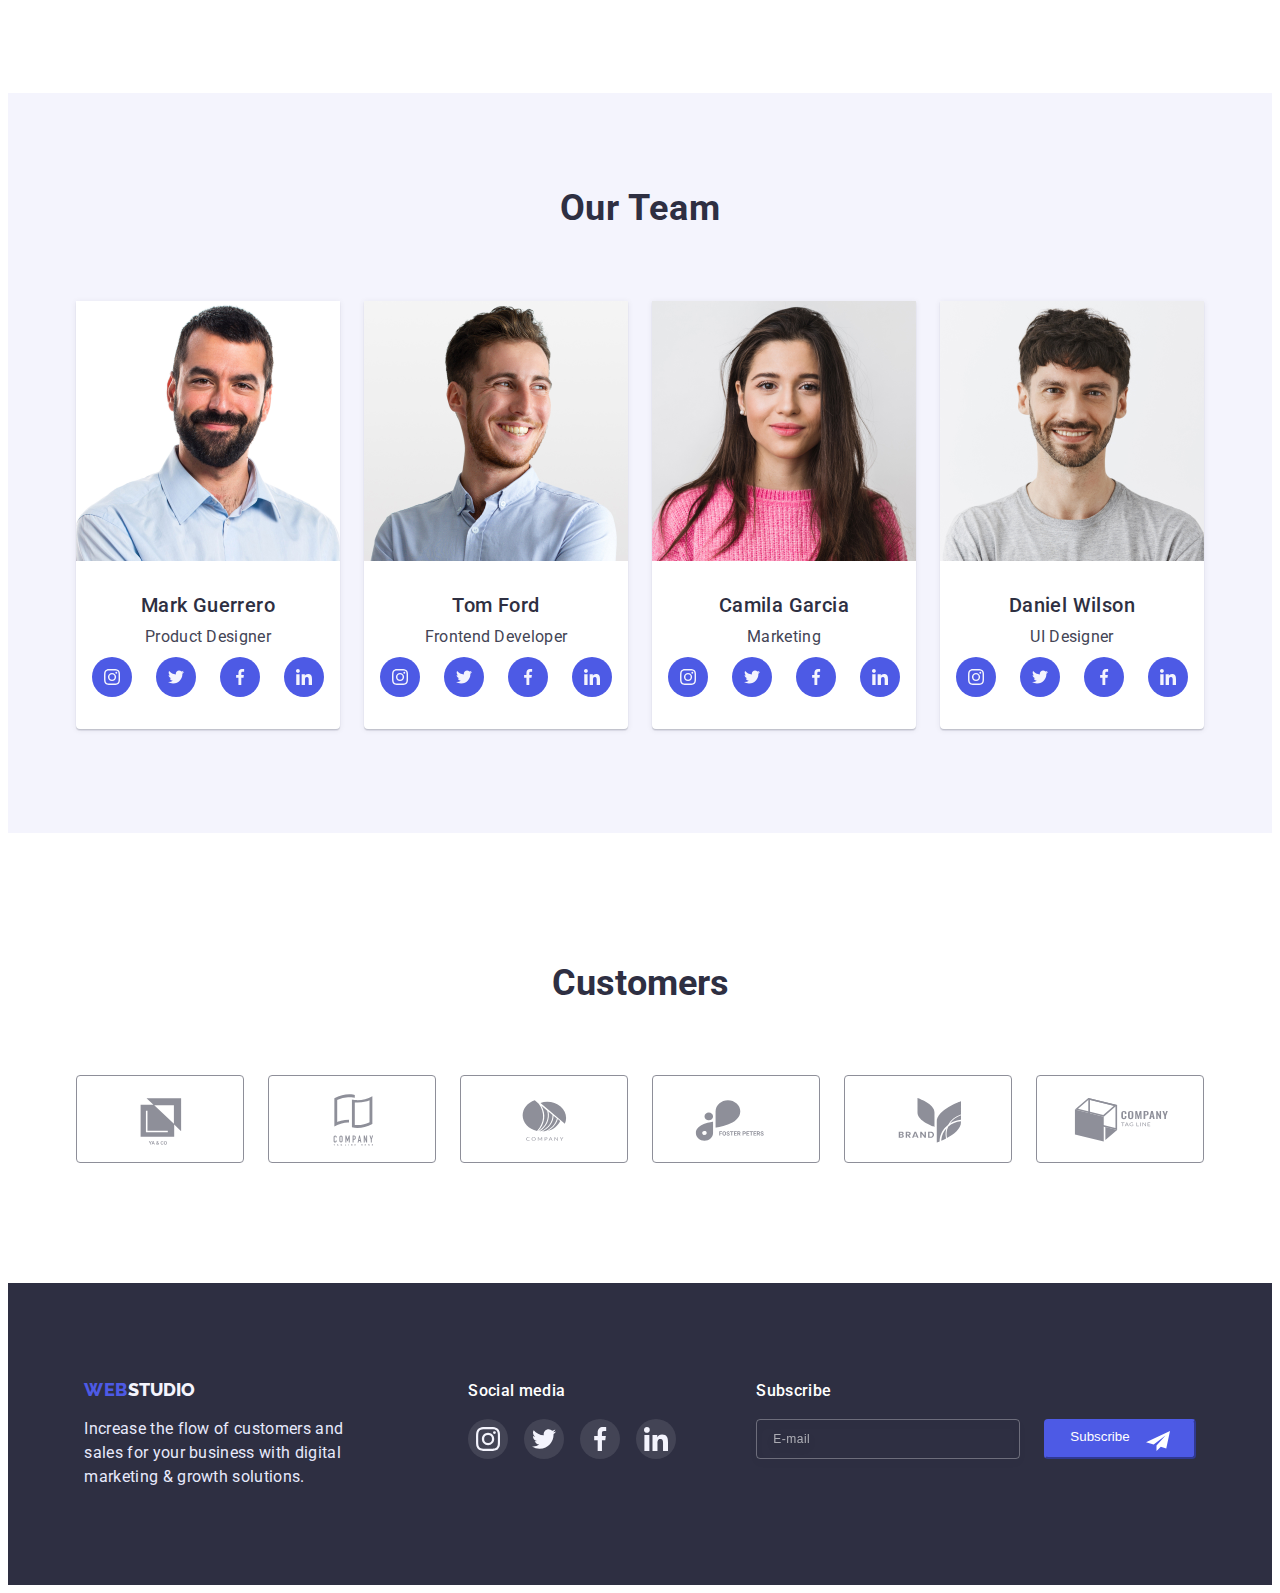
==== commit d04f138e: "mentors tips" ====
--- a/index.html
+++ b/index.html
@@ -228,408 +228,408 @@
 				</div>
 			</section>
 			<section class="features">
-				<div class="container features-container">
-					<h2 class="visually-hidden">Our Features</h2>
-					<ul class="features-list list">
-						<li class="features-item">
-							<div class="features-icons">
-								<a href="" class="svg-icon"></a>
-								<svg width="64" height="64">
-									<use href="./images/features-icons.svg#icon-antenna-1"></use>
-								</svg>
+					<div class="container features-container">
+						<h2 class="visually-hidden">Our Features</h2>
+						<ul class="features-list list">
+							<li class="features-item">
+								<div class="features-icons">
+									<a href="" class="svg-icon"></a>
+									<svg width="64" height="64">
+										<use href="./images/features-icons.svg#icon-antenna-1"></use>
+									</svg>
+								</div>
+								<h3 class="features-suptitle">Strategy</h3>
+								<p class="features-subtitle">
+									Our goal is to identify the business problem to walk away with
+									the perfect and creative solution.
+								</p>
+							</li>
+							<li class="features-item">
+								<div class="features-icons">
+									<a href="" class="svg-icon"></a>
+									<svg width="64" height="64">
+										<use href="./images/features-icons.svg#icon-clock-1"></use>
+									</svg>
+								</div>
+								<h3 class="features-suptitle">Punctuality</h3>
+								<p class="features-subtitle">
+									Bring the key message to the brand's audience for the best price
+									within the shortest possible time.
+								</p>
+							</li>
+							<li class="features-item">
+								<div class="features-icons">
+									<a href="" class="svg-icon"></a>
+									<svg width="64" height="64">
+										<use href="./images/features-icons.svg#icon-diagram-1"></use>
+									</svg>
+								</div>
+								<h3 class="features-suptitle">Diligence</h3>
+								<p class="features-subtitle">
+									Research and confirm brands that present the strongest digital
+									growth opportunities and minimize risk.
+								</p>
+							</li>
+							<li class="features-item">
+								<div class="features-icons">
+									<a href="" class="svg-icon"></a>
+									<svg width="64" height="64">
+										<use
+											href="./images/features-icons.svg#icon-astronaut-1"></use>
+									</svg>
+								</div>
+								<h3 class="features-suptitle">Technologies</h3>
+								<p class="features-subtitle">
+									Design practice focused on digital experiences. We bring forth a
+									deep passion for problem-solving.
+								</p>
+							</li>
+						</ul>
+					</div>
+				</section>
+				<section class="images">
+					<div class="container">
+						<h2 class="images-title">What are we doing</h2>
+						<ul class="images-list list">
+							<li class="images-item">
+								<img
+									src="./images/computer.jpg"
+									srcset="./images/computer@2x.jpg"
+									alt="computer photo"
+									width="360"
+									height="300" />
+							</li> 	
+							<li class="images-item">
+								<img
+									src="./images/phone.jpg"
+									srcset="./images/phone@2x.jpg"
+									alt="phone photo"
+									width="360"
+									height="300" />
+							</li>
+							<li class="images-item">
+								<img
+									src="./images/computerandphone.jpg"
+									srcset="./images/computerandphone@2x.jpg"
+									alt="phone in hand photo"
+									width="360"
+									height="300" />
+							</li>
+						</ul>
+					</div>
+				</section>
+				<section class="team">
+						<div class="container team-container tablet-container">
+							<h2 class="team-title">Our Team</h2>
+							<ul class="team-list list">
+								<li class="team-item">
+									<div class="team-caption">
+										<img
+											src="./images/productdesigner.jpg"
+											srcset="./images/productdesigner@2x.jpg"
+											alt="Product Designer photo"
+											height="260"
+											width="264" />
+										<div class="team-information">
+											<h3 class="team-suptitle">Mark Guerrero</h3>
+											<p class="team-subtitle">Product Designer</p>
+											<ul class="team-icon-list list">
+												<li class="team-icon-item">
+													<a href="" class="team-soc-link link">
+														<svg class="caption-soc-icon" width="16" height="16">
+															<use
+																href="./images/team-icons.svg#icon-instagram-2"></use>
+														</svg>
+													</a>
+												</li>
+												<li class="team-icon-item">
+													<a href="" class="team-soc-link link">
+														<svg class="caption-soc-icon" width="16" height="16">
+															<use
+																href="./images/team-icons.svg#icon-twitter-1"></use>
+														</svg>
+													</a>
+												</li>
+												<li class="team-icon-item">
+													<a href="" class="team-soc-link link">
+														<svg class="caption-soc-icon" width="16" height="16">
+															<use
+																href="./images/team-icons.svg#icon-facebook-1"></use>
+														</svg>
+													</a>
+												</li>
+												<li class="team-icon-item">
+													<a href="" class="team-soc-link link">
+														<svg class="caption-soc-icon" width="16" height="16">
+															<use
+																href="./images/team-icons.svg#icon-linkedin-1"></use>
+														</svg>
+													</a>
+												</li>
+											</ul>
+										</div>
+									</div>
+								</li>
+								<li class="team-item">
+									<div class="team-caption">
+										<img
+											src="./images/frontenddeveloper.jpg"
+											srcset="./images/frontenddeveloper@2x.jpg"
+											alt="Frontend Developer photo"
+											width="264"
+											height="260" />
+										<div class="team-information">
+											<h3 class="team-suptitle">Tom Ford</h3>
+											<p class="team-subtitle">Frontend Developer</p>
+											<ul class="team-icon-list list">
+												<li class="team-icon-item">
+													<a href="" class="team-soc-link link">
+														<svg class="caption-soc-icon" width="16" height="16">
+															<use
+																href="./images/team-icons.svg#icon-instagram-2"></use>
+														</svg>
+													</a>
+												</li>
+												<li class="team-icon-item">
+													<a href="" class="team-soc-link link">
+														<svg class="caption-soc-icon" width="16" height="16">
+															<use
+																href="./images/team-icons.svg#icon-twitter-1"></use>
+														</svg>
+													</a>
+												</li>
+												<li class="team-icon-item">
+													<a href="" class="team-soc-link link">
+														<svg class="caption-soc-icon" width="16" height="16">
+															<use
+																href="./images/team-icons.svg#icon-facebook-1"></use>
+														</svg>
+													</a>
+												</li>
+												<li class="team-icon-item">
+													<a href="" class="team-soc-link link">
+														<svg class="caption-soc-icon" width="16" height="16">
+															<use
+																href="./images/team-icons.svg#icon-linkedin-1"></use>
+														</svg>
+													</a>
+												</li>
+											</ul>
+										</div>
+									</div>
+								</li>
+								<li class="team-item">
+									<div class="team-caption">
+										<img
+											src="./images/marketing.jpg"
+											srcset="./images/marketing@2x.jpg"
+											alt="Marketing photo"
+											width="264"
+											height="260" />
+										<div class="team-information">
+											<h3 class="team-suptitle">Camila Garcia</h3>
+											<p class="team-subtitle">Marketing</p>
+											<ul class="team-icon-list list">
+												<li class="team-icon-item">
+													<a href="" class="team-soc-link link">
+														<svg class="caption-soc-icon" width="16" height="16">
+															<use
+																href="./images/team-icons.svg#icon-instagram-2"></use>
+														</svg>
+													</a>
+												</li>
+												<li class="team-icon-item">
+													<a href="" class="team-soc-link link">
+														<svg class="caption-soc-icon" width="16" height="16">
+															<use
+																href="./images/team-icons.svg#icon-twitter-1"></use>
+														</svg>
+													</a>
+												</li>
+												<li class="team-icon-item">
+													<a href="" class="team-soc-link link">
+														<svg class="caption-soc-icon" width="16" height="16">
+															<use
+																href="./images/team-icons.svg#icon-facebook-1"></use>
+														</svg>
+													</a>
+												</li>
+												<li class="team-icon-item">
+													<a href="" class="team-soc-link link">
+														<svg class="caption-soc-icon" width="16" height="16">
+															<use
+																href="./images/team-icons.svg#icon-linkedin-1"></use>
+														</svg>
+													</a>
+												</li>
+											</ul>
+										</div>
+									</div>
+								</li>
+								<li class="team-item">
+									<div class="team-caption">
+										<img
+											src="./images/uidesigner.jpg"
+											srcset="./images/uidesigner@2x.jpg"
+											alt="UI Designer photo"
+											width="264"
+											height="260" />
+										<div class="team-information">
+											<h3 class="team-suptitle">Daniel Wilson</h3>
+											<p class="team-subtitle">UI Designer</p>
+											<ul class="team-icon-list list">
+												<li class="team-icon-item">
+													<a href="" class="team-soc-link link">
+														<svg class="caption-soc-icon" width="16" height="16">
+															<use
+																href="./images/team-icons.svg#icon-instagram-2"></use>
+														</svg>
+													</a>
+												</li>
+												<li class="team-icon-item">
+													<a href="" class="team-soc-link link">
+														<svg class="caption-soc-icon" width="16" height="16">
+															<use
+																href="./images/team-icons.svg#icon-twitter-1"></use>
+														</svg>
+													</a>
+												</li>
+												<li class="team-icon-item">
+													<a href="" class="team-soc-link link">
+														<svg class="caption-soc-icon" width="16" height="16">
+															<use
+																href="./images/team-icons.svg#icon-facebook-1"></use>
+														</svg>
+													</a>
+												</li>
+												<li class="team-icon-item">
+													<a href="" class="team-soc-link link">
+														<svg class="caption-soc-icon" width="16" height="16">
+															<use
+																href="./images/team-icons.svg#icon-linkedin-1"></use>
+														</svg>
+													</a>
+												</li>
+											</ul>
+										</div>
+									</div>
+								</li>
+							</ul>
+						</div>
+					</section>
+					<section class="customers">
+						<div class="container tablet-container">
+							<h2 class="customers-header">Customers</h2>
+							<ul class="customers-icon-list list">
+								<li class="customers-icon-item">
+									<a href="" class="customers-icon-link link">
+										<svg class="customers-icon" width="104" height="56">
+											<use href="./images/customers-icons.svg#icon-Logo"></use>
+										</svg>
+									</a>
+								</li>
+								<li class="customers-icon-item">
+									<a href="" class="customers-icon-link link">
+										<svg class="customers-icon" width="104" height="56">
+											<use href="./images/customers-icons.svg#icon-Logo-1"></use>
+										</svg>
+									</a>
+								</li>
+								<li class="customers-icon-item">
+									<a href="" class="customers-icon-link link">
+										<svg class="customers-icon" width="104" height="56">
+											<use href="./images/customers-icons.svg#icon-Logo-2"></use>
+										</svg>
+									</a>
+								</li>
+								<li class="customers-icon-item">
+									<a href="" class="customers-icon-link link">
+										<svg class="customers-icon" width="104" height="56">
+											<use href="./images/customers-icons.svg#icon-Logo-3"></use>
+										</svg>
+									</a>
+								</li>
+								<li class="customers-icon-item">
+									<a href="" class="customers-icon-link link">
+										<svg class="customers-icon" width="104" height="56">
+											<use href="./images/customers-icons.svg#icon-Logo-4"></use>
+										</svg>
+									</a>
+								</li>
+								<li class="customers-icon-item">
+									<a href="" class="customers-icon-link link">
+										<svg class="customers-icon" width="104" height="56">
+											<use href="./images/customers-icons.svg#icon-Logo-5"></use>
+										</svg>
+									</a>
+								</li>
+							</ul>
+						</div>
+					</section>
+				</main>
+				<footer class="footer">
+					<div class="container footer-container tablet-container">
+						<div class="footer-block-one">
+							<a href="./index.html" class="footer-logo">
+								<span class="footer-logo-web">Web</span>Studio</a
+							>
+							<p class="footer-title">
+								Increase the flow of customers and sales for your business with
+								digital marketing & growth solutions.
+							</p>
+						</div>
+						<div class="social-media">
+							<h2 class="social-media-header">Social media</h2>
+							<ul class="social-media-list list">
+								<li class="social-media-item">
+									<a href="" class="social-media-link link">
+										<svg class="social-media-icon" width="24" height="24">
+											<use href="./images/team-icons.svg#icon-instagram-2"></use>
+										</svg>
+									</a>
+								</li>
+								<li class="social-media-item">
+									<a href="" class="social-media-link link">
+										<svg class="social-media-icon" width="24" height="24">
+											<use href="./images/team-icons.svg#icon-twitter-1"></use>
+										</svg>
+									</a>
+								</li>
+								<li class="social-media-item">
+									<a href="" class="social-media-link link">
+										<svg class="social-media-icon" width="24" height="24">
+											<use href="./images/team-icons.svg#icon-facebook-1"></use>
+										</svg>
+									</a>
+								</li>
+								<li class="social-media-item">
+									<a href="" class="social-media-link link">
+										<svg class="social-media-icon" width="24" height="24">
+											<use href="./images/team-icons.svg#icon-linkedin-1"></use>
+										</svg>
+									</a>
+								</li>
+							</ul>
+						</div>
+						<form class="footer-subscribe">
+							<p class="footer-subscribe-label">Subscribe</p>
+							<div class="footer-wraper">
+								<input
+									class="user-mail-subscribe"
+									aria-label="email"
+									type="mail"
+									name="user-mail-subscribe"
+									placeholder="E-mail" />
+								<button class="subscribe-btn" type="submit">
+									Subscribe
+									<svg class="subscribe-svg">
+										<use href="./images/modal-footer-icon.svg#icon-send"></use>
+									</svg>
+								</button>
 							</div>
-							<h3 class="features-suptitle">Strategy</h3>
-							<p class="features-subtitle">
-								Our goal is to identify the business problem to walk away with
-								the perfect and creative solution.
-							</p>
-						</li>
-						<li class="features-item">
-							<div class="features-icons">
-								<a href="" class="svg-icon"></a>
-								<svg width="64" height="64">
-									<use href="./images/features-icons.svg#icon-clock-1"></use>
-								</svg>
-							</div>
-							<h3 class="features-suptitle">Punctuality</h3>
-							<p class="features-subtitle">
-								Bring the key message to the brand's audience for the best price
-								within the shortest possible time.
-							</p>
-						</li>
-						<li class="features-item">
-							<div class="features-icons">
-								<a href="" class="svg-icon"></a>
-								<svg width="64" height="64">
-									<use href="./images/features-icons.svg#icon-diagram-1"></use>
-								</svg>
-							</div>
-							<h3 class="features-suptitle">Diligence</h3>
-							<p class="features-subtitle">
-								Research and confirm brands that present the strongest digital
-								growth opportunities and minimize risk.
-							</p>
-						</li>
-						<li class="features-item">
-							<div class="features-icons">
-								<a href="" class="svg-icon"></a>
-								<svg width="64" height="64">
-									<use
-										href="./images/features-icons.svg#icon-astronaut-1"></use>
-								</svg>
-							</div>
-							<h3 class="features-suptitle">Technologies</h3>
-							<p class="features-subtitle">
-								Design practice focused on digital experiences. We bring forth a
-								deep passion for problem-solving.
-							</p>
-						</li>
-					</ul>
-				</div>
-			</section>
-			<section class="images">
-				<div class="container">
-					<h2 class="images-title">What are we doing</h2>
-					<ul class="images-list list">
-						<li class="images-item">
-							<img
-								src="./images/computer.jpg"
-								srcset="./images/computer-2x.jpg"
-								alt="computer photo"
-								width="360"
-								height="300" />
-						</li>
-						<li class="images-item">
-							<img
-								src="./images/phone.jpg"
-								srcset="./images/phone-2x.jpg"
-								alt="phone photo"
-								width="360"
-								height="300" />
-						</li>
-						<li class="images-item">
-							<img
-								src="./images/computerandphone.jpg"
-								srcset="./images/computerandphone-2x.jpg"
-								alt="phone in hand photo"
-								width="360"
-								height="300" />
-						</li>
-					</ul>
-				</div>
-			</section>
-			<section class="team">
-				<div class="container team-container">
-					<h2 class="team-title">Our Team</h2>
-					<ul class="team-list list">
-						<li class="team-item">
-							<div class="team-caption">
-								<img
-									src="./images/productdesigner.jpg"
-									srcset="./images/productdesigner-2x.jpg"
-									alt="Product Designer photo"
-									height="260"
-									width="264" />
-								<div class="team-information">
-									<h3 class="team-suptitle">Mark Guerrero</h3>
-									<p class="team-subtitle">Product Designer</p>
-									<ul class="team-icon-list list">
-										<li class="team-icon-item">
-											<a href="" class="team-soc-link link">
-												<svg class="caption-soc-icon" width="16" height="16">
-													<use
-														href="./images/team-icons.svg#icon-instagram-2"></use>
-												</svg>
-											</a>
-										</li>
-										<li class="team-icon-item">
-											<a href="" class="team-soc-link link">
-												<svg class="caption-soc-icon" width="16" height="16">
-													<use
-														href="./images/team-icons.svg#icon-twitter-1"></use>
-												</svg>
-											</a>
-										</li>
-										<li class="team-icon-item">
-											<a href="" class="team-soc-link link">
-												<svg class="caption-soc-icon" width="16" height="16">
-													<use
-														href="./images/team-icons.svg#icon-facebook-1"></use>
-												</svg>
-											</a>
-										</li>
-										<li class="team-icon-item">
-											<a href="" class="team-soc-link link">
-												<svg class="caption-soc-icon" width="16" height="16">
-													<use
-														href="./images/team-icons.svg#icon-linkedin-1"></use>
-												</svg>
-											</a>
-										</li>
-									</ul>
-								</div>
-							</div>
-						</li>
-						<li class="team-item">
-							<div class="team-caption">
-								<img
-									src="./images/frontenddeveloper.jpg"
-									srcset="./images/frontenddeveloper-2x.jpg"
-									alt="Frontend Developer photo"
-									width="264"
-									height="260" />
-								<div class="team-information">
-									<h3 class="team-suptitle">Tom Ford</h3>
-									<p class="team-subtitle">Frontend Developer</p>
-									<ul class="team-icon-list list">
-										<li class="team-icon-item">
-											<a href="" class="team-soc-link link">
-												<svg class="caption-soc-icon" width="16" height="16">
-													<use
-														href="./images/team-icons.svg#icon-instagram-2"></use>
-												</svg>
-											</a>
-										</li>
-										<li class="team-icon-item">
-											<a href="" class="team-soc-link link">
-												<svg class="caption-soc-icon" width="16" height="16">
-													<use
-														href="./images/team-icons.svg#icon-twitter-1"></use>
-												</svg>
-											</a>
-										</li>
-										<li class="team-icon-item">
-											<a href="" class="team-soc-link link">
-												<svg class="caption-soc-icon" width="16" height="16">
-													<use
-														href="./images/team-icons.svg#icon-facebook-1"></use>
-												</svg>
-											</a>
-										</li>
-										<li class="team-icon-item">
-											<a href="" class="team-soc-link link">
-												<svg class="caption-soc-icon" width="16" height="16">
-													<use
-														href="./images/team-icons.svg#icon-linkedin-1"></use>
-												</svg>
-											</a>
-										</li>
-									</ul>
-								</div>
-							</div>
-						</li>
-						<li class="team-item">
-							<div class="team-caption">
-								<img
-									src="./images/marketing.jpg"
-									srcset="./images/marketing-2x.jpg"
-									alt="Marketing photo"
-									width="264"
-									height="260" />
-								<div class="team-information">
-									<h3 class="team-suptitle">Camila Garcia</h3>
-									<p class="team-subtitle">Marketing</p>
-									<ul class="team-icon-list list">
-										<li class="team-icon-item">
-											<a href="" class="team-soc-link link">
-												<svg class="caption-soc-icon" width="16" height="16">
-													<use
-														href="./images/team-icons.svg#icon-instagram-2"></use>
-												</svg>
-											</a>
-										</li>
-										<li class="team-icon-item">
-											<a href="" class="team-soc-link link">
-												<svg class="caption-soc-icon" width="16" height="16">
-													<use
-														href="./images/team-icons.svg#icon-twitter-1"></use>
-												</svg>
-											</a>
-										</li>
-										<li class="team-icon-item">
-											<a href="" class="team-soc-link link">
-												<svg class="caption-soc-icon" width="16" height="16">
-													<use
-														href="./images/team-icons.svg#icon-facebook-1"></use>
-												</svg>
-											</a>
-										</li>
-										<li class="team-icon-item">
-											<a href="" class="team-soc-link link">
-												<svg class="caption-soc-icon" width="16" height="16">
-													<use
-														href="./images/team-icons.svg#icon-linkedin-1"></use>
-												</svg>
-											</a>
-										</li>
-									</ul>
-								</div>
-							</div>
-						</li>
-						<li class="team-item">
-							<div class="team-caption">
-								<img
-									src="./images/uidesigner.jpg"
-									srcset="./images/uidesigner-2x.jpg"
-									alt="UI Designer photo"
-									width="264"
-									height="260" />
-								<div class="team-information">
-									<h3 class="team-suptitle">Daniel Wilson</h3>
-									<p class="team-subtitle">UI Designer</p>
-									<ul class="team-icon-list list">
-										<li class="team-icon-item">
-											<a href="" class="team-soc-link link">
-												<svg class="caption-soc-icon" width="16" height="16">
-													<use
-														href="./images/team-icons.svg#icon-instagram-2"></use>
-												</svg>
-											</a>
-										</li>
-										<li class="team-icon-item">
-											<a href="" class="team-soc-link link">
-												<svg class="caption-soc-icon" width="16" height="16">
-													<use
-														href="./images/team-icons.svg#icon-twitter-1"></use>
-												</svg>
-											</a>
-										</li>
-										<li class="team-icon-item">
-											<a href="" class="team-soc-link link">
-												<svg class="caption-soc-icon" width="16" height="16">
-													<use
-														href="./images/team-icons.svg#icon-facebook-1"></use>
-												</svg>
-											</a>
-										</li>
-										<li class="team-icon-item">
-											<a href="" class="team-soc-link link">
-												<svg class="caption-soc-icon" width="16" height="16">
-													<use
-														href="./images/team-icons.svg#icon-linkedin-1"></use>
-												</svg>
-											</a>
-										</li>
-									</ul>
-								</div>
-							</div>
-						</li>
-					</ul>
-				</div>
-			</section>
-			<section class="customers">
-				<div class="container">
-					<h2 class="customers-header">Customers</h2>
-					<ul class="customers-icon-list list">
-						<li class="customers-icon-item">
-							<a href="" class="customers-icon-link link">
-								<svg class="customers-icon" width="104" height="56">
-									<use href="./images/customers-icons.svg#icon-Logo"></use>
-								</svg>
-							</a>
-						</li>
-						<li class="customers-icon-item">
-							<a href="" class="customers-icon-link link">
-								<svg class="customers-icon" width="104" height="56">
-									<use href="./images/customers-icons.svg#icon-Logo-1"></use>
-								</svg>
-							</a>
-						</li>
-						<li class="customers-icon-item">
-							<a href="" class="customers-icon-link link">
-								<svg class="customers-icon" width="104" height="56">
-									<use href="./images/customers-icons.svg#icon-Logo-2"></use>
-								</svg>
-							</a>
-						</li>
-						<li class="customers-icon-item">
-							<a href="" class="customers-icon-link link">
-								<svg class="customers-icon" width="104" height="56">
-									<use href="./images/customers-icons.svg#icon-Logo-3"></use>
-								</svg>
-							</a>
-						</li>
-						<li class="customers-icon-item">
-							<a href="" class="customers-icon-link link">
-								<svg class="customers-icon" width="104" height="56">
-									<use href="./images/customers-icons.svg#icon-Logo-4"></use>
-								</svg>
-							</a>
-						</li>
-						<li class="customers-icon-item">
-							<a href="" class="customers-icon-link link">
-								<svg class="customers-icon" width="104" height="56">
-									<use href="./images/customers-icons.svg#icon-Logo-5"></use>
-								</svg>
-							</a>
-						</li>
-					</ul>
-				</div>
-			</section>
-		</main>
-		<footer class="footer">
-			<div class="container footer-container">
-				<div class="footer-block-one">
-					<a href="./index.html" class="footer-logo">
-						<span class="footer-logo-web">Web</span>Studio</a
-					>
-					<p class="footer-title">
-						Increase the flow of customers and sales for your business with
-						digital marketing & growth solutions.
-					</p>
-				</div>
-				<div class="social-media">
-					<h2 class="social-media-header">Social media</h2>
-					<ul class="social-media-list list">
-						<li class="social-media-item">
-							<a href="" class="social-media-link link">
-								<svg class="social-media-icon" width="24" height="24">
-									<use href="./images/team-icons.svg#icon-instagram-2"></use>
-								</svg>
-							</a>
-						</li>
-						<li class="social-media-item">
-							<a href="" class="social-media-link link">
-								<svg class="social-media-icon" width="24" height="24">
-									<use href="./images/team-icons.svg#icon-twitter-1"></use>
-								</svg>
-							</a>
-						</li>
-						<li class="social-media-item">
-							<a href="" class="social-media-link link">
-								<svg class="social-media-icon" width="24" height="24">
-									<use href="./images/team-icons.svg#icon-facebook-1"></use>
-								</svg>
-							</a>
-						</li>
-						<li class="social-media-item">
-							<a href="" class="social-media-link link">
-								<svg class="social-media-icon" width="24" height="24">
-									<use href="./images/team-icons.svg#icon-linkedin-1"></use>
-								</svg>
-							</a>
-						</li>
-					</ul>
-				</div>
-				<form class="footer-subscribe">
-					<p class="footer-subscribe-label">Subscribe</p>
-					<div class="footer-wraper">
-						<input
-							class="user-mail-subscribe"
-							aria-label="email"
-							type="mail"
-							name="user-mail-subscribe"
-							placeholder="E-mail" />
-						<button class="subscribe-btn" type="submit">
-							Subscribe
-							<svg class="subscribe-svg">
-								<use href="./images/modal-footer-icon.svg#icon-send"></use>
-							</svg>
-						</button>
+						</form>
 					</div>
-				</form>
-			</div>
-		</footer>
+				</footer>
 		<script src="./js/modal.js"></script>
 		<script src="./js/mobile.js"></script>
 	</body>
--- a/css/styles.css
+++ b/css/styles.css
@@ -233,6 +233,7 @@
 	width: 100%;
 	height: 100%;
 	background-color: rgba(46, 47, 66, 0.4);
+	overflow: scroll;
 	transition: opacity var(--transition-func), visibility var(--transition-func);
 }
 
@@ -254,9 +255,9 @@
 	border-radius: 4px;
 	position: absolute;
 	padding: 72px 24px 24px 24px;
-	top: 50%;
+	top: 20px;
 	left: 50%;
-	transform: translate(-50%, -50%) scale(1);
+	transform: translate(-50%, 0) scale(1);
 	transition: transform var(--transition-func), opacity var(--transition-func);
 }
 
@@ -633,12 +634,10 @@
 
 .team-item {
 	background-color: var(--sup-white-color);
-	/* margin-right: 24px; */
 	box-shadow: 0px 1px 6px rgba(46, 47, 66, 0.08),
 		0px 1px 1px rgba(46, 47, 66, 0.16), 0px 2px 1px rgba(46, 47, 66, 0.08);
 	border-radius: 0px 0px 4px 4px;
-	margin-bottom: 72px;
-	/* margin-bottom: 0; */
+
 }
 
 .team-caption {
@@ -722,15 +721,18 @@
 }
 
 .customers-header {
+	font-size: 36px;
+	line-height: calc(40 / 36);
 	text-align: center;
-	padding-bottom: 72px;
+	margin-bottom: 72px;
+
 }
 
 .customers-icon-list {
 	display: flex;
 	justify-content: center;
 	flex-wrap: wrap;
-	column-gap: 16px;
+	column-gap: 24px;
 	row-gap: 72px;
 }
 
--- a/css/mobile.css
+++ b/css/mobile.css
@@ -3,9 +3,6 @@
 		max-width: 428px;
 	}
 
-	.features-item {
-		/* margin-bottom: 72px; */
-	}
 
 	.features-list {
 	}
@@ -17,7 +14,14 @@
 	.user-mail-subscribe {
 		width: 396px;
 	}
+
+	.customers-icon-item {
+
+		column-gap: 16px;
+	}
+
 }
+
 
 @media screen and (min-width: 320px) {
 	.features-suptitle {
@@ -30,7 +34,7 @@
 				rgba(46, 47, 66, 0.7)
 			),
 			url(../images/herobackground-mob.jpg);
-		background-size: 428px, 428px;
+	
 	}
 
 	.hero-title {
@@ -49,6 +53,8 @@
 		display: flex;
 		flex-wrap: wrap;
 		justify-content: center;
+			row-gap: 72px;
+
 	}
 }
 
@@ -60,7 +66,7 @@
 				rgba(46, 47, 66, 0.7),
 				rgba(46, 47, 66, 0.7)
 			),
-			url(../images/herobackground-mob-2x.jpg);
+			url(../images/herobackground-mob@2x.jpg);
 	}
 }
 
@@ -83,7 +89,7 @@
 				rgba(46, 47, 66, 0.7),
 				rgba(46, 47, 66, 0.7)
 			),
-			url(../images/herobackground-tab-2x.jpg);
+			url(../images/herobackground-tab@2x.jpg);
 	}
 }
 
--- a/css/tablet.css
+++ b/css/tablet.css
@@ -9,7 +9,7 @@
 			),
 			url(../images/herobackground.jpg);
 		background-size: 1440px, 1440px, cover;
-        padding-bottom: 108px;
+		padding-bottom: 108px;
 	}
 
 	.header {
@@ -18,10 +18,6 @@
 
 	.header-list {
 		margin-left: 120px;
-	}
-
-	.container {
-		max-width: 768px;
 	}
 
 	.header-list {
@@ -61,18 +57,17 @@
 		margin-right: auto;
 	}
 
+	.tablet-container {
+		max-width: 582px;
+	}
+
 	.team {
 		padding-top: 96px;
 		padding-bottom: 104px;
 	}
 	.team-list {
-		/* max-width: 552px; */
 		row-gap: 64px;
 		column-gap: 24px;
-		/* margin: 0 auto; */
-	}
-	.team-item {
-		margin-bottom: 64px;
 	}
 
 	.features-list {
@@ -85,6 +80,16 @@
 	}
 
 	.features-suptitle {
+		text-align: left;
+	}
+
+	.customers-icon-link {
+		width: 168px;
+		height: 100%;
+	} 
+	.customers-icon-item {
+		height: 88px;
+
 	}
 
 	.footer-container {
@@ -95,7 +100,7 @@
 		align-items: start;
 		row-gap: 72px;
 		column-gap: 24px;
-		width: 552px;
+		width: 584px;
 	}
 	.footer-logo {
 		justify-content: start;
@@ -114,6 +119,10 @@
 		justify-content: start;
 	}
 
+	.portfolio-item {
+		width: calc((100% - 24px) / 2);
+	}
+	
 	.filter {
 		padding-top: 64px;
 		padding-bottom: 96px;
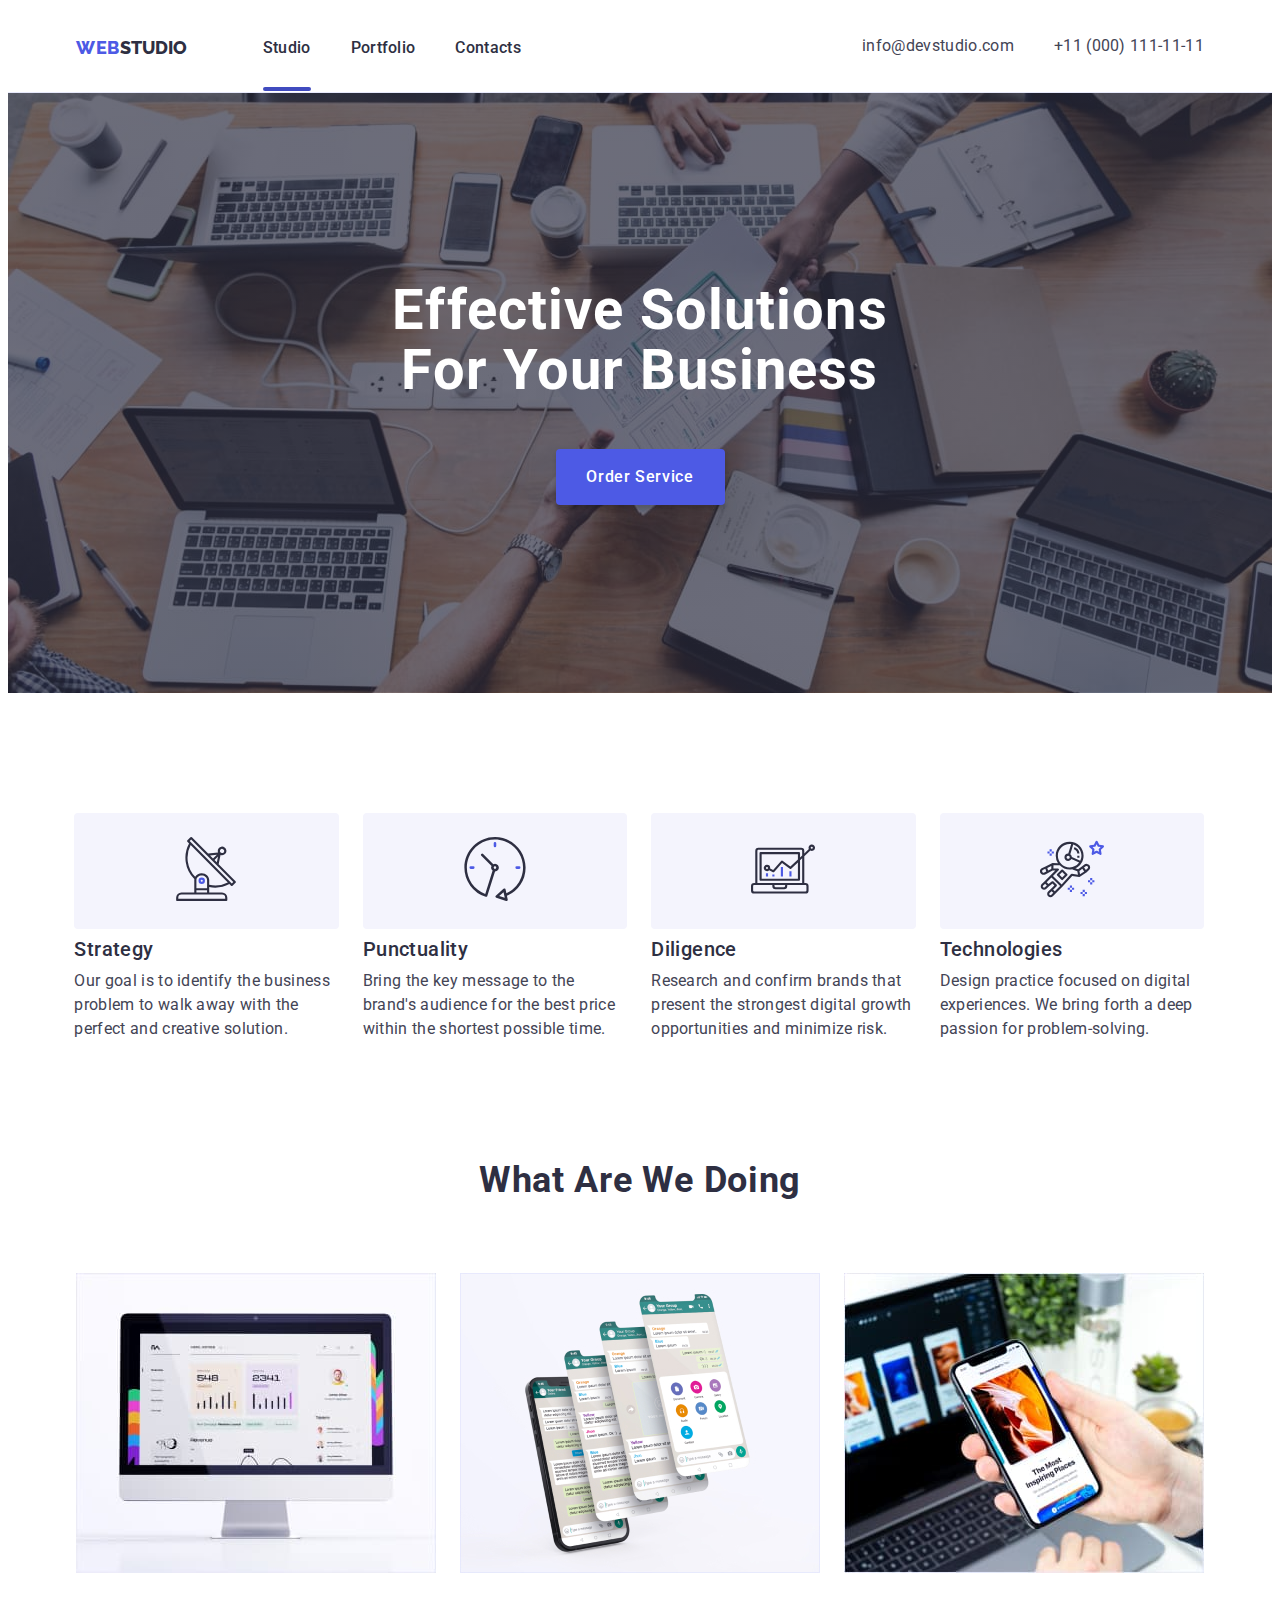
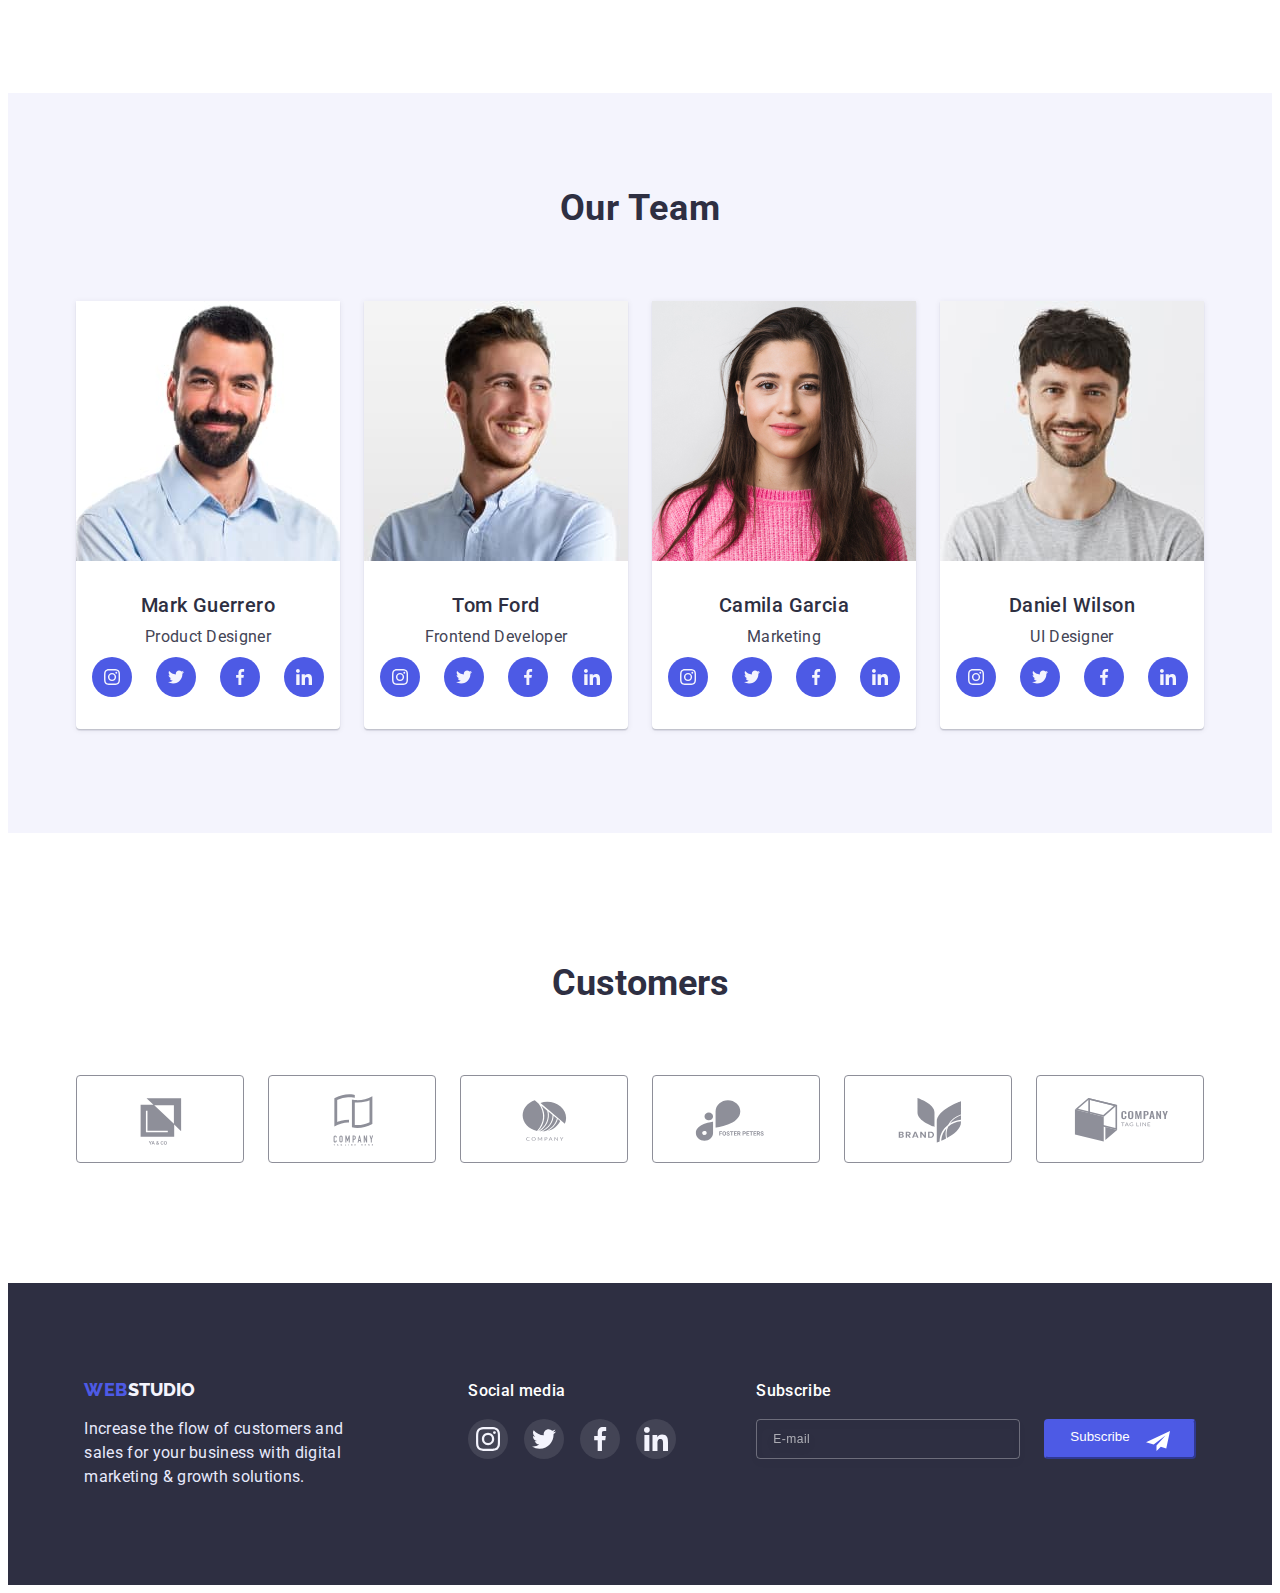
==== commit 387c8246: "resolution 2x update" ====
--- a/index.html
+++ b/index.html
@@ -228,408 +228,408 @@
 				</div>
 			</section>
 			<section class="features">
-					<div class="container features-container">
-						<h2 class="visually-hidden">Our Features</h2>
-						<ul class="features-list list">
-							<li class="features-item">
-								<div class="features-icons">
-									<a href="" class="svg-icon"></a>
-									<svg width="64" height="64">
-										<use href="./images/features-icons.svg#icon-antenna-1"></use>
-									</svg>
+				<div class="container features-container">
+					<h2 class="visually-hidden">Our Features</h2>
+					<ul class="features-list list">
+						<li class="features-item">
+							<div class="features-icons">
+								<a href="" class="svg-icon"></a>
+								<svg width="64" height="64">
+									<use href="./images/features-icons.svg#icon-antenna-1"></use>
+								</svg>
+							</div>
+							<h3 class="features-suptitle">Strategy</h3>
+							<p class="features-subtitle">
+								Our goal is to identify the business problem to walk away with
+								the perfect and creative solution.
+							</p>
+						</li>
+						<li class="features-item">
+							<div class="features-icons">
+								<a href="" class="svg-icon"></a>
+								<svg width="64" height="64">
+									<use href="./images/features-icons.svg#icon-clock-1"></use>
+								</svg>
+							</div>
+							<h3 class="features-suptitle">Punctuality</h3>
+							<p class="features-subtitle">
+								Bring the key message to the brand's audience for the best price
+								within the shortest possible time.
+							</p>
+						</li>
+						<li class="features-item">
+							<div class="features-icons">
+								<a href="" class="svg-icon"></a>
+								<svg width="64" height="64">
+									<use href="./images/features-icons.svg#icon-diagram-1"></use>
+								</svg>
+							</div>
+							<h3 class="features-suptitle">Diligence</h3>
+							<p class="features-subtitle">
+								Research and confirm brands that present the strongest digital
+								growth opportunities and minimize risk.
+							</p>
+						</li>
+						<li class="features-item">
+							<div class="features-icons">
+								<a href="" class="svg-icon"></a>
+								<svg width="64" height="64">
+									<use
+										href="./images/features-icons.svg#icon-astronaut-1"></use>
+								</svg>
+							</div>
+							<h3 class="features-suptitle">Technologies</h3>
+							<p class="features-subtitle">
+								Design practice focused on digital experiences. We bring forth a
+								deep passion for problem-solving.
+							</p>
+						</li>
+					</ul>
+				</div>
+			</section>
+			<section class="images">
+				<div class="container">
+					<h2 class="images-title">What are we doing</h2>
+					<ul class="images-list list">
+						<li class="images-item">
+							<img
+								srcset="./images/computer@2x.jpg 2x"
+								src="./images/computer.jpg"
+								alt="computer photo"
+								width="360"
+								height="300" />
+						</li>
+						<li class="images-item">
+							<img
+								srcset="./images/phone@2x.jpg 2x"
+								src="./images/phone.jpg"
+								alt="phone photo"
+								width="360"
+								height="300" />
+						</li>
+						<li class="images-item">
+							<img
+								srcset="./images/computerandphone@2x.jpg 2x"
+								src="./images/computerandphone.jpg"
+								alt="phone in hand photo"
+								width="360"
+								height="300" />
+						</li>
+					</ul>
+				</div>
+			</section>
+			<section class="team">
+				<div class="container team-container tablet-container">
+					<h2 class="team-title">Our Team</h2>
+					<ul class="team-list list">
+						<li class="team-item">
+							<div class="team-caption">
+								<img
+									srcset="./images/productdesigner@2x.jpg 2x"
+									src="./images/productdesigner.jpg"
+									alt="Product Designer photo"
+									height="260"
+									width="264" />
+								<div class="team-information">
+									<h3 class="team-suptitle">Mark Guerrero</h3>
+									<p class="team-subtitle">Product Designer</p>
+									<ul class="team-icon-list list">
+										<li class="team-icon-item">
+											<a href="" class="team-soc-link link">
+												<svg class="caption-soc-icon" width="16" height="16">
+													<use
+														href="./images/team-icons.svg#icon-instagram-2"></use>
+												</svg>
+											</a>
+										</li>
+										<li class="team-icon-item">
+											<a href="" class="team-soc-link link">
+												<svg class="caption-soc-icon" width="16" height="16">
+													<use
+														href="./images/team-icons.svg#icon-twitter-1"></use>
+												</svg>
+											</a>
+										</li>
+										<li class="team-icon-item">
+											<a href="" class="team-soc-link link">
+												<svg class="caption-soc-icon" width="16" height="16">
+													<use
+														href="./images/team-icons.svg#icon-facebook-1"></use>
+												</svg>
+											</a>
+										</li>
+										<li class="team-icon-item">
+											<a href="" class="team-soc-link link">
+												<svg class="caption-soc-icon" width="16" height="16">
+													<use
+														href="./images/team-icons.svg#icon-linkedin-1"></use>
+												</svg>
+											</a>
+										</li>
+									</ul>
 								</div>
-								<h3 class="features-suptitle">Strategy</h3>
-								<p class="features-subtitle">
-									Our goal is to identify the business problem to walk away with
-									the perfect and creative solution.
-								</p>
-							</li>
-							<li class="features-item">
-								<div class="features-icons">
-									<a href="" class="svg-icon"></a>
-									<svg width="64" height="64">
-										<use href="./images/features-icons.svg#icon-clock-1"></use>
-									</svg>
+							</div>
+						</li>
+						<li class="team-item">
+							<div class="team-caption">
+								<img
+									srcset="./images/frontenddeveloper@2x.jpg 2x"
+									src="./images/frontenddeveloper.jpg"
+									alt="Frontend Developer photo"
+									width="264"
+									height="260" />
+								<div class="team-information">
+									<h3 class="team-suptitle">Tom Ford</h3>
+									<p class="team-subtitle">Frontend Developer</p>
+									<ul class="team-icon-list list">
+										<li class="team-icon-item">
+											<a href="" class="team-soc-link link">
+												<svg class="caption-soc-icon" width="16" height="16">
+													<use
+														href="./images/team-icons.svg#icon-instagram-2"></use>
+												</svg>
+											</a>
+										</li>
+										<li class="team-icon-item">
+											<a href="" class="team-soc-link link">
+												<svg class="caption-soc-icon" width="16" height="16">
+													<use
+														href="./images/team-icons.svg#icon-twitter-1"></use>
+												</svg>
+											</a>
+										</li>
+										<li class="team-icon-item">
+											<a href="" class="team-soc-link link">
+												<svg class="caption-soc-icon" width="16" height="16">
+													<use
+														href="./images/team-icons.svg#icon-facebook-1"></use>
+												</svg>
+											</a>
+										</li>
+										<li class="team-icon-item">
+											<a href="" class="team-soc-link link">
+												<svg class="caption-soc-icon" width="16" height="16">
+													<use
+														href="./images/team-icons.svg#icon-linkedin-1"></use>
+												</svg>
+											</a>
+										</li>
+									</ul>
 								</div>
-								<h3 class="features-suptitle">Punctuality</h3>
-								<p class="features-subtitle">
-									Bring the key message to the brand's audience for the best price
-									within the shortest possible time.
-								</p>
-							</li>
-							<li class="features-item">
-								<div class="features-icons">
-									<a href="" class="svg-icon"></a>
-									<svg width="64" height="64">
-										<use href="./images/features-icons.svg#icon-diagram-1"></use>
-									</svg>
+							</div>
+						</li>
+						<li class="team-item">
+							<div class="team-caption">
+								<img
+									srcset="./images/marketing@2x.jpg 2x"
+									src="./images/marketing.jpg"
+									alt="Marketing photo"
+									width="264"
+									height="260" />
+								<div class="team-information">
+									<h3 class="team-suptitle">Camila Garcia</h3>
+									<p class="team-subtitle">Marketing</p>
+									<ul class="team-icon-list list">
+										<li class="team-icon-item">
+											<a href="" class="team-soc-link link">
+												<svg class="caption-soc-icon" width="16" height="16">
+													<use
+														href="./images/team-icons.svg#icon-instagram-2"></use>
+												</svg>
+											</a>
+										</li>
+										<li class="team-icon-item">
+											<a href="" class="team-soc-link link">
+												<svg class="caption-soc-icon" width="16" height="16">
+													<use
+														href="./images/team-icons.svg#icon-twitter-1"></use>
+												</svg>
+											</a>
+										</li>
+										<li class="team-icon-item">
+											<a href="" class="team-soc-link link">
+												<svg class="caption-soc-icon" width="16" height="16">
+													<use
+														href="./images/team-icons.svg#icon-facebook-1"></use>
+												</svg>
+											</a>
+										</li>
+										<li class="team-icon-item">
+											<a href="" class="team-soc-link link">
+												<svg class="caption-soc-icon" width="16" height="16">
+													<use
+														href="./images/team-icons.svg#icon-linkedin-1"></use>
+												</svg>
+											</a>
+										</li>
+									</ul>
 								</div>
-								<h3 class="features-suptitle">Diligence</h3>
-								<p class="features-subtitle">
-									Research and confirm brands that present the strongest digital
-									growth opportunities and minimize risk.
-								</p>
-							</li>
-							<li class="features-item">
-								<div class="features-icons">
-									<a href="" class="svg-icon"></a>
-									<svg width="64" height="64">
-										<use
-											href="./images/features-icons.svg#icon-astronaut-1"></use>
-									</svg>
+							</div>
+						</li>
+						<li class="team-item">
+							<div class="team-caption">
+								<img
+									srcset="./images/uidesigner@2x.jpg 2x"
+									src="./images/uidesigner.jpg"
+									alt="UI Designer photo"
+									width="264"
+									height="260" />
+								<div class="team-information">
+									<h3 class="team-suptitle">Daniel Wilson</h3>
+									<p class="team-subtitle">UI Designer</p>
+									<ul class="team-icon-list list">
+										<li class="team-icon-item">
+											<a href="" class="team-soc-link link">
+												<svg class="caption-soc-icon" width="16" height="16">
+													<use
+														href="./images/team-icons.svg#icon-instagram-2"></use>
+												</svg>
+											</a>
+										</li>
+										<li class="team-icon-item">
+											<a href="" class="team-soc-link link">
+												<svg class="caption-soc-icon" width="16" height="16">
+													<use
+														href="./images/team-icons.svg#icon-twitter-1"></use>
+												</svg>
+											</a>
+										</li>
+										<li class="team-icon-item">
+											<a href="" class="team-soc-link link">
+												<svg class="caption-soc-icon" width="16" height="16">
+													<use
+														href="./images/team-icons.svg#icon-facebook-1"></use>
+												</svg>
+											</a>
+										</li>
+										<li class="team-icon-item">
+											<a href="" class="team-soc-link link">
+												<svg class="caption-soc-icon" width="16" height="16">
+													<use
+														href="./images/team-icons.svg#icon-linkedin-1"></use>
+												</svg>
+											</a>
+										</li>
+									</ul>
 								</div>
-								<h3 class="features-suptitle">Technologies</h3>
-								<p class="features-subtitle">
-									Design practice focused on digital experiences. We bring forth a
-									deep passion for problem-solving.
-								</p>
-							</li>
-						</ul>
+							</div>
+						</li>
+					</ul>
+				</div>
+			</section>
+			<section class="customers">
+				<div class="container tablet-container">
+					<h2 class="customers-header">Customers</h2>
+					<ul class="customers-icon-list list">
+						<li class="customers-icon-item">
+							<a href="" class="customers-icon-link link">
+								<svg class="customers-icon" width="104" height="56">
+									<use href="./images/customers-icons.svg#icon-Logo"></use>
+								</svg>
+							</a>
+						</li>
+						<li class="customers-icon-item">
+							<a href="" class="customers-icon-link link">
+								<svg class="customers-icon" width="104" height="56">
+									<use href="./images/customers-icons.svg#icon-Logo-1"></use>
+								</svg>
+							</a>
+						</li>
+						<li class="customers-icon-item">
+							<a href="" class="customers-icon-link link">
+								<svg class="customers-icon" width="104" height="56">
+									<use href="./images/customers-icons.svg#icon-Logo-2"></use>
+								</svg>
+							</a>
+						</li>
+						<li class="customers-icon-item">
+							<a href="" class="customers-icon-link link">
+								<svg class="customers-icon" width="104" height="56">
+									<use href="./images/customers-icons.svg#icon-Logo-3"></use>
+								</svg>
+							</a>
+						</li>
+						<li class="customers-icon-item">
+							<a href="" class="customers-icon-link link">
+								<svg class="customers-icon" width="104" height="56">
+									<use href="./images/customers-icons.svg#icon-Logo-4"></use>
+								</svg>
+							</a>
+						</li>
+						<li class="customers-icon-item">
+							<a href="" class="customers-icon-link link">
+								<svg class="customers-icon" width="104" height="56">
+									<use href="./images/customers-icons.svg#icon-Logo-5"></use>
+								</svg>
+							</a>
+						</li>
+					</ul>
+				</div>
+			</section>
+		</main>
+		<footer class="footer">
+			<div class="container footer-container tablet-container">
+				<div class="footer-block-one">
+					<a href="./index.html" class="footer-logo">
+						<span class="footer-logo-web">Web</span>Studio</a
+					>
+					<p class="footer-title">
+						Increase the flow of customers and sales for your business with
+						digital marketing & growth solutions.
+					</p>
+				</div>
+				<div class="social-media">
+					<h2 class="social-media-header">Social media</h2>
+					<ul class="social-media-list list">
+						<li class="social-media-item">
+							<a href="" class="social-media-link link">
+								<svg class="social-media-icon" width="24" height="24">
+									<use href="./images/team-icons.svg#icon-instagram-2"></use>
+								</svg>
+							</a>
+						</li>
+						<li class="social-media-item">
+							<a href="" class="social-media-link link">
+								<svg class="social-media-icon" width="24" height="24">
+									<use href="./images/team-icons.svg#icon-twitter-1"></use>
+								</svg>
+							</a>
+						</li>
+						<li class="social-media-item">
+							<a href="" class="social-media-link link">
+								<svg class="social-media-icon" width="24" height="24">
+									<use href="./images/team-icons.svg#icon-facebook-1"></use>
+								</svg>
+							</a>
+						</li>
+						<li class="social-media-item">
+							<a href="" class="social-media-link link">
+								<svg class="social-media-icon" width="24" height="24">
+									<use href="./images/team-icons.svg#icon-linkedin-1"></use>
+								</svg>
+							</a>
+						</li>
+					</ul>
+				</div>
+				<form class="footer-subscribe">
+					<p class="footer-subscribe-label">Subscribe</p>
+					<div class="footer-wraper">
+						<input
+							class="user-mail-subscribe"
+							aria-label="email"
+							type="mail"
+							name="user-mail-subscribe"
+							placeholder="E-mail" />
+						<button class="subscribe-btn" type="submit">
+							Subscribe
+							<svg class="subscribe-svg">
+								<use href="./images/modal-footer-icon.svg#icon-send"></use>
+							</svg>
+						</button>
 					</div>
-				</section>
-				<section class="images">
-					<div class="container">
-						<h2 class="images-title">What are we doing</h2>
-						<ul class="images-list list">
-							<li class="images-item">
-								<img
-									src="./images/computer.jpg"
-									srcset="./images/computer@2x.jpg"
-									alt="computer photo"
-									width="360"
-									height="300" />
-							</li> 	
-							<li class="images-item">
-								<img
-									src="./images/phone.jpg"
-									srcset="./images/phone@2x.jpg"
-									alt="phone photo"
-									width="360"
-									height="300" />
-							</li>
-							<li class="images-item">
-								<img
-									src="./images/computerandphone.jpg"
-									srcset="./images/computerandphone@2x.jpg"
-									alt="phone in hand photo"
-									width="360"
-									height="300" />
-							</li>
-						</ul>
-					</div>
-				</section>
-				<section class="team">
-						<div class="container team-container tablet-container">
-							<h2 class="team-title">Our Team</h2>
-							<ul class="team-list list">
-								<li class="team-item">
-									<div class="team-caption">
-										<img
-											src="./images/productdesigner.jpg"
-											srcset="./images/productdesigner@2x.jpg"
-											alt="Product Designer photo"
-											height="260"
-											width="264" />
-										<div class="team-information">
-											<h3 class="team-suptitle">Mark Guerrero</h3>
-											<p class="team-subtitle">Product Designer</p>
-											<ul class="team-icon-list list">
-												<li class="team-icon-item">
-													<a href="" class="team-soc-link link">
-														<svg class="caption-soc-icon" width="16" height="16">
-															<use
-																href="./images/team-icons.svg#icon-instagram-2"></use>
-														</svg>
-													</a>
-												</li>
-												<li class="team-icon-item">
-													<a href="" class="team-soc-link link">
-														<svg class="caption-soc-icon" width="16" height="16">
-															<use
-																href="./images/team-icons.svg#icon-twitter-1"></use>
-														</svg>
-													</a>
-												</li>
-												<li class="team-icon-item">
-													<a href="" class="team-soc-link link">
-														<svg class="caption-soc-icon" width="16" height="16">
-															<use
-																href="./images/team-icons.svg#icon-facebook-1"></use>
-														</svg>
-													</a>
-												</li>
-												<li class="team-icon-item">
-													<a href="" class="team-soc-link link">
-														<svg class="caption-soc-icon" width="16" height="16">
-															<use
-																href="./images/team-icons.svg#icon-linkedin-1"></use>
-														</svg>
-													</a>
-												</li>
-											</ul>
-										</div>
-									</div>
-								</li>
-								<li class="team-item">
-									<div class="team-caption">
-										<img
-											src="./images/frontenddeveloper.jpg"
-											srcset="./images/frontenddeveloper@2x.jpg"
-											alt="Frontend Developer photo"
-											width="264"
-											height="260" />
-										<div class="team-information">
-											<h3 class="team-suptitle">Tom Ford</h3>
-											<p class="team-subtitle">Frontend Developer</p>
-											<ul class="team-icon-list list">
-												<li class="team-icon-item">
-													<a href="" class="team-soc-link link">
-														<svg class="caption-soc-icon" width="16" height="16">
-															<use
-																href="./images/team-icons.svg#icon-instagram-2"></use>
-														</svg>
-													</a>
-												</li>
-												<li class="team-icon-item">
-													<a href="" class="team-soc-link link">
-														<svg class="caption-soc-icon" width="16" height="16">
-															<use
-																href="./images/team-icons.svg#icon-twitter-1"></use>
-														</svg>
-													</a>
-												</li>
-												<li class="team-icon-item">
-													<a href="" class="team-soc-link link">
-														<svg class="caption-soc-icon" width="16" height="16">
-															<use
-																href="./images/team-icons.svg#icon-facebook-1"></use>
-														</svg>
-													</a>
-												</li>
-												<li class="team-icon-item">
-													<a href="" class="team-soc-link link">
-														<svg class="caption-soc-icon" width="16" height="16">
-															<use
-																href="./images/team-icons.svg#icon-linkedin-1"></use>
-														</svg>
-													</a>
-												</li>
-											</ul>
-										</div>
-									</div>
-								</li>
-								<li class="team-item">
-									<div class="team-caption">
-										<img
-											src="./images/marketing.jpg"
-											srcset="./images/marketing@2x.jpg"
-											alt="Marketing photo"
-											width="264"
-											height="260" />
-										<div class="team-information">
-											<h3 class="team-suptitle">Camila Garcia</h3>
-											<p class="team-subtitle">Marketing</p>
-											<ul class="team-icon-list list">
-												<li class="team-icon-item">
-													<a href="" class="team-soc-link link">
-														<svg class="caption-soc-icon" width="16" height="16">
-															<use
-																href="./images/team-icons.svg#icon-instagram-2"></use>
-														</svg>
-													</a>
-												</li>
-												<li class="team-icon-item">
-													<a href="" class="team-soc-link link">
-														<svg class="caption-soc-icon" width="16" height="16">
-															<use
-																href="./images/team-icons.svg#icon-twitter-1"></use>
-														</svg>
-													</a>
-												</li>
-												<li class="team-icon-item">
-													<a href="" class="team-soc-link link">
-														<svg class="caption-soc-icon" width="16" height="16">
-															<use
-																href="./images/team-icons.svg#icon-facebook-1"></use>
-														</svg>
-													</a>
-												</li>
-												<li class="team-icon-item">
-													<a href="" class="team-soc-link link">
-														<svg class="caption-soc-icon" width="16" height="16">
-															<use
-																href="./images/team-icons.svg#icon-linkedin-1"></use>
-														</svg>
-													</a>
-												</li>
-											</ul>
-										</div>
-									</div>
-								</li>
-								<li class="team-item">
-									<div class="team-caption">
-										<img
-											src="./images/uidesigner.jpg"
-											srcset="./images/uidesigner@2x.jpg"
-											alt="UI Designer photo"
-											width="264"
-											height="260" />
-										<div class="team-information">
-											<h3 class="team-suptitle">Daniel Wilson</h3>
-											<p class="team-subtitle">UI Designer</p>
-											<ul class="team-icon-list list">
-												<li class="team-icon-item">
-													<a href="" class="team-soc-link link">
-														<svg class="caption-soc-icon" width="16" height="16">
-															<use
-																href="./images/team-icons.svg#icon-instagram-2"></use>
-														</svg>
-													</a>
-												</li>
-												<li class="team-icon-item">
-													<a href="" class="team-soc-link link">
-														<svg class="caption-soc-icon" width="16" height="16">
-															<use
-																href="./images/team-icons.svg#icon-twitter-1"></use>
-														</svg>
-													</a>
-												</li>
-												<li class="team-icon-item">
-													<a href="" class="team-soc-link link">
-														<svg class="caption-soc-icon" width="16" height="16">
-															<use
-																href="./images/team-icons.svg#icon-facebook-1"></use>
-														</svg>
-													</a>
-												</li>
-												<li class="team-icon-item">
-													<a href="" class="team-soc-link link">
-														<svg class="caption-soc-icon" width="16" height="16">
-															<use
-																href="./images/team-icons.svg#icon-linkedin-1"></use>
-														</svg>
-													</a>
-												</li>
-											</ul>
-										</div>
-									</div>
-								</li>
-							</ul>
-						</div>
-					</section>
-					<section class="customers">
-						<div class="container tablet-container">
-							<h2 class="customers-header">Customers</h2>
-							<ul class="customers-icon-list list">
-								<li class="customers-icon-item">
-									<a href="" class="customers-icon-link link">
-										<svg class="customers-icon" width="104" height="56">
-											<use href="./images/customers-icons.svg#icon-Logo"></use>
-										</svg>
-									</a>
-								</li>
-								<li class="customers-icon-item">
-									<a href="" class="customers-icon-link link">
-										<svg class="customers-icon" width="104" height="56">
-											<use href="./images/customers-icons.svg#icon-Logo-1"></use>
-										</svg>
-									</a>
-								</li>
-								<li class="customers-icon-item">
-									<a href="" class="customers-icon-link link">
-										<svg class="customers-icon" width="104" height="56">
-											<use href="./images/customers-icons.svg#icon-Logo-2"></use>
-										</svg>
-									</a>
-								</li>
-								<li class="customers-icon-item">
-									<a href="" class="customers-icon-link link">
-										<svg class="customers-icon" width="104" height="56">
-											<use href="./images/customers-icons.svg#icon-Logo-3"></use>
-										</svg>
-									</a>
-								</li>
-								<li class="customers-icon-item">
-									<a href="" class="customers-icon-link link">
-										<svg class="customers-icon" width="104" height="56">
-											<use href="./images/customers-icons.svg#icon-Logo-4"></use>
-										</svg>
-									</a>
-								</li>
-								<li class="customers-icon-item">
-									<a href="" class="customers-icon-link link">
-										<svg class="customers-icon" width="104" height="56">
-											<use href="./images/customers-icons.svg#icon-Logo-5"></use>
-										</svg>
-									</a>
-								</li>
-							</ul>
-						</div>
-					</section>
-				</main>
-				<footer class="footer">
-					<div class="container footer-container tablet-container">
-						<div class="footer-block-one">
-							<a href="./index.html" class="footer-logo">
-								<span class="footer-logo-web">Web</span>Studio</a
-							>
-							<p class="footer-title">
-								Increase the flow of customers and sales for your business with
-								digital marketing & growth solutions.
-							</p>
-						</div>
-						<div class="social-media">
-							<h2 class="social-media-header">Social media</h2>
-							<ul class="social-media-list list">
-								<li class="social-media-item">
-									<a href="" class="social-media-link link">
-										<svg class="social-media-icon" width="24" height="24">
-											<use href="./images/team-icons.svg#icon-instagram-2"></use>
-										</svg>
-									</a>
-								</li>
-								<li class="social-media-item">
-									<a href="" class="social-media-link link">
-										<svg class="social-media-icon" width="24" height="24">
-											<use href="./images/team-icons.svg#icon-twitter-1"></use>
-										</svg>
-									</a>
-								</li>
-								<li class="social-media-item">
-									<a href="" class="social-media-link link">
-										<svg class="social-media-icon" width="24" height="24">
-											<use href="./images/team-icons.svg#icon-facebook-1"></use>
-										</svg>
-									</a>
-								</li>
-								<li class="social-media-item">
-									<a href="" class="social-media-link link">
-										<svg class="social-media-icon" width="24" height="24">
-											<use href="./images/team-icons.svg#icon-linkedin-1"></use>
-										</svg>
-									</a>
-								</li>
-							</ul>
-						</div>
-						<form class="footer-subscribe">
-							<p class="footer-subscribe-label">Subscribe</p>
-							<div class="footer-wraper">
-								<input
-									class="user-mail-subscribe"
-									aria-label="email"
-									type="mail"
-									name="user-mail-subscribe"
-									placeholder="E-mail" />
-								<button class="subscribe-btn" type="submit">
-									Subscribe
-									<svg class="subscribe-svg">
-										<use href="./images/modal-footer-icon.svg#icon-send"></use>
-									</svg>
-								</button>
-							</div>
-						</form>
-					</div>
-				</footer>
+				</form>
+			</div>
+		</footer>
 		<script src="./js/modal.js"></script>
 		<script src="./js/mobile.js"></script>
 	</body>
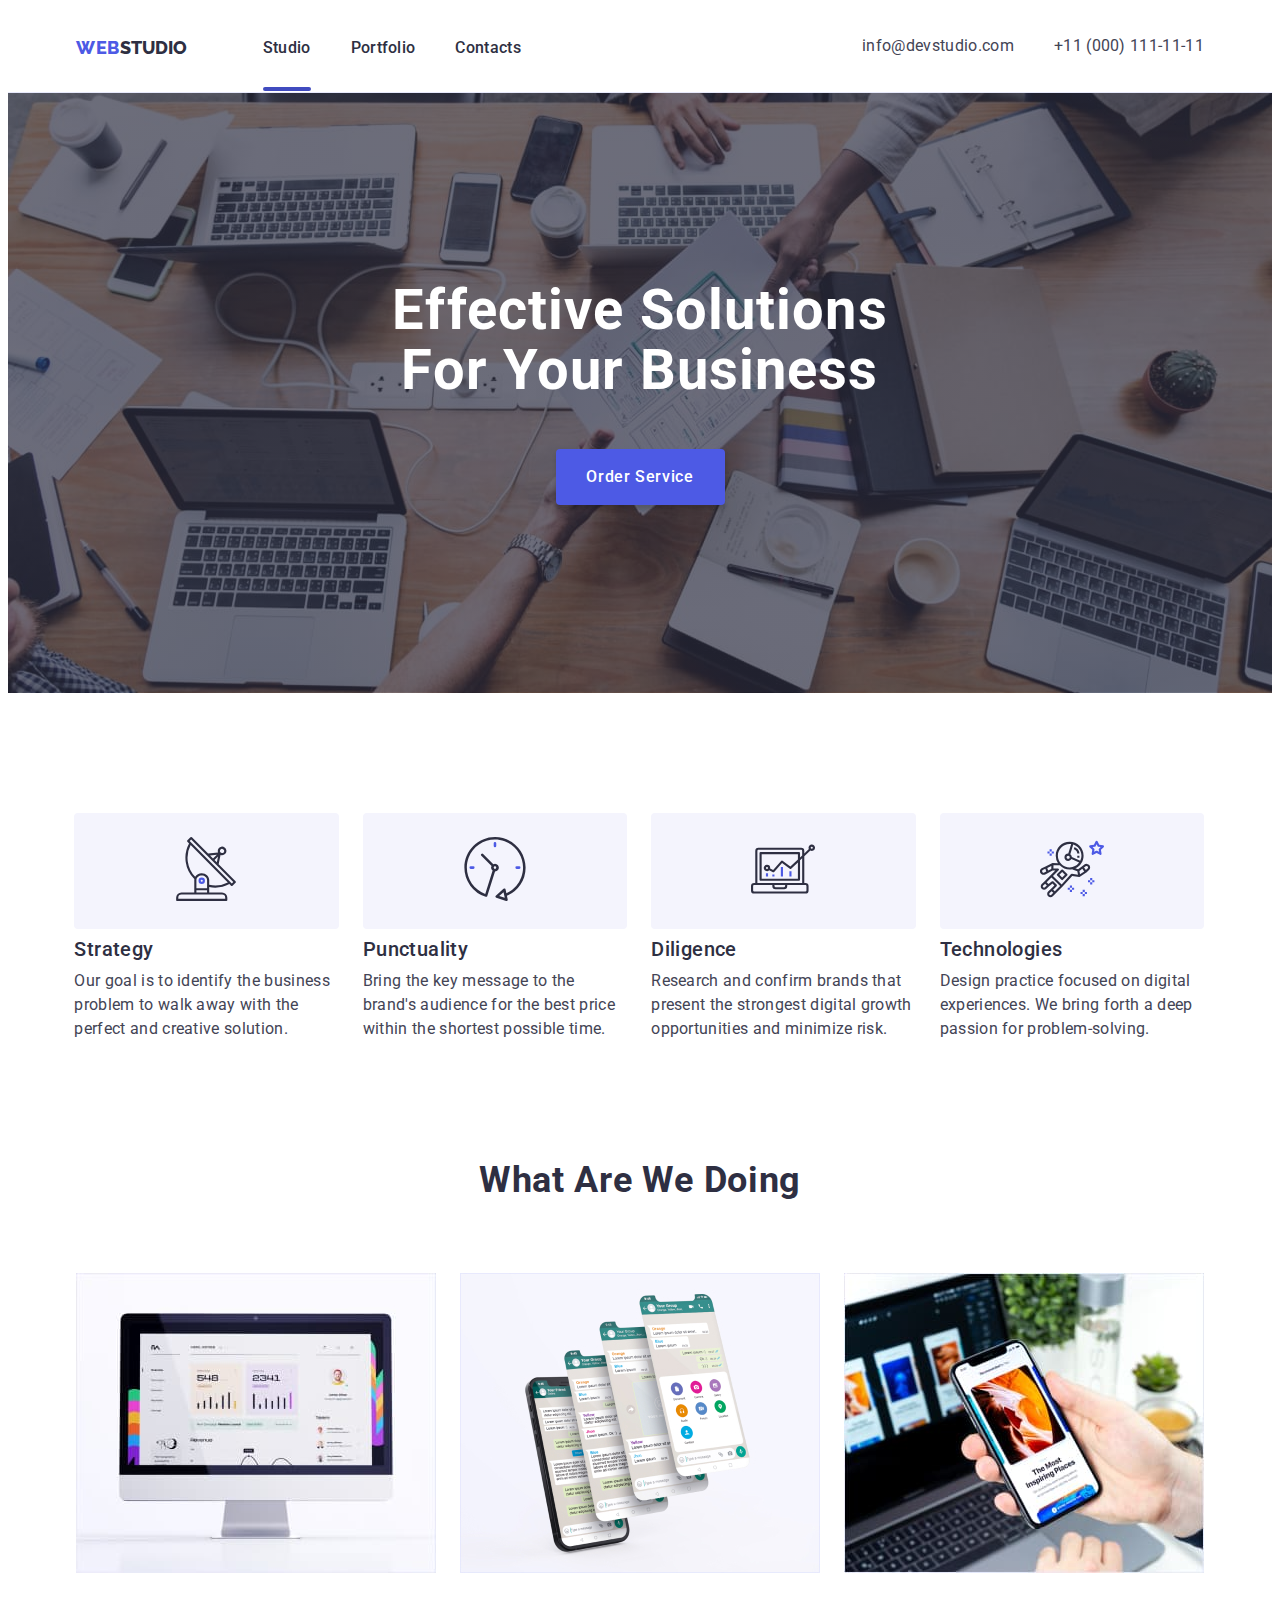
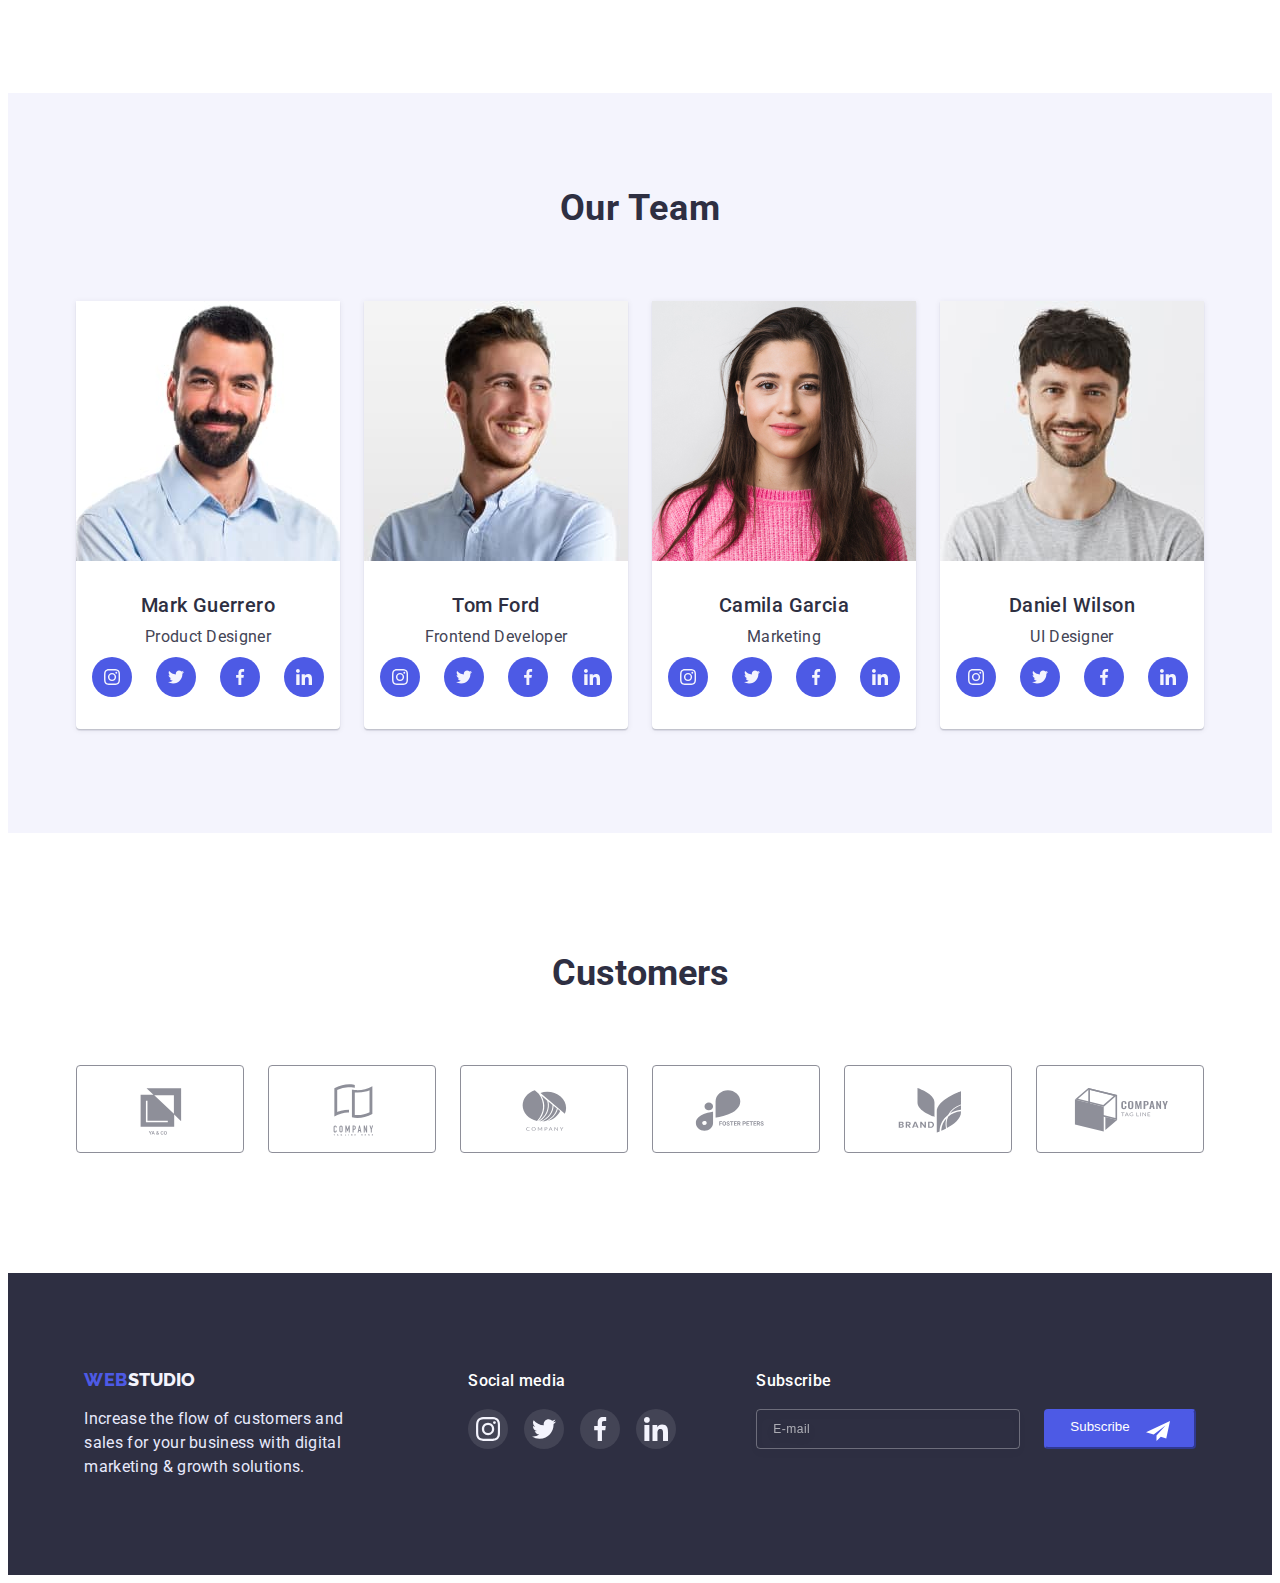
==== commit ec259b36: "modal update" ====
--- a/index.html
+++ b/index.html
@@ -631,6 +631,6 @@
 			</div>
 		</footer>
 		<script src="./js/modal.js"></script>
-		<script src="./js/mobile.js"></script>
+		<script src="./js/mobile-menu.js"></script>
 	</body>
 </html>
--- a/css/styles.css
+++ b/css/styles.css
@@ -28,12 +28,10 @@
 	display: block;
 	max-width: 100%;
 	height: auto;
-	/* width: 100%; */
 }
 
 .list {
 	list-style: none;
-	/* display: flex; */
 }
 
 .link {
@@ -56,7 +54,6 @@
 }
 
 .container {
-	/* max-width: 1158px; */
 	width: 100%;
 	margin: 0 auto;
 	padding: 0 15px;
@@ -514,16 +511,15 @@
 }
 
 .icon-container {
-    display: flex;
-    justify-content: center;
-    align-items: center;
-    fill: var(--main-light-color);
-    background-color: var(--logo-background-color);
-    border-radius: 50%;
-    height: 40px;
-    width: 40px;
-    transition: background-color var(--transition-func);
-
+	display: flex;
+	justify-content: center;
+	align-items: center;
+	fill: var(--main-light-color);
+	background-color: var(--logo-background-color);
+	border-radius: 50%;
+	height: 40px;
+	width: 40px;
+	transition: background-color var(--transition-func);
 }
 
 @media screen and (max-width: 376px) {
@@ -544,11 +540,6 @@
 	row-gap: 72px;
 }
 
-.features-item {
-	/* width: 396px; */
-	/* width: calc((100% - 72px) / 4); */
-}
-
 .features-item:last-child {
 	margin-bottom: 0;
 }
@@ -559,7 +550,6 @@
 	line-height: 1.11;
 	letter-spacing: 0.02em;
 	color: var(--sup-dark-color);
-	/* text-align: center; */
 
 	margin-bottom: 8px;
 }
@@ -568,7 +558,6 @@
 	line-height: 1.5;
 	letter-spacing: 0.02em;
 	color: var(--sub-dark-color);
-	/* white-space: normal; */
 }
 
 .features-icons {
@@ -637,22 +626,12 @@
 	box-shadow: 0px 1px 6px rgba(46, 47, 66, 0.08),
 		0px 1px 1px rgba(46, 47, 66, 0.16), 0px 2px 1px rgba(46, 47, 66, 0.08);
 	border-radius: 0px 0px 4px 4px;
-
 }
 
 .team-caption {
-	/* bottom: 0;
-	padding: 32px 16px;
-	text-align: center;
-	transition: bottom 0.5s ease;
-	align-items: center; */
 	width: 264px;
 	align-items: center;
 }
-/* 
-.team-item:last-child {
-	margin-bottom: 0;
-} */
 
 .team-suptitle {
 	font-weight: 500;
@@ -681,7 +660,6 @@
 	margin-top: 8px;
 	display: flex;
 	flex-wrap: wrap;
-	/* row-gap: 72px; */
 	justify-content: center;
 }
 
@@ -708,9 +686,6 @@
 .team-soc-link:focus,
 .team-soc-link:hover {
 	background: var(--hover-fokus-color);
-}
-
-.caption-soc-icon {
 }
 
 /* ----------------------- CUSTOMERS ------------------- */
@@ -725,7 +700,6 @@
 	line-height: calc(40 / 36);
 	text-align: center;
 	margin-bottom: 72px;
-
 }
 
 .customers-icon-list {
@@ -776,9 +750,6 @@
 	background-color: var(--sup-dark-color);
 	padding-top: 96px;
 	padding-bottom: 96px;
-	/* align-items: center; */
-	/* justify-content: center; */
-	/* text-align: center; */
 }
 
 .footer-logo {
@@ -812,14 +783,6 @@
 	margin-top: 16px;
 }
 
-.footer-container {
-	/* display: flex; */
-}
-
-.social-media {
-	/* margin-left: 120px; */
-}
-
 .social-media-header {
 	font-weight: 500;
 	font-size: 16px;
@@ -863,15 +826,8 @@
 	width: 24px;
 }
 
-.footer-subscribe {
-	/* margin-left: 80px; */
-	/* justify-content: center; */
-}
 .footer-wraper {
 	display: flex;
-	/* align-items: center;
-	flex-direction: column; */
-	/* gap: 24px; */
 }
 .user-mail-subscribe {
 	border: 1px solid rgba(255, 255, 255, 0.3);
@@ -904,7 +860,7 @@
 	display: flex;
 	flex-direction: row;
 	justify-content: center;
-	/* align-self: end; */
+
 	max-height: 40px;
 	gap: 16px;
 	padding: 8px 24px;
@@ -984,8 +940,6 @@
 .portfolio-item {
 	background-color: var(--sup-white-color);
 	box-sizing: border-box;
-	/* width: 100%; */
-	/* width: calc((100% - 48px) / 3); */
 	transition: box-shadow var(--transition-func);
 }
 
--- a/css/mobile.css
+++ b/css/mobile.css
@@ -2,7 +2,6 @@
 	.container {
 		max-width: 428px;
 	}
-
 
 	.features-list {
 	}
@@ -16,12 +15,9 @@
 	}
 
 	.customers-icon-item {
-
 		column-gap: 16px;
 	}
-
 }
-
 
 @media screen and (min-width: 320px) {
 	.features-suptitle {
@@ -34,7 +30,6 @@
 				rgba(46, 47, 66, 0.7)
 			),
 			url(../images/herobackground-mob.jpg);
-	
 	}
 
 	.hero-title {
@@ -53,8 +48,7 @@
 		display: flex;
 		flex-wrap: wrap;
 		justify-content: center;
-			row-gap: 72px;
-
+		row-gap: 72px;
 	}
 }
 
@@ -92,7 +86,6 @@
 			url(../images/herobackground-tab@2x.jpg);
 	}
 }
-
 
 @media screen and (max-width: 767px) {
 	.header-list {
--- a/css/tablet.css
+++ b/css/tablet.css
@@ -86,10 +86,9 @@
 	.customers-icon-link {
 		width: 168px;
 		height: 100%;
-	} 
+	}
 	.customers-icon-item {
 		height: 88px;
-
 	}
 
 	.footer-container {
@@ -122,7 +121,7 @@
 	.portfolio-item {
 		width: calc((100% - 24px) / 2);
 	}
-	
+
 	.filter {
 		padding-top: 64px;
 		padding-bottom: 96px;
--- a/css/desktop.css
+++ b/css/desktop.css
@@ -106,7 +106,7 @@
 	}
 
 	.customers {
-		padding: 130px 0 120px 0;
+		padding: 120px 0 120px 0;
 	}
 
 	.customers-icon-item {
@@ -118,10 +118,8 @@
 	}
 
 	.footer {
-
 		align-items: center;
 		text-align: start;
-		
 	}
 
 	.footer-container {
@@ -129,7 +127,7 @@
 		flex-wrap: nowrap;
 		width: 100%;
 	}
-	
+
 	.social-media {
 		margin-left: 120px;
 	}
@@ -140,7 +138,6 @@
 	}
 
 	.footer-wraper {
-	
 		flex-wrap: nowrap;
 
 		align-items: center;
@@ -149,43 +146,42 @@
 	}
 
 	.user-mail-subscribe {
-		margin-bottom: 0; 
+		margin-bottom: 0;
+	}
+
+	.footer {
+		align-items: center;
+		text-align: start;
+	}
+
+	.footer-container {
+		display: flex;
+		flex-wrap: nowrap;
+		width: auto;
+		column-gap: 0;
+	}
+
+	.social-media {
+		margin-left: 120px;
+	}
+
+	.footer-subscribe {
+		margin-left: 80px;
+		justify-content: center;
+	}
+
+	.footer-wraper {
+		flex-wrap: nowrap;
+
+		align-items: center;
+		flex-direction: row;
+	}
+
+	.user-mail-subscribe {
+		margin-bottom: 0;
+	}
+
+	.portfolio-item {
+		width: calc((100% - 48px) / 3);
+	}
 }
-
-.footer {
-
-	align-items: center;
-	text-align: start;
-	
-}
-
-.footer-container {
-	display: flex;
-	flex-wrap: nowrap;
-	width: auto;
-	column-gap: 0;
-}
-
-.social-media {
-	margin-left: 120px;
-}
-
-.footer-subscribe {
-	margin-left: 80px;
-	justify-content: center;
-}
-
-.footer-wraper {
-
-	flex-wrap: nowrap;
-
-	align-items: center;
-	flex-direction: row;
-	/* gap: 24px; */
-}
-
-.user-mail-subscribe {
-	margin-bottom: 0; 
-}
-}
-
